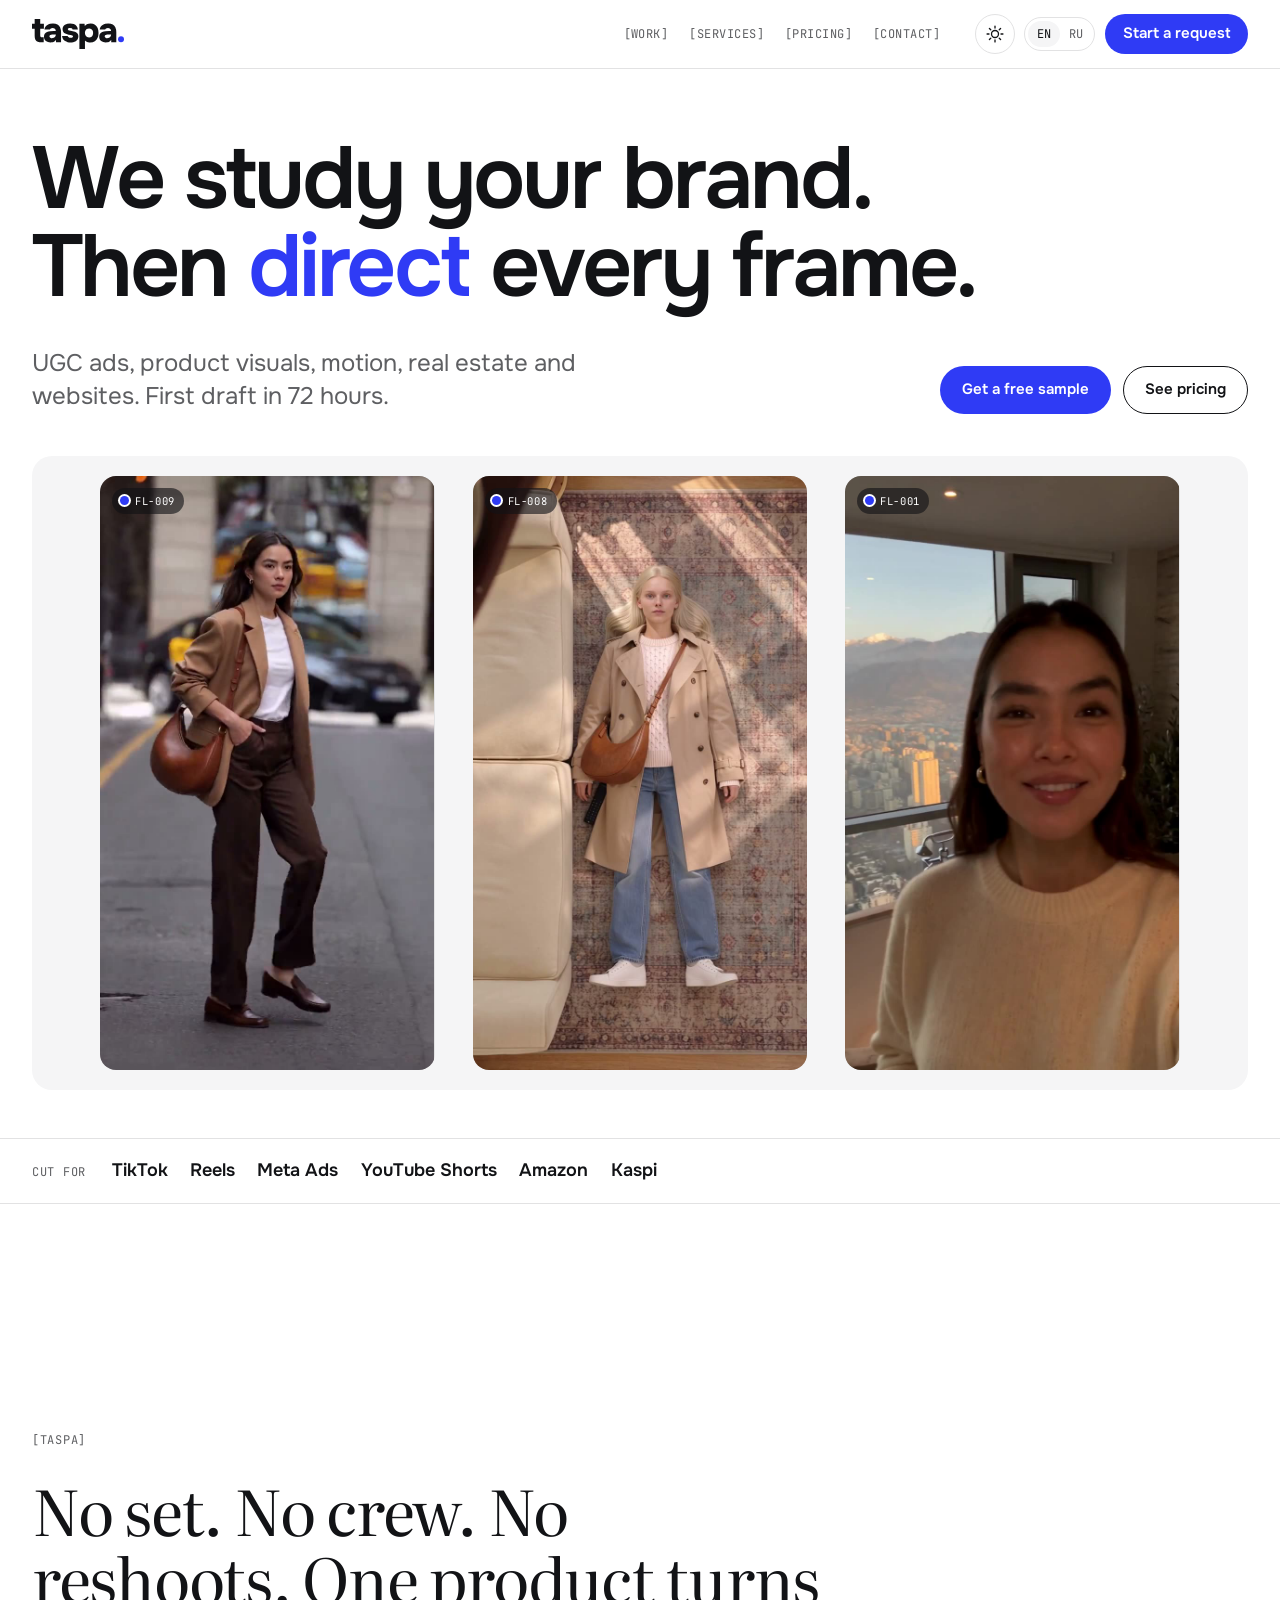
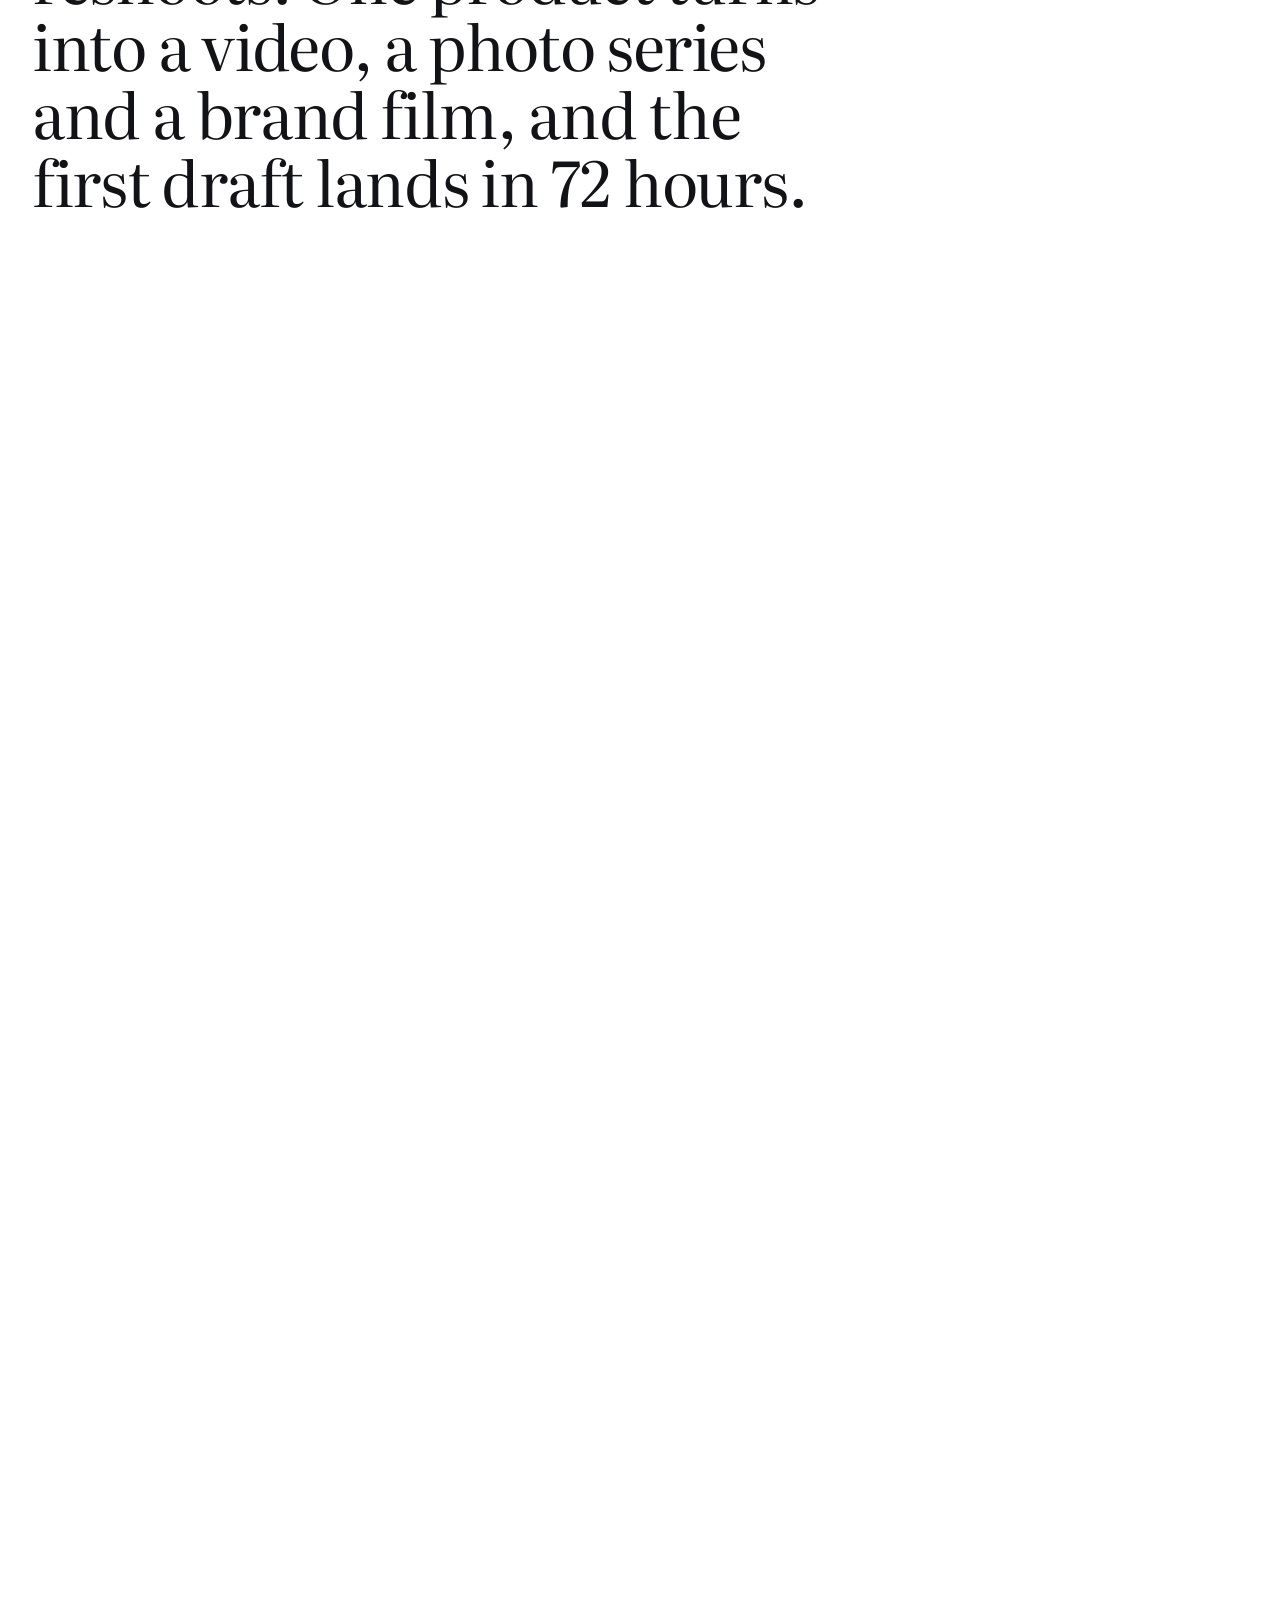
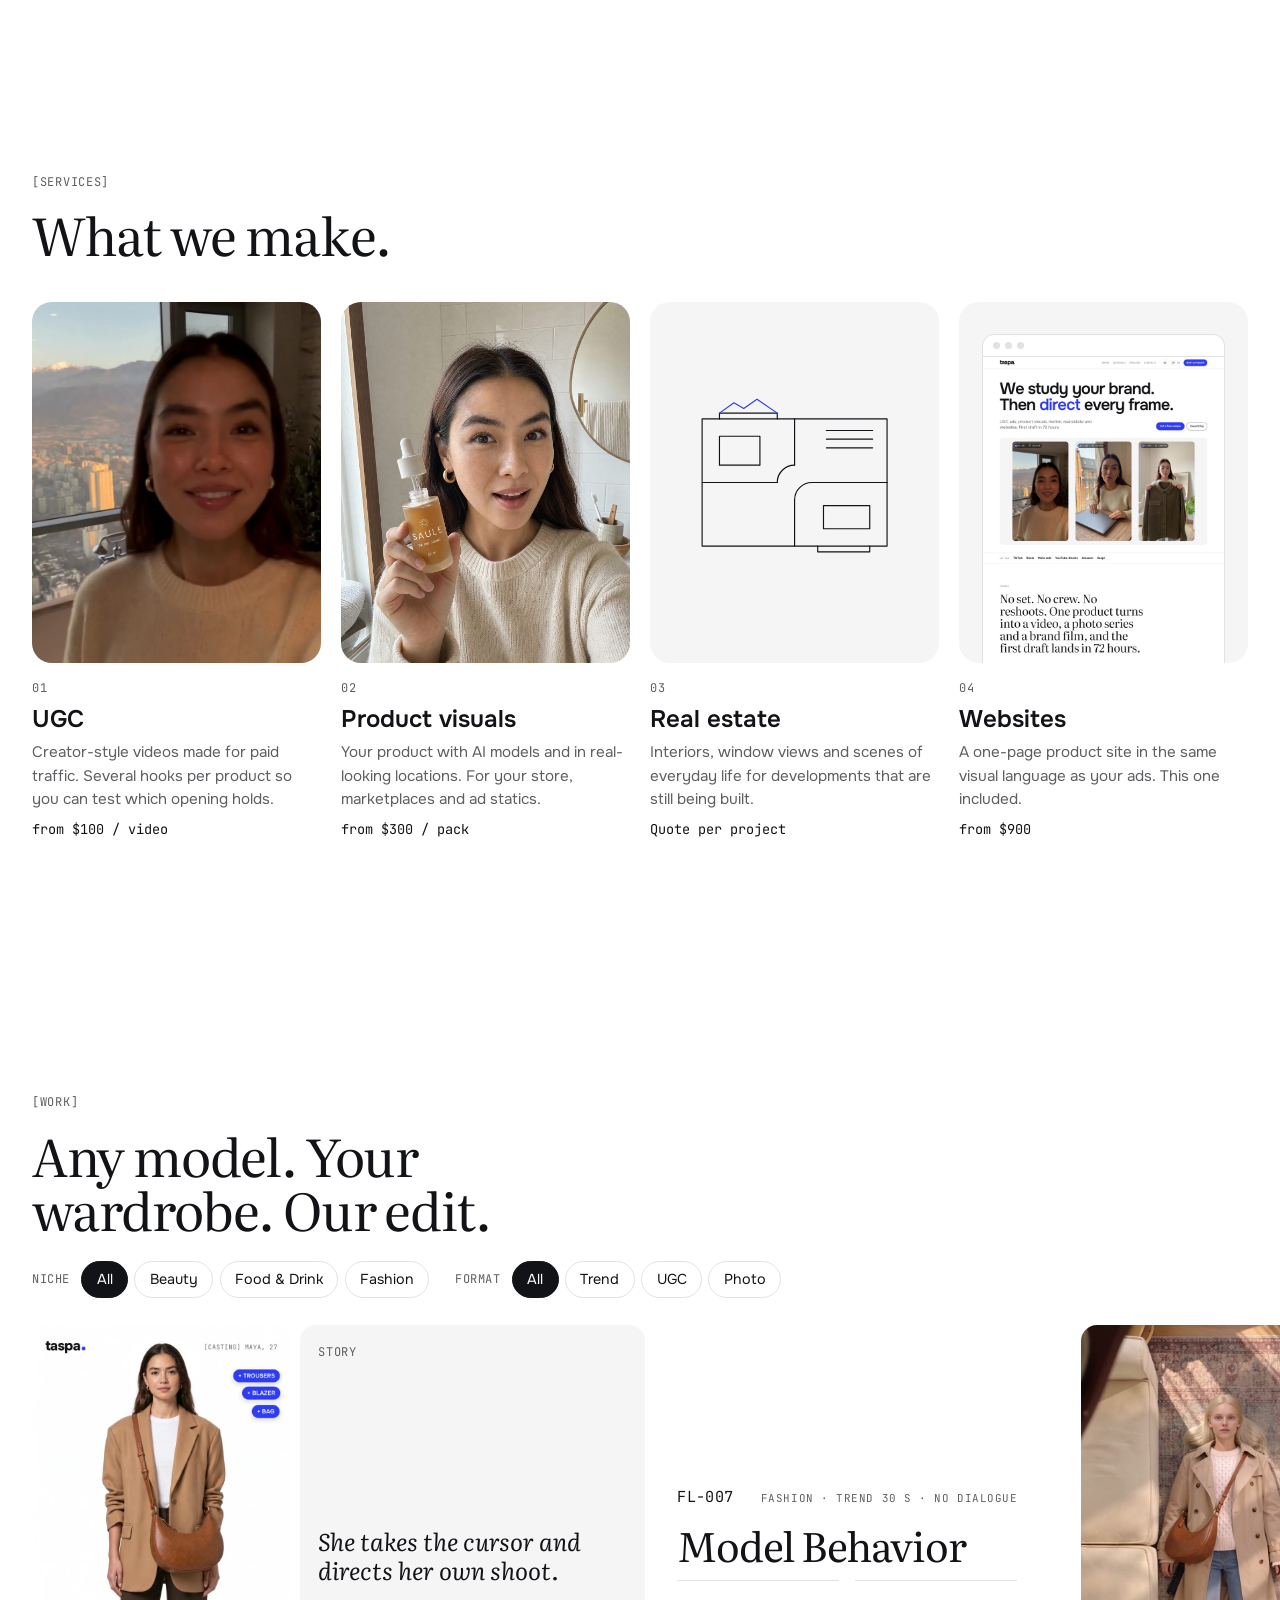
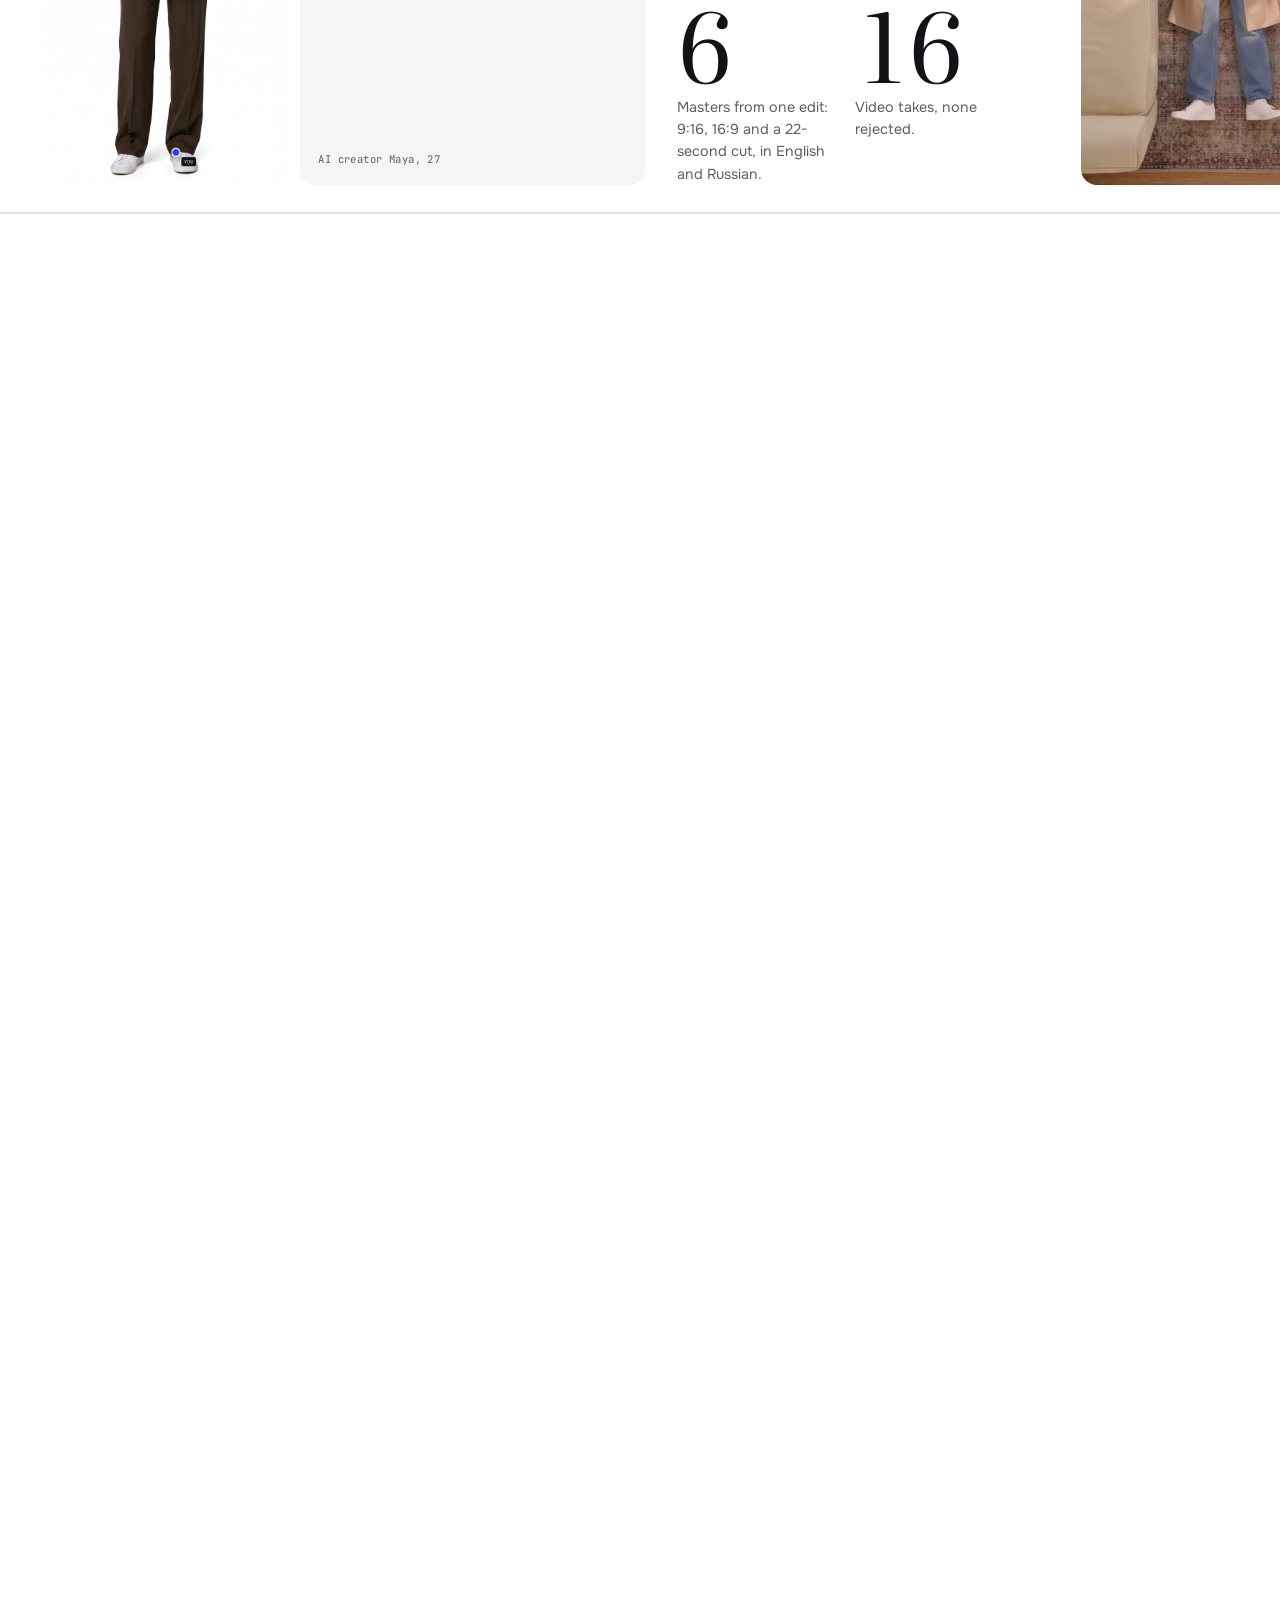
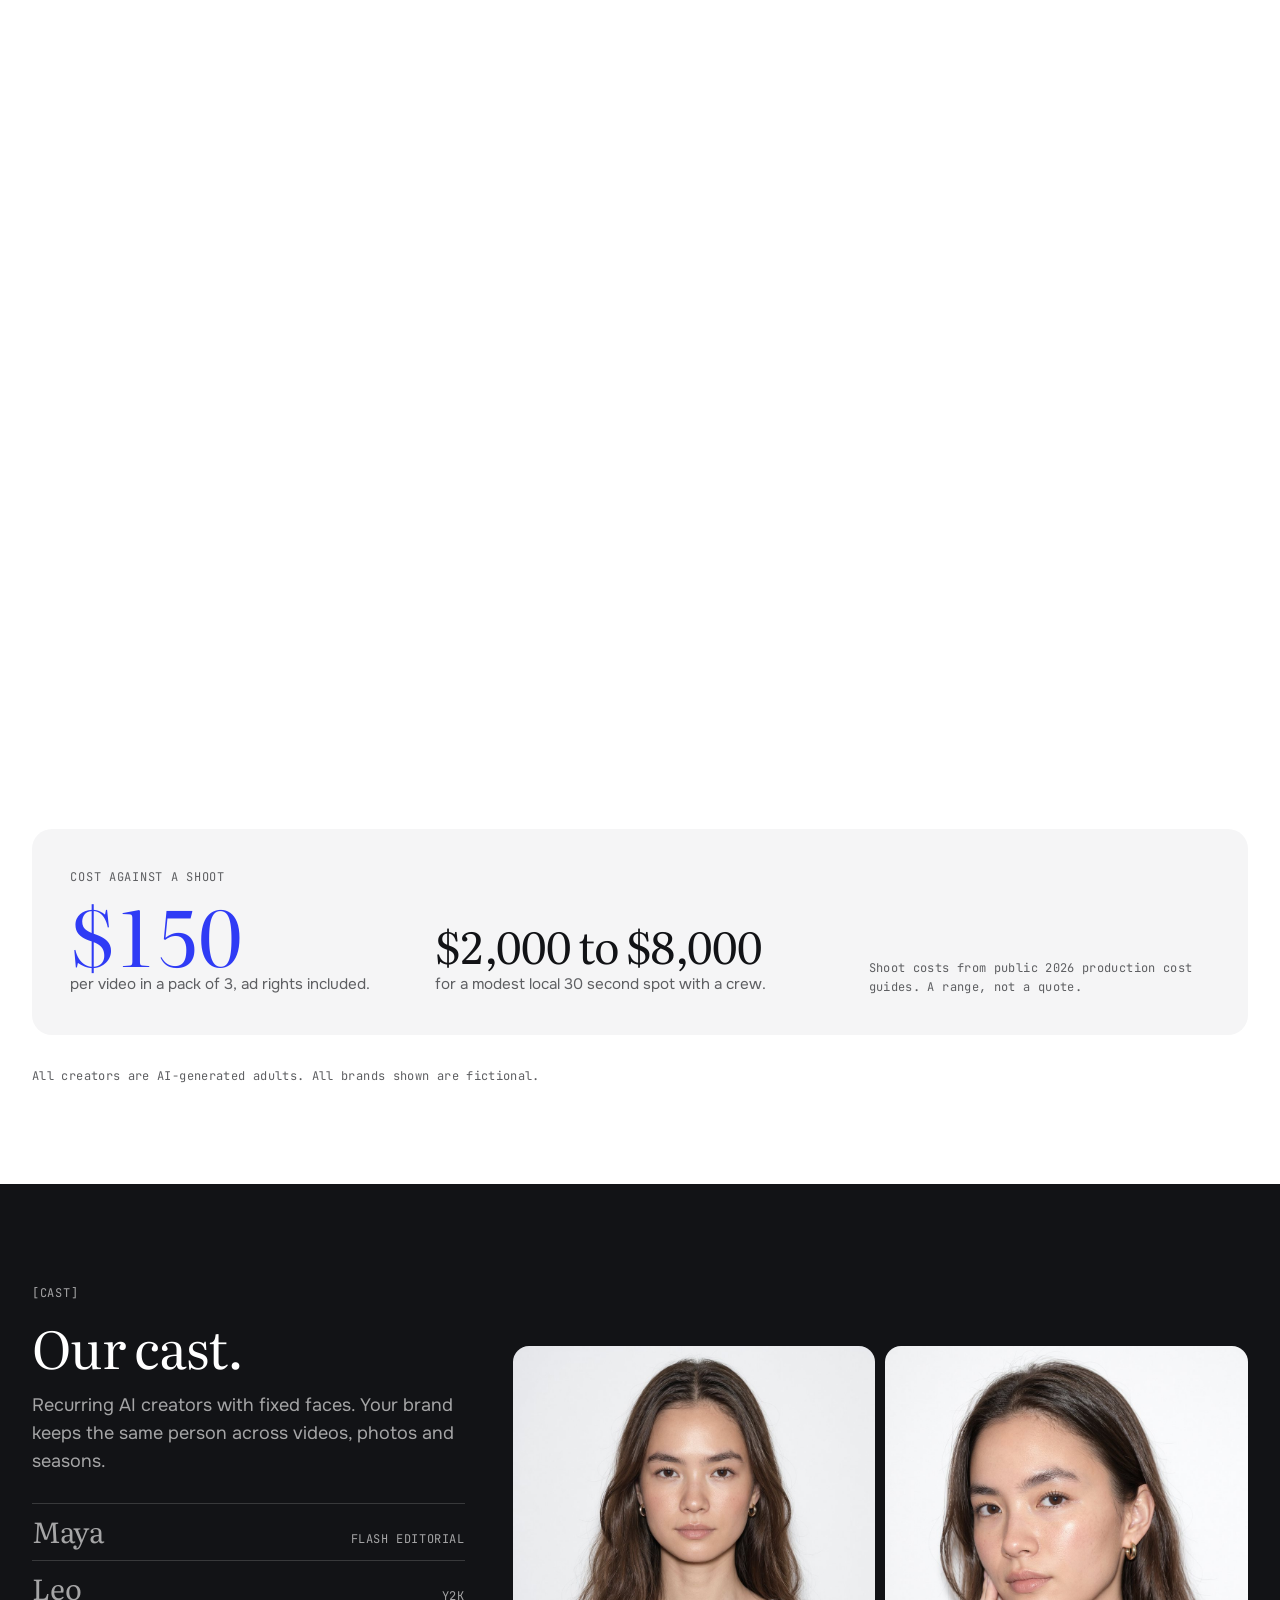
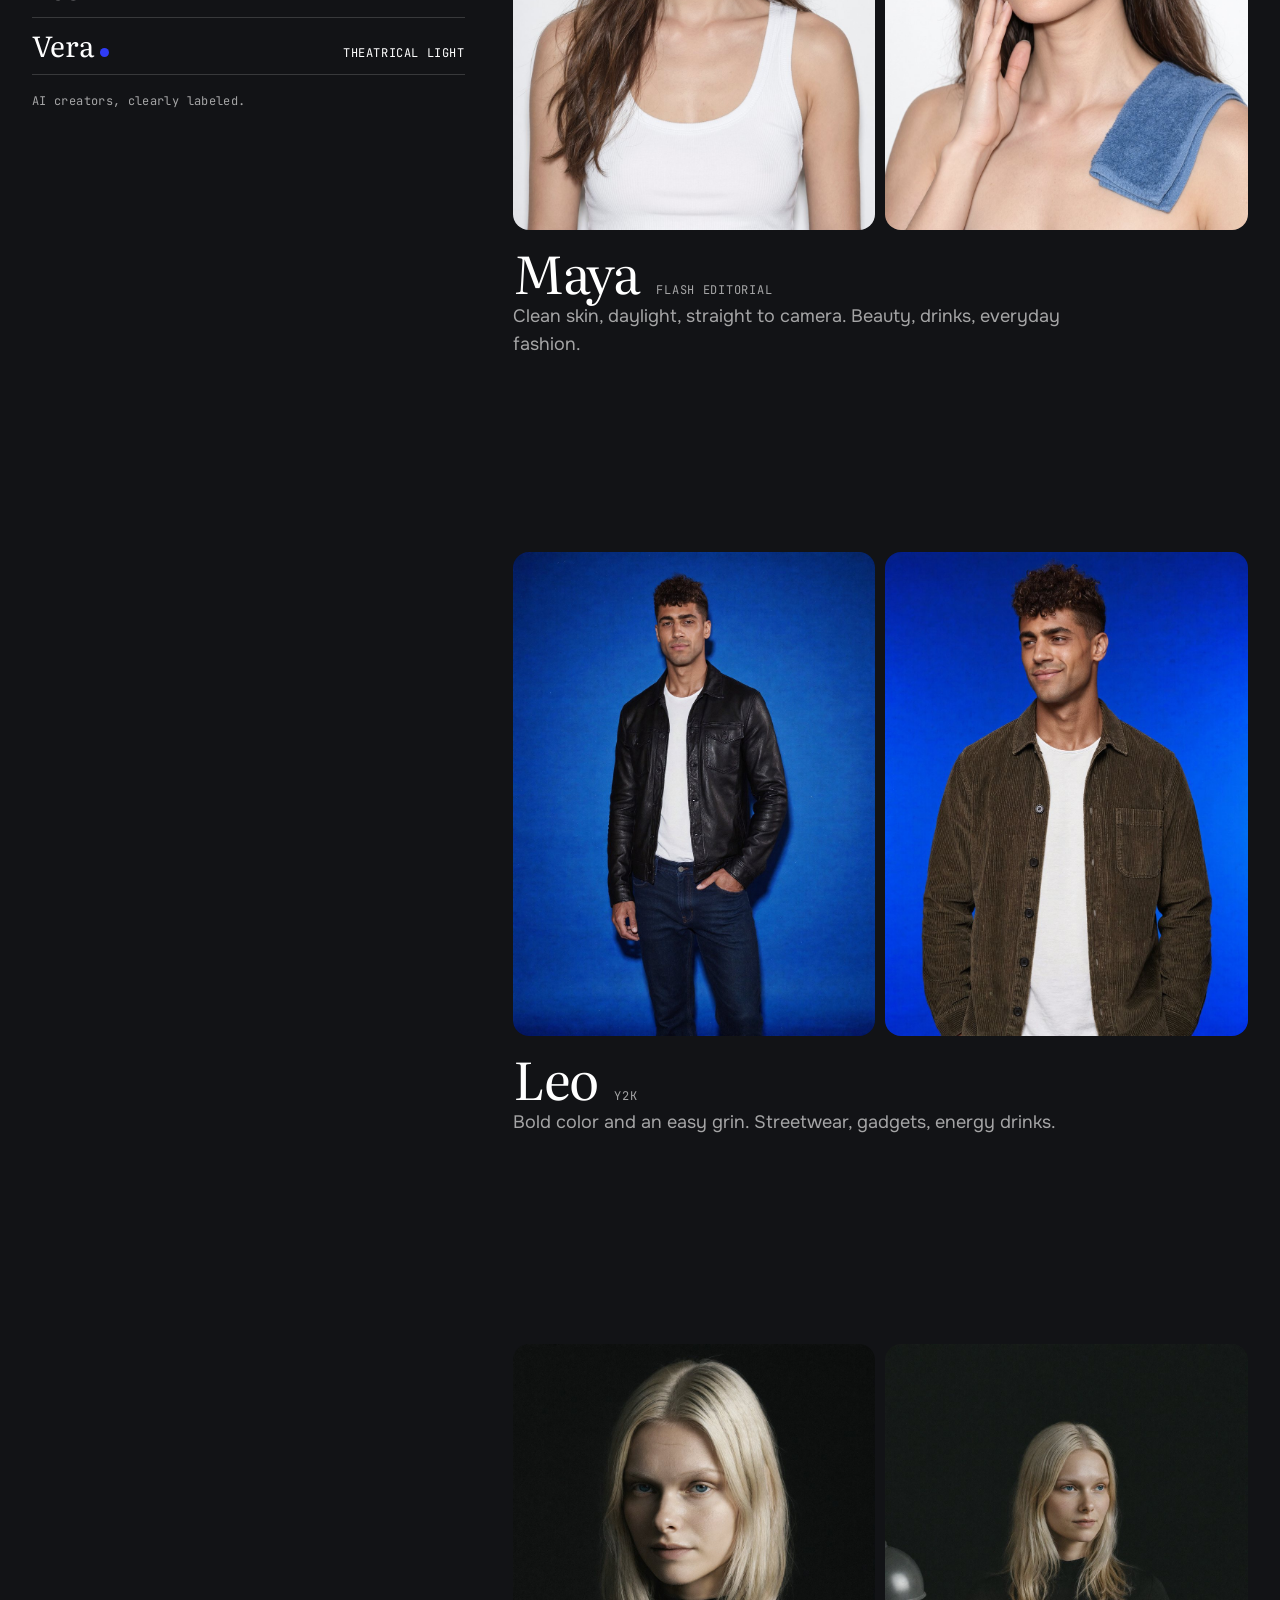
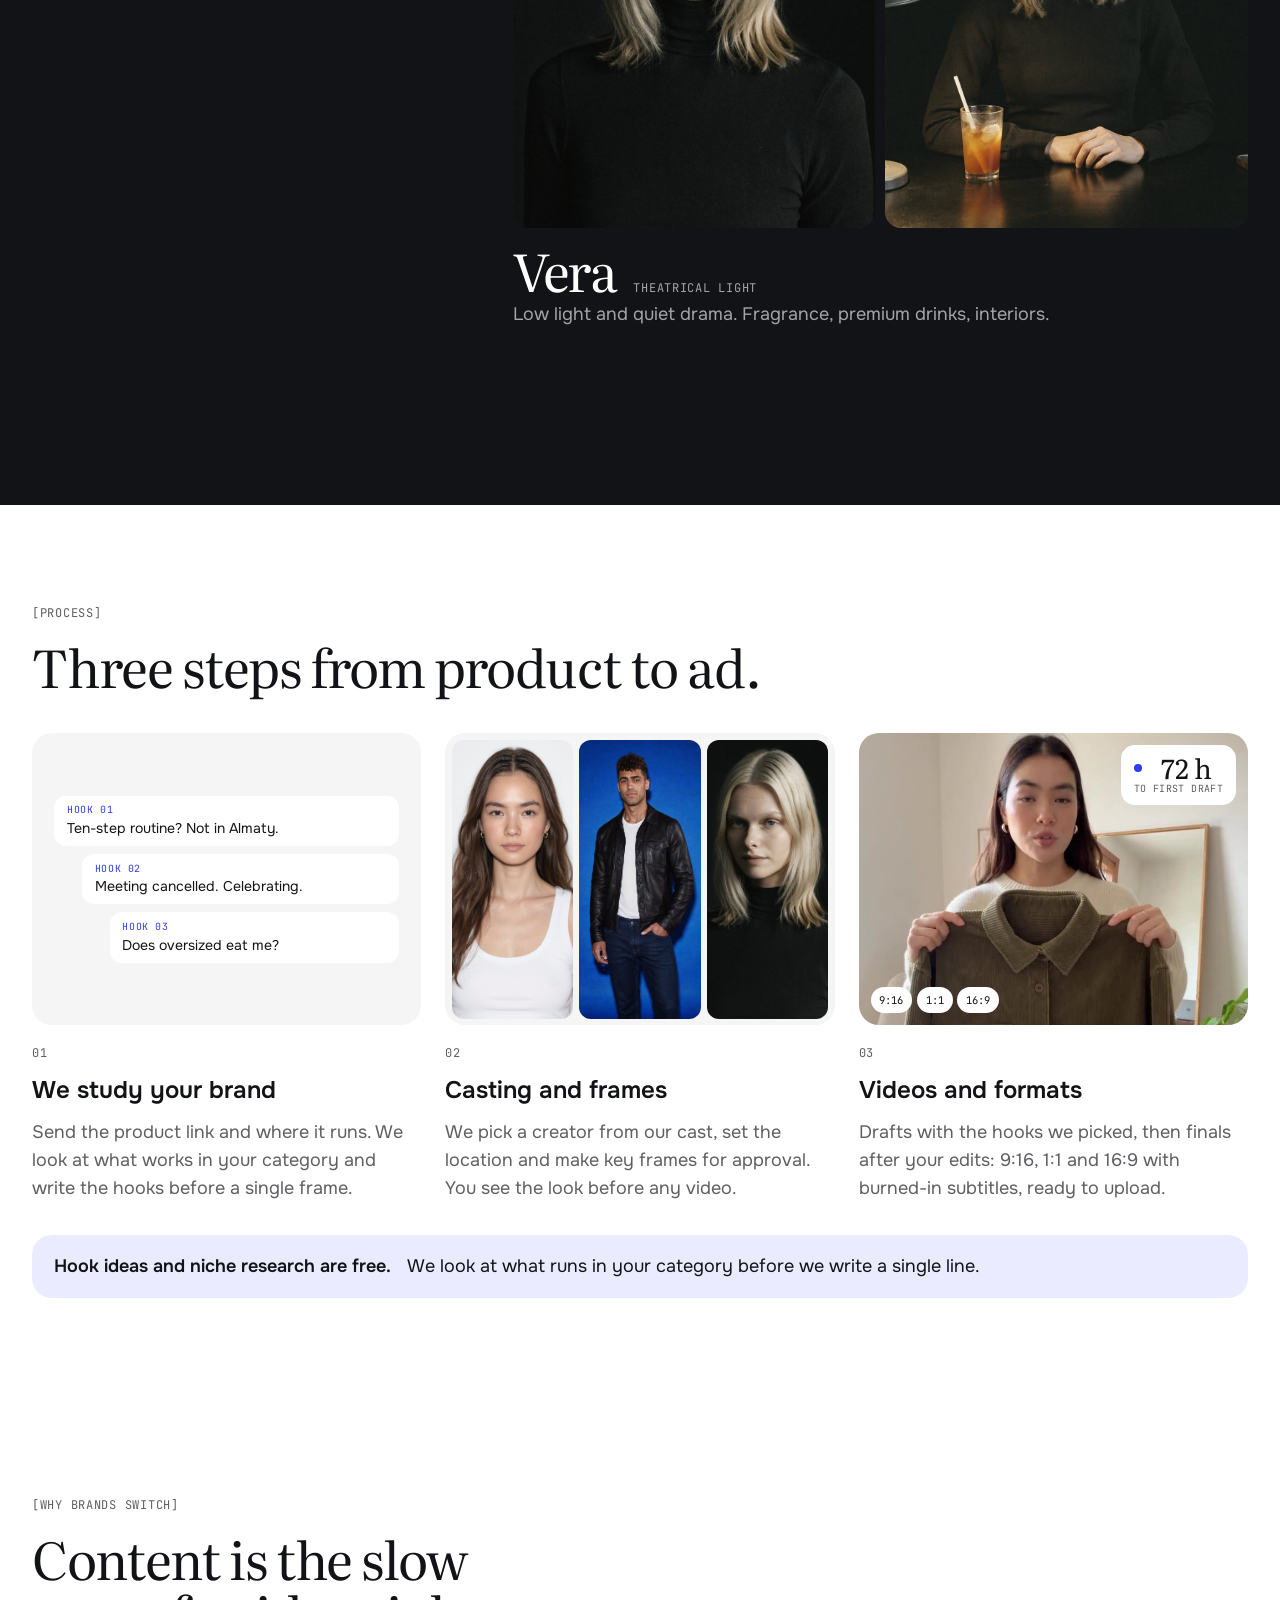
==== index.html @ e0a2d1f4 "Taspa site v4 EN: Cannonball case, live contacts, forms via email and Telegram Co-Authored-By: Claud" ====
<!doctype html>
<html lang="en">
<head>
<meta charset="utf-8">
<meta name="viewport" content="width=device-width, initial-scale=1, viewport-fit=cover">
<title>Taspa Studio</title>
<meta name="claude:viewport-fit-sides" content="cover">
<meta name="description" content="We study your brand, then direct every frame. UGC ads, product visuals, motion, real estate and websites. First draft in 72 hours.">
<meta property="og:title" content="Taspa Studio">
<meta property="og:description" content="We study your brand, then direct every frame. UGC ads, product visuals and motion. First draft in 72 hours.">
<meta property="og:image" content="https://softorture.github.io/taspa-site/assets/video/FL_MB_maya_modelbehavior.jpg">
<meta property="og:type" content="website">
<meta name="twitter:card" content="summary_large_image">
<link rel="preconnect" href="https://fonts.googleapis.com">
<link rel="preconnect" href="https://fonts.gstatic.com" crossorigin>
<link rel="preload" as="style" href="https://fonts.googleapis.com/css2?family=Onest:wght@400;600;800&family=Literata:ital,opsz,wght@0,7..72,400;1,7..72,400&family=JetBrains+Mono&display=swap" onload="this.onload=null;this.rel='stylesheet'">
<noscript><link rel="stylesheet" href="https://fonts.googleapis.com/css2?family=Onest:wght@400;600;800&family=Literata:ital,opsz,wght@0,7..72,400;1,7..72,400&family=JetBrains+Mono&display=swap"></noscript>
<link rel="icon" href="data:image/svg+xml,%3Csvg xmlns=%27http://www.w3.org/2000/svg%27 viewBox=%270 0 32 32%27%3E%3Ccircle cx=%2716%27 cy=%2716%27 r=%2712%27 fill=%27%232f3bf5%27/%3E%3C/svg%3E">
<link rel="preload" as="image" href="assets/video/hero_loop_v02.jpg" media="(max-width: 719px)">
<link rel="stylesheet" href="css/tokens.css">
<link rel="stylesheet" href="css/style.css">
<script>(function(){var r=document.documentElement,m=null,s=null;try{m=localStorage.getItem("taspa-mode")}catch(e){}if(m==="black"||m==="blue")r.setAttribute("data-mode",m);try{s=sessionStorage.getItem("taspa-seen")}catch(e){}if(!s&&!(window.matchMedia&&matchMedia("(prefers-reduced-motion: reduce)").matches))r.classList.add("is-loading")})();</script>
<link rel="alternate" hreflang="ru" href="ru/index.html">
</head>
<body>
<svg class="defs" aria-hidden="true" focusable="false"><defs><path id="mark-letters" transform="translate(-2.2,132.6)" d="M57.4 0Q43.8 0 34.9 -3.1Q26 -6.2 21.7 -13.9Q17.4 -21.6 17.4 -35.6V-77.2H2.2V-105.4H17.4V-132.6H49.2V-105.4H70.2V-77.2H49.2V-40.2Q49.2 -35 51 -31.7Q52.8 -28.4 60.2 -28.4H69.2V0ZM107.6 1.6Q100.2 1.6 93.6 -0.4Q87 -2.4 81.8 -6.4Q76.6 -10.4 73.6 -16.4Q70.6 -22.4 70.6 -30.4Q70.6 -41.8 75.3 -48.5Q80 -55.2 88.1 -58.5Q96.2 -61.8 106.6 -62.8Q117 -63.8 128.2 -63.8H138.2Q138.2 -68.8 136.3 -72.5Q134.4 -76.2 130.6 -78.4Q126.8 -80.6 121.2 -80.6Q117.2 -80.6 113.8 -79.5Q110.4 -78.4 108.1 -76.5Q105.8 -74.6 105.2 -71.8H73.4Q74.6 -81.2 79 -87.9Q83.4 -94.6 90.2 -98.8Q97 -103 105.3 -105.1Q113.6 -107.2 122.4 -107.2Q138 -107.2 148.1 -101.4Q158.2 -95.6 163.3 -84.4Q168.4 -73.2 168.4 -56.6V0H139.4L139.2 -13.8Q134.2 -6.2 127.8 -3Q121.4 0.2 115.8 0.9Q110.2 1.6 107.6 1.6ZM115.6 -23Q121.6 -23 126.8 -25.7Q132 -28.4 135.3 -32.7Q138.6 -37 138.6 -42V-43.6H117Q114.4 -43.6 111.6 -43.1Q108.8 -42.6 106.7 -41.5Q104.6 -40.4 103.3 -38.5Q102 -36.6 102 -33.4Q102 -30 103.8 -27.7Q105.6 -25.4 108.7 -24.2Q111.8 -23 115.6 -23ZM221.8 1.6Q214.2 1.6 206.3 -0.2Q198.4 -2 191.6 -6Q184.8 -10 180.2 -17Q175.6 -24 174 -34.6H206Q207.2 -31.4 209.7 -29.1Q212.2 -26.8 215.9 -25.7Q219.6 -24.6 223.4 -24.6Q226 -24.6 228.4 -25Q230.8 -25.4 232.7 -26.4Q234.6 -27.4 235.6 -28.9Q236.6 -30.4 236.6 -32.6Q236.6 -35.4 234.9 -36.9Q233.2 -38.4 230.2 -39.3Q227.2 -40.2 223.4 -41Q219.6 -42 215.5 -42.7Q211.4 -43.4 207.6 -44.4Q199.8 -46.2 192.8 -49.5Q185.8 -52.8 181.4 -58.9Q177 -65 177 -75.2Q177 -84 180.8 -90.2Q184.6 -96.4 191 -100.2Q197.4 -104 205.2 -105.7Q213 -107.4 220.8 -107.4Q231.8 -107.4 241.2 -103.9Q250.6 -100.4 256.9 -92.7Q263.2 -85 264.8 -72.6H234.2Q233.6 -76.6 229.6 -79Q225.6 -81.4 219.6 -81.4Q217.4 -81.4 215.2 -81Q213 -80.6 211.3 -79.8Q209.6 -79 208.5 -77.6Q207.4 -76.2 207.4 -74.2Q207.4 -72.8 208.4 -71.3Q209.4 -69.8 211.4 -68.7Q213.4 -67.6 216.4 -66.8Q222.6 -65.4 229.1 -64.2Q235.6 -63 241.4 -61.6Q247.8 -60 253.8 -57Q259.8 -54 263.7 -48.4Q267.6 -42.8 267.6 -33.2Q267.6 -23.2 263.5 -16.4Q259.4 -9.6 252.6 -5.8Q245.8 -2 237.8 -0.2Q229.8 1.6 221.8 1.6ZM273.4 39.8V-105.4H302.8L304.4 -93Q311.4 -100.8 319.3 -104.1Q327.2 -107.4 337 -107.4Q352.4 -107.4 362.6 -100.1Q372.8 -92.8 377.9 -80.6Q383 -68.4 383 -53Q383 -37.6 377.6 -25.2Q372.2 -12.8 361.6 -5.6Q351 1.6 335.4 1.6Q328.8 1.6 323 0Q317.2 -1.6 312.6 -4.2Q308 -6.8 305.2 -9.8V39.8ZM329.4 -27.2Q338.2 -27.2 343 -31Q347.8 -34.8 349.8 -40.6Q351.8 -46.4 351.8 -52.2Q351.8 -58.6 349.6 -64.7Q347.4 -70.8 342.4 -74.6Q337.4 -78.4 328.8 -78.4Q321 -78.4 315.7 -74.7Q310.4 -71 307.7 -65.2Q305 -59.4 305 -52.8Q305 -46.2 307.6 -40.4Q310.2 -34.6 315.6 -30.9Q321 -27.2 329.4 -27.2ZM423.8 1.6Q416.4 1.6 409.8 -0.4Q403.2 -2.4 398 -6.4Q392.8 -10.4 389.8 -16.4Q386.8 -22.4 386.8 -30.4Q386.8 -41.8 391.5 -48.5Q396.2 -55.2 404.3 -58.5Q412.4 -61.8 422.8 -62.8Q433.2 -63.8 444.4 -63.8H454.4Q454.4 -68.8 452.5 -72.5Q450.6 -76.2 446.8 -78.4Q443 -80.6 437.4 -80.6Q433.4 -80.6 430 -79.5Q426.6 -78.4 424.3 -76.5Q422 -74.6 421.4 -71.8H389.6Q390.8 -81.2 395.2 -87.9Q399.6 -94.6 406.4 -98.8Q413.2 -103 421.5 -105.1Q429.8 -107.2 438.6 -107.2Q454.2 -107.2 464.3 -101.4Q474.4 -95.6 479.5 -84.4Q484.6 -73.2 484.6 -56.6V0H455.6L455.4 -13.8Q450.4 -6.2 444 -3Q437.6 0.2 432 0.9Q426.4 1.6 423.8 1.6ZM431.8 -23Q437.8 -23 443 -25.7Q448.2 -28.4 451.5 -32.7Q454.8 -37 454.8 -42V-43.6H433.2Q430.6 -43.6 427.8 -43.1Q425 -42.6 422.9 -41.5Q420.8 -40.4 419.5 -38.5Q418.2 -36.6 418.2 -33.4Q418.2 -30 420 -27.7Q421.8 -25.4 424.9 -24.2Q428 -23 431.8 -23Z"/></defs></svg>

<div class="loader" aria-hidden="true"><svg class="mark" viewBox="0 0 526.4 172.4"><use class="mark-fg" href="#mark-letters"/><circle class="mark-dot rec-live" cx="509.4" cy="115.6" r="17"/></svg></div>

<a class="skip" href="#main">Skip to content</a>

<header class="site-header">
  <div class="wrap bar">
    <a class="logo" href="#top" aria-label="Taspa, back to top"><svg class="mark" viewBox="0 0 526.4 172.4" aria-hidden="true"><use class="mark-fg" href="#mark-letters"/><circle class="mark-dot" cx="509.4" cy="115.6" r="17"/></svg></a>
    <nav class="nav" aria-label="Sections">
      <ul class="nav-list">
        <li class="nav-item">
          <a class="nav-link" href="#work">[WORK]</a>
          <div class="mega">
            <div class="wrap mega-in">
              <ul class="mega-links">
                <li><a href="#work">Cases</a></li>
                <li><a href="#cast">Our cast</a></li>
                <li><a href="#process">How we work</a></li>
              </ul>
              <p class="mega-note">Fictional brands, three AI creators, trend formats and UGC.</p>
              <img class="mega-thumb" src="assets/video/FL_MB_maya_modelbehavior.jpg" alt="" loading="lazy" width="720" height="1280">
            </div>
          </div>
        </li>
        <li class="nav-item">
          <a class="nav-link" href="#services">[SERVICES]</a>
          <div class="mega">
            <div class="wrap mega-in">
              <ul class="mega-links">
                <li><a href="#dir-ugc">UGC</a></li>
                <li><a href="#dir-product">Product visuals</a></li>
                <li><a href="#dir-estate">Real estate</a></li>
                <li><a href="#dir-web">Websites</a></li>
              </ul>
              <p class="mega-note">Four directions, one way of working: research first, then frames.</p>
              <img class="mega-thumb" src="assets/photo/FL_32_maya_tamshy.jpg" alt="" loading="lazy" width="1075" height="1440">
            </div>
          </div>
        </li>
        <li class="nav-item">
          <a class="nav-link" href="#pricing">[PRICING]</a>
          <div class="mega">
            <div class="wrap mega-in">
              <ul class="mega-links">
                <li><a href="#pricing">Price calculator</a></li>
                <li><a href="#packs">Packs</a></li>
                <li><a href="#compare">Compare</a></li>
              </ul>
              <p class="mega-note">Prices on the page. The more videos, the less each costs.</p>
              <span class="mega-num" aria-hidden="true">$150</span>
            </div>
          </div>
        </li>
        <li class="nav-item">
          <a class="nav-link" href="#contact">[CONTACT]</a>
          <div class="mega">
            <div class="wrap mega-in">
              <ul class="mega-links">
                <li><a href="#contact">Start a request</a></li>
                <li><a href="#sample">Free sample</a></li>
                <li><a href="#faq">FAQ</a></li>
              </ul>
              <p class="mega-note">Taspa studio, Almaty. Four short questions and we take it from there.</p>
              <span class="mega-num" aria-hidden="true">GMT+5</span>
            </div>
          </div>
        </li>
      </ul>
    </nav>
    <div class="header-tools">
      <button class="theme-btn" type="button" data-theme-cycle aria-label="Theme: Light. Switch to Dark" title="Theme: Light">
        <svg class="ic ic-sun" viewBox="0 0 24 24" aria-hidden="true"><circle cx="12" cy="12" r="4.2"/><path d="M12 2.5v2.3M12 19.2v2.3M2.5 12h2.3M19.2 12h2.3M5.3 5.3l1.6 1.6M17.1 17.1l1.6 1.6M5.3 18.7l1.6-1.6M17.1 6.9l1.6-1.6"/></svg>
        <svg class="ic ic-moon" viewBox="0 0 24 24" aria-hidden="true"><path d="M19.5 14.6A7.8 7.8 0 1 1 9.4 4.5a6.2 6.2 0 0 0 10.1 10.1z"/><path class="star" d="M17.2 3.2l.6 1.5 1.5.6-1.5.6-.6 1.5-.6-1.5-1.5-.6 1.5-.6z"/></svg>
        <svg class="ic ic-rec" viewBox="0 0 24 24" aria-hidden="true"><circle class="ring" cx="12" cy="12" r="8.6"/><circle class="core" cx="12" cy="12" r="4.4"/></svg>
      </button>
      <div class="lang" aria-label="Language"><span aria-current="true">EN</span><a href="ru/index.html" hreflang="ru" lang="ru">RU</a></div>
      <button class="btn btn-primary btn-sm" type="button" data-open-wizard>Start a request</button>
      <button class="menu-btn" type="button" aria-expanded="false" aria-controls="menu" aria-label="Open menu"><i></i><i></i></button>
    </div>
  </div>
</header>

<div class="menu" id="menu" hidden>
  <nav class="wrap menu-in" aria-label="Menu">
    <ul class="menu-main">
      <li><a href="#work">Work</a><span><a href="#cast">Our cast</a><a href="#process">How we work</a></span></li>
      <li><a href="#services">Services</a><span><a href="#dir-ugc">UGC</a><a href="#dir-product">Product visuals</a><a href="#dir-estate">Real estate</a><a href="#dir-web">Websites</a></span></li>
      <li><a href="#pricing">Pricing</a><span><a href="#packs">Packs</a><a href="#compare">Compare</a></span></li>
      <li><a href="#contact">Contact</a><span><a href="#sample">Free sample</a><a href="#faq">FAQ</a></span></li>
    </ul>
    <div class="menu-tools">
      <button class="btn btn-primary" type="button" data-open-wizard>Start a request</button>
      <a class="btn btn-ghost" href="ru/index.html" hreflang="ru" lang="ru">Русская версия</a>
    </div>
  </nav>
</div>

<main id="main">

  <section class="hero" id="top" aria-labelledby="hero-title">
    <div class="wrap">
      <h1 class="hero-title" id="hero-title" data-split>We study your brand. <br class="br-wide">Then <em>direct</em> every frame.</h1>
      <div class="hero-row">
        <p class="hero-sub" data-reveal>UGC ads, product visuals, motion, real estate and websites. First draft in 72 hours.</p>
        <div class="hero-actions" data-reveal style="--i:1">
          <a class="btn btn-primary" href="#sample">Get a free sample</a>
          <a class="btn btn-ghost" href="#pricing">See pricing</a>
        </div>
      </div>
      <!-- Showreel slot: when assets/video/showreel_loop.mp4 is in place, set data-showreel="assets/video/showreel_loop.mp4" on the stage below. Empty = three clips by Maya. -->
      <div class="stage" data-showreel="" data-reveal style="--i:2">
        <div class="stage-reels">
          <figure class="reel"><video muted loop playsinline preload="none" disablepictureinpicture controlslist="nodownload" data-poster="assets/video/FL_ST_maya_ay_streetstyle.jpg" data-src="assets/video/FL_ST_maya_ay_streetstyle.mp4" aria-label="Maya, clip FL-009, no sound"></video><span class="rec"><b class="rec-live"></b>FL-009</span></figure>
          <figure class="reel"><video muted loop playsinline preload="none" disablepictureinpicture controlslist="nodownload" data-poster="assets/video/FL_RUG_vera_ay_rugside.jpg" data-src="assets/video/FL_RUG_vera_ay_rugside.mp4" aria-label="Vera, clip FL-008, no sound"></video><span class="rec"><b class="rec-live"></b>FL-008</span></figure>
          <figure class="reel"><video muted loop playsinline preload="none" disablepictureinpicture controlslist="nodownload" data-poster="assets/video/FL_V1_maya_saule.jpg" data-src="assets/video/FL_V1_maya_saule.mp4" aria-label="Maya, clip FL-001, no sound"></video><span class="rec"><b class="rec-live"></b>FL-001</span></figure>
        </div>
        <div class="stage-mobile">
          <figure class="reel"><video muted loop playsinline preload="none" disablepictureinpicture controlslist="nodownload" poster="assets/video/hero_loop_v02.jpg" data-src="assets/video/hero_loop_v02.mp4" aria-label="Maya and Vera, clips FL-001 to FL-010, no sound"></video><span class="rec"><b class="rec-live"></b>FL-001 / 010</span></figure>
        </div>
      </div>
    </div>
    <div class="platforms">
      <div class="wrap">
        <p class="label">Cut for</p>
        <ul>
          <li>TikTok</li><li>Reels</li><li>Meta Ads</li><li>YouTube Shorts</li><li>Amazon</li><li>Kaspi</li>
        </ul>
      </div>
    </div>
  </section>

  <section class="manifesto" aria-label="Manifesto">
    <div class="manifesto-pin">
      <div class="wrap">
        <span class="label">[TASPA]</span>
        <p data-manifesto>No set. No crew. No reshoots. One product turns into a video, a photo series and a brand film, and the first draft lands in 72 hours.</p>
      </div>
    </div>
  </section>

  <section class="section" id="services" aria-labelledby="services-title">
    <div class="wrap">
      <div class="section-head" data-reveal>
        <span class="label">[SERVICES]</span>
        <h2 class="h2" id="services-title">What we make.</h2>
      </div>
      <div class="dirs" data-reveal-group>
        <article class="dir" id="dir-ugc" data-reveal data-preview="video" data-src="assets/video/FL_V1_maya_saule.mp4">
          <div class="dir-media"><img src="assets/video/FL_V1_maya_saule.jpg" alt="Frame from a UGC video: Maya with a serum bottle" loading="lazy" width="720" height="1280"></div>
          <div class="dir-body">
            <span class="dir-num">01</span>
            <h3>UGC</h3>
            <p>Creator-style videos made for paid traffic. Several hooks per product so you can test which opening holds.</p>
            <span class="from">from $100 / video</span>
          </div>
        </article>
        <article class="dir" id="dir-product" data-reveal data-preview="photos">
          <div class="dir-media">
            <img src="assets/photo/FL_31_maya_saule.jpg" alt="Product photo: Maya with a SAULE serum bottle" loading="lazy" width="1075" height="1440">
            <img class="alt" data-src="assets/photo/FL_32_maya_tamshy.jpg" alt="" width="1075" height="1440">
            <img class="alt" data-src="assets/photo/FL_33_maya_overshirt.jpg" alt="" width="1075" height="1440">
          </div>
          <div class="dir-body">
            <span class="dir-num">02</span>
            <h3>Product visuals</h3>
            <p>Your product with AI models and in real-looking locations. For your store, marketplaces and ad statics.</p>
            <span class="from">from $300 / pack</span>
          </div>
        </article>
        <article class="dir" id="dir-estate" data-reveal data-preview="draw">
          <div class="dir-media dir-plan">
            <svg viewBox="0 0 400 300" role="img" aria-label="Line drawing of an apartment plan with a mountain view from the window">
              <g class="plan">
                <path pathLength="1" d="M40 40H360V260H40Z"/>
                <path pathLength="1" d="M40 150H170M230 150H360M200 40V120M200 180V260"/>
                <path pathLength="1" d="M170 150a30 30 0 0 1 30 -30M230 150a30 30 0 0 0 -30 30"/>
                <path pathLength="1" d="M70 40V30H170V40M240 260V270H330V260"/>
                <path pathLength="1" d="M70 70h70v50h-70zM250 190h80v40h-80zM255 60h80M255 75h80M255 90h80"/>
                <path class="view" pathLength="1" d="M70 30L95 12L112 22L135 6L170 30"/>
              </g>
            </svg>
          </div>
          <div class="dir-body">
            <span class="dir-num">03</span>
            <h3>Real estate</h3>
            <p>Interiors, window views and scenes of everyday life for developments that are still being built.</p>
            <span class="from">Quote per project</span>
          </div>
        </article>
        <article class="dir" id="dir-web" data-reveal data-preview="scroll">
          <div class="dir-media dir-browser">
            <div class="browser"><span class="browser-bar" aria-hidden="true"><i></i><i></i><i></i></span><div class="browser-view"><img src="assets/photo/site_v3_screen.jpg" alt="Screen of this website, made by Taspa" loading="lazy" width="720" height="1600"></div></div>
          </div>
          <div class="dir-body">
            <span class="dir-num">04</span>
            <h3>Websites</h3>
            <p>A one-page product site in the same visual language as your ads. This one included.</p>
            <span class="from">from $900</span>
          </div>
        </article>
      </div>
    </div>
  </section>

  <section class="work" id="work" aria-labelledby="work-title">
    <div class="work-scroll">
    <div class="work-pin">
      <div class="wrap work-head">
        <div class="work-title" data-reveal>
          <span class="label">[WORK]</span>
          <h2 class="h2" id="work-title">Any model. Your wardrobe. Our edit.</h2>
        </div>
        <div class="filters" role="group" aria-label="Filter work">
          <div class="filter-group">
            <span>Niche</span>
            <button class="chip" type="button" data-group="niche" data-value="all" aria-pressed="true">All</button>
            <button class="chip" type="button" data-group="niche" data-value="beauty" aria-pressed="false">Beauty</button>
            <button class="chip" type="button" data-group="niche" data-value="drink" aria-pressed="false">Food &amp; Drink</button>
            <button class="chip" type="button" data-group="niche" data-value="fashion" aria-pressed="false">Fashion</button>
          </div>
          <div class="filter-group">
            <span>Format</span>
            <button class="chip" type="button" data-group="format" data-value="all" aria-pressed="true">All</button>
            <button class="chip" type="button" data-group="format" data-value="trend" aria-pressed="false">Trend</button>
            <button class="chip" type="button" data-group="format" data-value="ugc" aria-pressed="false">UGC</button>
            <button class="chip" type="button" data-group="format" data-value="photo" aria-pressed="false">Photo</button>
          </div>
        </div>
      </div>
      <div class="work-viewport">
        <ol class="work-track">
          <li class="case" data-niche="fashion">
            <div class="case-frames">
              <button class="frame frame-video" type="button" data-format="trend" data-type="video" data-src="assets/video/FL_MB_maya_modelbehavior.mp4" data-poster="assets/video/FL_MB_maya_modelbehavior.jpg" data-caption="<span>FL-007 · Model Behavior · Trend 9:16, 30 s</span><span>AI creator Maya, 27</span>" aria-label="Play with sound: FL-007, Model Behavior">
                <img src="assets/video/FL_MB_maya_modelbehavior.jpg" alt="Maya in a camel blazer and brown trousers with a cognac crescent bag, outfit tags on screen" loading="lazy" width="720" height="1280">
                <span class="play">Play with sound</span>
              </button>
              <div class="frame frame-hook"><span class="label">Story</span><p>She takes the cursor and directs her own shoot.</p><span class="creator">AI creator Maya, 27</span></div>
            </div>
            <div class="case-info">
              <div class="case-top"><span class="code">FL-007</span><span class="tags">Fashion · Trend 30 s · No dialogue</span></div>
              <h3 class="case-title">Model Behavior</h3>
              <div class="case-stats">
                <div class="stat"><span class="num" data-count="6"><span class="n">6</span></span><p>Masters from one edit: 9:16, 16:9 and a 22-second cut, in English and Russian.</p></div>
                <div class="stat"><span class="num" data-count="16"><span class="n">16</span></span><p>Video takes, none rejected.</p></div>
              </div>
            </div>
          </li>
          <li class="case" data-niche="fashion">
            <div class="case-frames">
              <button class="frame frame-video" type="button" data-format="trend" data-type="video" data-src="assets/video/FL_RUG_vera_ay_rugside.mp4" data-poster="assets/video/FL_RUG_vera_ay_rugside.jpg" data-caption="<span>FL-008 · AY crescent bag · Outfit swap 9:16, 15 s</span><span>AI creator Vera, 25</span>" aria-label="Play with sound: FL-008, AY crescent bag, outfit swap">
                <img src="assets/video/FL_RUG_vera_ay_rugside.jpg" alt="Vera lies on a rug, shot from above, in a beige trench with a cognac crescent bag" loading="lazy" width="720" height="1280">
                <span class="play">Play with sound</span>
              </button>
              <button class="frame frame-video" type="button" data-format="trend" data-type="video" data-src="assets/video/FL_ST_maya_ay_streetstyle.mp4" data-poster="assets/video/FL_ST_maya_ay_streetstyle.jpg" data-caption="<span>FL-009 · AY crescent bag · Street style 9:16, 6 s</span><span>AI creator Maya, 27</span>" aria-label="Play with sound: FL-009, AY crescent bag, street style">
                <img src="assets/video/FL_ST_maya_ay_streetstyle.jpg" alt="Maya crosses a city street in a camel blazer with the crescent bag" loading="lazy" width="720" height="1280">
                <span class="play">Play with sound</span>
              </button>
              <button class="frame frame-video" type="button" data-format="trend" data-type="video" data-src="assets/video/FL_FF_vera_ay_fashionfilm.mp4" data-poster="assets/video/FL_FF_vera_ay_fashionfilm.jpg" data-caption="<span>FL-010 · AY crescent bag · Fashion film 9:16, 6 s</span><span>AI creator Vera, 25</span>" aria-label="Play with sound: FL-010, AY crescent bag, fashion film">
                <img src="assets/video/FL_FF_vera_ay_fashionfilm.jpg" alt="Vera in a trench raises her arm on a sunlit street, the crescent bag on her shoulder" loading="lazy" width="720" height="1280">
                <span class="play">Play with sound</span>
              </button>
            </div>
            <div class="case-info">
              <div class="case-top"><span class="code">FL-008 / 009 / 010</span><span class="tags">Fashion · Trend · 3 clips</span></div>
              <h3 class="case-title">AY crescent bag</h3>
              <div class="case-stats">
                <div class="stat"><span class="num" data-count="4"><span class="n">4</span></span><p>Looks in one 15-second take, changed behind a ceiling fan.</p></div>
                <div class="stat"><span class="num" data-count="3"><span class="n">3</span></span><p>Trend formats with one bag and two creators.</p></div>
              </div>
            </div>
          </li>
          <li class="case" data-niche="drink">
            <div class="case-frames">
              <button class="frame frame-video" type="button" data-format="trend" data-type="video" data-src="assets/video/FL_CB_leo_tamshy_b.mp4" data-poster="assets/video/FL_CB_leo_tamshy_b.jpg" data-caption="<span>FL-011 · TAMSHY · Scale-shift gag 9:16, 19 s</span><span>AI creator Leo</span>" aria-label="Play with sound: FL-011, TAMSHY, Cannonball, hook B">
                <img src="assets/video/FL_CB_leo_tamshy_b.jpg" alt="Leo in a kitchen next to a glass of TAMSHY sparkling tea, caption Too hot for tea" loading="lazy" width="720" height="1280">
                <span class="play">Play with sound</span>
              </button>
              <button class="frame frame-video" type="button" data-format="trend" data-type="video" data-src="assets/video/FL_CB_leo_tamshy_a.mp4" data-poster="assets/video/FL_CB_leo_tamshy_a.jpg" data-caption="<span>FL-012 · TAMSHY · Hook A, the look 9:16, 19 s</span><span>AI creator Leo</span>" aria-label="Play with sound: FL-012, TAMSHY, Cannonball, hook A">
                <img src="assets/video/FL_CB_leo_tamshy_a.jpg" alt="Leo holds a glass of TAMSHY to the lens and looks into the camera" loading="lazy" width="720" height="1280">
                <span class="play">Play with sound</span>
              </button>
              <button class="frame frame-video" type="button" data-format="trend" data-type="video" data-src="assets/video/FL_CB_leo_tamshy_c.mp4" data-poster="assets/video/FL_CB_leo_tamshy_c.jpg" data-caption="<span>FL-013 · TAMSHY · Hook C, can first 9:16, 19 s</span><span>AI creator Leo</span>" aria-label="Play with sound: FL-013, TAMSHY, Cannonball, hook C">
                <img src="assets/video/FL_CB_leo_tamshy_c.jpg" alt="TAMSHY pours from the can into a tall glass" loading="lazy" width="720" height="1280">
                <span class="play">Play with sound</span>
              </button>
            </div>
            <div class="case-info">
              <div class="case-top"><span class="code">FL-011 / 012 / 013</span><span class="tags">Drink · Trend · No dialogue</span></div>
              <h3 class="case-title">Cannonball</h3>
              <div class="case-stats">
                <div class="stat"><span class="num" data-count="3"><span class="n">3</span></span><p>Hooks on one body, so you test the opening, not the whole ad.</p></div>
                <div class="stat"><span class="num" data-count="0"><span class="n">0</span></span><p>Words. A silent gag on a scale shift reads in any language.</p></div>
              </div>
            </div>
          </li>
          <li class="case" data-niche="beauty">
            <div class="case-frames">
              <button class="frame frame-video" type="button" data-format="ugc" data-type="video" data-src="assets/video/FL_V1_maya_saule.mp4" data-poster="assets/video/FL_V1_maya_saule.jpg" data-caption="<span>FL-001 · SAULE serum · UGC 9:16, 12 s</span><span>AI creator Maya, 27</span>" aria-label="Play with sound: FL-001, SAULE serum">
                <img src="assets/video/FL_V1_maya_saule.jpg" alt="Maya holds a serum bottle in a bathroom with a mountain view" loading="lazy" width="720" height="1280">
                <span class="play">Play with sound</span>
              </button>
              <button class="frame frame-photo" type="button" data-format="photo" data-type="photo" data-src="assets/photo/FL_31_maya_saule.jpg" data-caption="<span>FL-004 · SAULE serum · Photo 3:4</span><span>AI creator Maya, 27</span>" aria-label="Open FL-004, SAULE serum photo">
                <img src="assets/photo/FL_31_maya_saule.jpg" alt="Maya takes a selfie with a SAULE serum bottle" loading="lazy" width="1075" height="1440">
              </button>
              <div class="frame frame-hook"><span class="label">Hook 01</span><p>"Ten-step routine? Not in Almaty. One drop."</p><span class="creator">AI creator Maya, 27</span></div>
            </div>
            <div class="case-info">
              <div class="case-top"><span class="code">FL-001 / 004</span><span class="tags">Beauty · UGC 12 s · Photo</span></div>
              <h3 class="case-title">SAULE serum</h3>
              <div class="case-stats">
                <div class="stat"><span class="num" data-count="72"><span class="n">72</span><small>h</small></span><p>From brief to first draft.</p></div>
                <div class="stat"><span class="num" data-count="3"><span class="n">3</span></span><p>Hooks per product, so you can test which opening holds.</p></div>
              </div>
            </div>
          </li>
          <li class="case" data-niche="drink">
            <div class="case-frames">
              <button class="frame frame-video" type="button" data-format="ugc" data-type="video" data-src="assets/video/FL_V2_maya_tamshy.mp4" data-poster="assets/video/FL_V2_maya_tamshy.jpg" data-caption="<span>FL-002 · TAMSHY sparkling apricot tea · UGC 9:16, 12 s</span><span>AI creator Maya, 27</span>" aria-label="Play with sound: FL-002, TAMSHY sparkling apricot tea">
                <img src="assets/video/FL_V2_maya_tamshy.jpg" alt="Maya at a desk with a closed laptop and a can of TAMSHY" loading="lazy" width="720" height="1280">
                <span class="play">Play with sound</span>
              </button>
              <button class="frame frame-photo" type="button" data-format="photo" data-type="photo" data-src="assets/photo/FL_32_maya_tamshy.jpg" data-caption="<span>FL-005 · TAMSHY · Photo 3:4</span><span>AI creator Maya, 27</span>" aria-label="Open FL-005, TAMSHY photo">
                <img src="assets/photo/FL_32_maya_tamshy.jpg" alt="Maya at a desk by the window with a can of TAMSHY" loading="lazy" width="1075" height="1440">
              </button>
              <div class="frame frame-hook"><span class="label">Hook 01</span><p>"Three p.m. meeting got cancelled. Celebrating responsibly."</p><span class="creator">AI creator Maya, 27</span></div>
            </div>
            <div class="case-info">
              <div class="case-top"><span class="code">FL-002 / 005</span><span class="tags">Drink · UGC 12 s · Photo</span></div>
              <h3 class="case-title">TAMSHY sparkling apricot tea</h3>
              <div class="case-stats">
                <div class="stat"><span class="num" data-count="3"><span class="n">3</span></span><p>Formats from one video: 9:16, 1:1 and 16:9.</p></div>
                <div class="stat"><span class="num" data-count="2"><span class="n">2</span></span><p>Rounds of revisions included in every video.</p></div>
              </div>
            </div>
          </li>
          <li class="case" data-niche="fashion">
            <div class="case-frames">
              <button class="frame frame-video" type="button" data-format="ugc" data-type="video" data-src="assets/video/FL_V3_maya_overshirt.mp4" data-poster="assets/video/FL_V3_maya_overshirt.jpg" data-caption="<span>FL-003 · Corduroy overshirt · UGC 9:16, 13 s</span><span>AI creator Maya, 27</span>" aria-label="Play with sound: FL-003, corduroy overshirt">
                <img src="assets/video/FL_V3_maya_overshirt.jpg" alt="Maya holds up an olive corduroy overshirt" loading="lazy" width="720" height="1280">
                <span class="play">Play with sound</span>
              </button>
              <button class="frame frame-photo" type="button" data-format="photo" data-type="photo" data-src="assets/photo/FL_33_maya_overshirt.jpg" data-caption="<span>FL-006 · Corduroy overshirt · Photo 3:4</span><span>AI creator Maya, 27</span>" aria-label="Open FL-006, corduroy overshirt photo">
                <img src="assets/photo/FL_33_maya_overshirt.jpg" alt="Maya takes a mirror selfie in the overshirt" loading="lazy" width="1075" height="1440">
              </button>
              <div class="frame frame-hook"><span class="label">Hook 01</span><p>"Five-two. Does an oversized overshirt eat me? Let's see."</p><span class="creator">AI creator Maya, 27</span></div>
            </div>
            <div class="case-info">
              <div class="case-top"><span class="code">FL-003 / 006</span><span class="tags">Fashion · UGC 13 s · Photo</span></div>
              <h3 class="case-title">Corduroy overshirt</h3>
              <div class="case-stats">
                <div class="stat"><span class="num" data-count="3"><span class="n">3</span></span><p>Products with one AI creator. Same face, same light, every brand.</p></div>
              </div>
              <a class="case-link" href="#cast">Meet the cast</a>
            </div>
          </li>
          <li class="case case-end">
            <p class="case-end-title">Your product next.</p>
            <p>Send us your product. Get one 15-second hook for free.</p>
            <a class="btn btn-primary" href="#sample">Get a free sample</a>
          </li>
        </ol>
      </div>
    </div>
    </div>
    <div class="wrap work-after">
      <p class="work-empty" hidden>Nothing in this combination yet. Try another filter.</p>
      <div class="cost" data-reveal>
        <div class="ours"><span class="label">Cost against a shoot</span><div class="num">$150</div><p>per video in a pack of 3, ad rights included.</p></div>
        <div class="theirs"><div class="num">$2,000 to $8,000</div><p>for a modest local 30 second spot with a crew.</p></div>
        <p class="note">Shoot costs from public 2026 production cost guides. A range, not a quote.</p>
      </div>
      <p class="work-note">All creators are AI-generated adults. All brands shown are fictional.</p>
    </div>
  </section>

  <section class="cast" id="cast" data-tone="white" aria-labelledby="cast-title">
    <div class="wrap cast-grid">
      <div class="cast-side">
        <div class="cast-sticky">
          <span class="label">[CAST]</span>
          <h2 class="h2" id="cast-title">Our cast.</h2>
          <p>Recurring AI creators with fixed faces. Your brand keeps the same person across videos, photos and seasons.</p>
          <ol class="cast-index">
            <li data-for="maya" class="on"><b>Maya</b><span>Flash editorial</span></li>
            <li data-for="leo"><b>Leo</b><span>Y2K</span></li>
            <li data-for="vera"><b>Vera</b><span>Theatrical light</span></li>
          </ol>
          <p class="cast-note">AI creators, clearly labeled.</p>
        </div>
      </div>
      <div class="cast-panels">
        <article class="cast-panel" id="cast-maya" data-panel-tone="white" data-name="maya">
          <div class="cast-photos">
            <img src="assets/photo/FL_90_maya_editorial.jpg" alt="AI creator Maya, editorial portrait on white, flash light" loading="lazy" width="1000" height="1333">
            <img src="assets/photo/FL_91_maya_editorial.jpg" alt="AI creator Maya, close portrait with a blue towel" loading="lazy" width="1000" height="1333">
          </div>
          <div class="cast-cap"><h3>Maya</h3><span class="label">Flash editorial</span><p>Clean skin, daylight, straight to camera. Beauty, drinks, everyday fashion.</p></div>
        </article>
        <article class="cast-panel" id="cast-leo" data-panel-tone="blue" data-name="leo">
          <div class="cast-photos">
            <img src="assets/photo/FL_92_leo_editorial.jpg" alt="AI creator Leo, full length in a leather jacket on blue" loading="lazy" width="1000" height="1333">
            <img src="assets/photo/FL_93_leo_editorial.jpg" alt="AI creator Leo in a corduroy overshirt on blue" loading="lazy" width="1000" height="1333">
          </div>
          <div class="cast-cap"><h3>Leo</h3><span class="label">Y2K</span><p>Bold color and an easy grin. Streetwear, gadgets, energy drinks.</p></div>
        </article>
        <article class="cast-panel" id="cast-vera" data-panel-tone="black" data-name="vera">
          <div class="cast-photos">
            <img src="assets/photo/FL_94_vera_editorial.jpg" alt="AI creator Vera in a black turtleneck, low light" loading="lazy" width="1000" height="1333">
            <img src="assets/photo/FL_95_vera_editorial.jpg" alt="AI creator Vera at a dark table with an iced drink" loading="lazy" width="1000" height="1333">
          </div>
          <div class="cast-cap"><h3>Vera</h3><span class="label">Theatrical light</span><p>Low light and quiet drama. Fragrance, premium drinks, interiors.</p></div>
        </article>
      </div>
    </div>
  </section>

  <section class="section" id="process" aria-labelledby="process-title">
    <div class="wrap">
      <div class="section-head" data-reveal>
        <span class="label">[PROCESS]</span>
        <h2 class="h2" id="process-title">Three steps from product to ad.</h2>
      </div>
      <ol class="steps" data-reveal-group>
        <li class="step-card" data-reveal>
          <div class="step-thumb thumb-hooks" aria-hidden="true">
            <span><b>Hook 01</b>Ten-step routine? Not in Almaty.</span>
            <span><b>Hook 02</b>Meeting cancelled. Celebrating.</span>
            <span><b>Hook 03</b>Does oversized eat me?</span>
          </div>
          <span class="step-n">01</span>
          <h3>We study your brand</h3>
          <p>Send the product link and where it runs. We look at what works in your category and write the hooks before a single frame.</p>
        </li>
        <li class="step-card" data-reveal>
          <div class="step-thumb thumb-cast">
            <img src="assets/photo/FL_90_maya_editorial.jpg" alt="" loading="lazy" width="1000" height="1333">
            <img src="assets/photo/FL_92_leo_editorial.jpg" alt="" loading="lazy" width="1000" height="1333">
            <img src="assets/photo/FL_94_vera_editorial.jpg" alt="" loading="lazy" width="1000" height="1333">
          </div>
          <span class="step-n">02</span>
          <h3>Casting and frames</h3>
          <p>We pick a creator from our cast, set the location and make key frames for approval. You see the look before any video.</p>
        </li>
        <li class="step-card" data-reveal>
          <div class="step-thumb thumb-formats">
            <img src="assets/video/FL_V3_maya_overshirt.jpg" alt="" loading="lazy" width="720" height="1280">
            <span class="formats" aria-hidden="true"><i>9:16</i><i>1:1</i><i>16:9</i></span>
            <span class="metric"><b class="rec-live" aria-hidden="true"></b><strong>72 h</strong><span>to first draft</span></span>
          </div>
          <span class="step-n">03</span>
          <h3>Videos and formats</h3>
          <p>Drafts with the hooks we picked, then finals after your edits: 9:16, 1:1 and 16:9 with burned-in subtitles, ready to upload.</p>
        </li>
      </ol>
      <div class="plaque"><strong>Hook ideas and niche research are free.</strong><span>We look at what runs in your category before we write a single line.</span></div>
    </div>
  </section>

  <section class="section" aria-labelledby="problems-title">
    <div class="wrap">
      <div class="section-head" data-reveal>
        <span class="label">[WHY BRANDS SWITCH]</span>
        <h2 class="h2" id="problems-title">Content is the slow part of paid social.</h2>
      </div>
      <div class="cards-3" data-reveal-group>
        <article class="problem" data-reveal>
          <svg viewBox="0 0 56 56" fill="none" stroke="currentColor" stroke-width="2" aria-hidden="true"><rect x="8" y="12" width="40" height="36" rx="3" fill="none"/><path d="M8 22h40M18 8v8M38 8v8"/><path d="M17 31h6M30 31h6M17 39h6" stroke-linecap="round"/><circle cx="37" cy="39" r="3" fill="currentColor" stroke="none"/></svg>
          <h3>A UGC shoot takes weeks.</h3>
          <p>Casting, shipping the product, waiting for creators to film. By the time it lands, the campaign has moved on.</p>
        </article>
        <article class="problem" data-reveal>
          <svg viewBox="0 0 56 56" fill="none" stroke="currentColor" stroke-width="2" aria-hidden="true"><circle cx="22" cy="28" r="13" fill="none"/><path d="M22 21v14M18 24.5c0-2 1.8-3 4-3s4 1 4 3-1.8 2.8-4 3.5-4 1.5-4 3.5 1.8 3 4 3 4-1 4-3"/><path d="M38 14h10v28H38" fill="none"/><path d="M41 22h4M41 28h4M41 34h4" stroke-linecap="round"/></svg>
          <h3>Creators are expensive. Ad rights cost extra.</h3>
          <p>The video is one invoice, the right to run it as an ad is another, and it often expires.</p>
        </article>
        <article class="problem" data-reveal>
          <svg viewBox="0 0 56 56" fill="none" stroke="currentColor" stroke-width="2" aria-hidden="true"><path d="M28 48c-8 0-13-5-13-12 0-8 7-11 7-19 5 3 8 8 8 12 2-2 3-5 3-7 5 4 8 9 8 14 0 7-5 12-13 12z" fill="none" stroke-linejoin="round"/><path d="M28 48c-3 0-5-2-5-5 0-3 3-5 3-8 3 2 4 4 4 6 1-1 1-2 1-3 2 2 3 3 3 5 0 3-3 5-6 5z" fill="none" stroke-linejoin="round"/></svg>
          <h3>Hooks burn out faster than you can reshoot.</h3>
          <p>A winning ad wears out. You need fresh openings all the time, not a new production every time.</p>
        </article>
      </div>
    </div>
  </section>

  <section class="section" id="pricing" aria-labelledby="pricing-title">
    <div class="wrap">
      <div class="section-head" data-reveal>
        <span class="draft-flag">Draft pricing</span>
        <span class="label">[PRICING]</span>
        <h2 class="h2" id="pricing-title">Prices on the page. The more videos, the less each costs.</h2>
      </div>

      <div data-reveal class="slider-box" data-currency="USD" data-tiers="[[1,180],[3,150],[10,120],[20,100]]">
        <div class="slider-main">
          <h3><label for="videos">How many videos do you need?</label></h3>
          <div class="count-row"><span class="count">3</span><span class="count-unit">UGC videos</span></div>
          <input id="videos" type="range" min="1" max="30" step="1" value="3">
          <div class="ticks" aria-hidden="true"><span style="left:0%">1</span><span style="left:6.9%">3</span><span style="left:31.03%">10</span><span style="left:65.52%">20</span><span style="left:100%">30</span></div>
          <ul class="tiers">
            <li><b>$180</b>1 to 2</li>
            <li><b>$150</b>from 3</li>
            <li><b>$120</b>from 10</li>
            <li><b>$100</b>from 20</li>
          </ul>
          <dl class="totals">
            <div><dt>Per video</dt><dd data-out="per">$150</dd></div>
            <div><dt>Total</dt><dd data-out="total">$450</dd></div>
          </dl>
          <p class="pack-hint" aria-live="polite"></p>
        </div>
        <div class="includes">
          <h4>Every video includes</h4>
          <ul class="ticklist">
            <li>A 15 second ad with an AI creator, 9:16</li>
            <li>Its own hook, picked from niche research</li>
            <li>Burned-in subtitles</li>
            <li>2 rounds of revisions</li>
            <li>Ad usage rights on any platform, no expiry</li>
            <li>First draft in 72 hours for packs up to 3</li>
          </ul>
          <a class="btn btn-primary" href="#contact">Request these videos</a>
        </div>
      </div>

      <div class="packs" id="packs">
        <article class="pack"><div class="pack-top"><h3>Photo Pack</h3><span class="term">48 h</span></div><span class="price">$300</span><p>10 shots with an AI model in 3 locations, plus 2 ad statics.</p></article>
        <article class="pack"><div class="pack-top"><h3>Product Motion</h3><span class="term">3 to 5 days</span></div><span class="price">$400</span><p>10 to 15 seconds of product motion in 16:9 and 9:16, with music.</p></article>
        <article class="pack"><div class="pack-top"><h3>Brand Film 30</h3><span class="term">7 to 10 days</span></div><span class="price">$1,500</span><p>30 seconds: script, storyboard for approval, music, voiceover, 3 formats, 2 rounds of revisions.</p></article>
        <article class="pack"><div class="pack-top"><h3>Brand Film 60</h3><span class="term">10 to 14 days</span></div><span class="price">$2,700</span><p>The same at 60 seconds, plus a 15 second cut for social.</p></article>
        <article class="pack"><div class="pack-top"><h3>Landing Page</h3><span class="term">5 to 7 days</span></div><span class="price">$900</span><p>A one-page site with AI visuals, copy and a mobile layout.</p></article>
        <article class="pack"><div class="pack-top"><h3>Launch Kit</h3><span class="term">7 to 10 days</span></div><span class="price">$1,450</span><p>Landing page, 3 videos and 10 photos for a product launch.</p></article>
        <article class="pack featured"><div class="pack-top"><h3>Creative Retainer</h3><span class="term">on schedule</span></div><span class="price">$2,400 <small>/ month</small></span><p>12 videos and 10 photos a month. We swap tired hooks based on your ad numbers.</p></article>
      </div>

      <h3 class="addons-title">Add-ons</h3>
      <div class="addons">
        <div class="addon"><b>$40</b><span>Extra hook for a video</span></div>
        <div class="addon"><b>$30</b><span>Extra format</span></div>
        <div class="addon"><b>+30%</b><span>Rush delivery</span></div>
        <div class="addon"><b>$75</b><span>Extra revision round</span></div>
      </div>
      <div class="terms">
        <p>Payment: 50% to start, 50% before the clean final without the watermark. Retainer is paid monthly in advance.</p>
        <p>Cards through a payment link. Bank transfer in USD for orders from $1,500.</p>
      </div>
    </div>
  </section>

  <section class="section" id="compare" aria-labelledby="compare-title">
    <div class="wrap">
      <div class="section-head" data-reveal>
        <span class="label">[COMPARE]</span>
        <h2 class="h2" id="compare-title">How this stacks up.</h2>
      </div>
      <p class="scroll-hint" aria-hidden="true">Swipe the table to see all columns</p>
      <div class="table-scroll" tabindex="0">
        <table class="compare">
          <thead>
            <tr><th scope="col"></th><th scope="col" class="us">Taspa</th><th scope="col">UGC agency, human creators</th><th scope="col">Your own shoot</th><th scope="col">DIY AI generators</th></tr>
          </thead>
          <tbody>
            <tr><th scope="row">Price per video</th><td class="us">$100 to $180</td><td>from £325 to £350</td><td>$2,000 to $8,000 for a modest local 30 s spot</td><td>A subscription plus your own hours</td></tr>
            <tr><th scope="row">Turnaround</th><td class="us">First draft in 72 hours</td><td>Up to 14 days</td><td>Weeks: crew, location, edit</td><td>As fast as you learn the tools</td></tr>
            <tr><th scope="row">Ad usage rights</th><td class="us">Included. Any platform, no expiry</td><td>Often licensed separately</td><td>Depends on talent contracts</td><td>Check each tool's terms</td></tr>
            <tr><th scope="row">Hook ideas</th><td class="us">Free, with niche research</td><td>Sometimes</td><td>Your team writes them</td><td>Your team writes them</td></tr>
            <tr><th scope="row">Revisions</th><td class="us">2 rounds included</td><td>Usually 2 rounds</td><td>Paid reshoot</td><td>You regenerate yourself</td></tr>
          </tbody>
        </table>
      </div>
      <p class="fineprint">Agency prices from public price lists of UGC services with human creators. Shoot costs from public 2026 production cost guides. Ranges, not quotes.</p>
    </div>
  </section>

  <section class="section" id="sample" aria-labelledby="sample-title">
    <div class="wrap">
      <div class="sample-box" data-reveal>
      <div class="sample-copy">
        <span class="label">[FREE SAMPLE]</span>
        <h2 class="h2" id="sample-title">Send us your product. Get one 15-second hook for free.</h2>
        <p>No call, no contract. If you like it, we talk about a pack.</p>
      </div>
      <form class="form" data-draft novalidate>
        <div class="field"><label for="s-link">Product link</label><input id="s-link" name="product" type="url" placeholder="https://yourstore.com/product" autocomplete="url"></div>
        <div class="field"><label for="s-platform">Where the ad will run</label>
          <select id="s-platform" name="platform">
            <option>TikTok</option><option>Instagram Reels</option><option>Meta Ads</option><option>YouTube Shorts</option><option>Amazon</option><option>Not sure yet</option>
          </select>
        </div>
        <div class="field"><label for="s-email">Email</label><input id="s-email" name="email" type="email" placeholder="you@brand.com" autocomplete="email"></div>
        <button class="btn btn-primary" type="submit">Get my free hook</button>
        <p class="form-status" role="status"></p>
      </form>
      </div>
    </div>
  </section>

  <section class="section" id="faq" aria-labelledby="faq-title">
    <div class="wrap">
      <div class="section-head" data-reveal>
        <span class="label">[FAQ]</span>
        <h2 class="h2" id="faq-title">Questions brands ask first.</h2>
      </div>
      <div class="faq">
        <details><summary>Who owns the videos?</summary><p>You get the right to use them in ads on any platform, with no time limit. There is no separate license to renew, and no creator who can pull out.</p></details>
        <details><summary>Do I need to label the ads as AI?</summary><p>Several platforms ask advertisers to disclose realistic AI-generated people. We tell you which setting to turn on in each ad manager and keep a small AI note in the end card if you want one.</p></details>
        <details><summary>How many revisions do I get?</summary><p>Two rounds per video are included. Each extra round is $75.</p></details>
        <details><summary>What do you need from me?</summary><p>A link to the product, a few clear photos from different angles, and where the ad will run. If you have brand rules or past ads, send those too.</p></details>
        <details><summary>How do I pay?</summary><p>Half before we start and half before the clean final. Cards through a payment link, or a USD bank transfer for larger orders.</p></details>
        <details><summary>How fast is it?</summary><p>First draft in 72 hours for up to 3 videos. Bigger packs take 5 to 7 days, brand films 7 to 14 days. Rush delivery is +30%.</p></details>
        <details><summary>What if I don't like the result?</summary><p>Start with the free sample, so you see our work on your product before you pay. On paid work, the two revision rounds cover changes.</p></details>
        <details><summary>Do you work with agencies?</summary><p>Yes. We can deliver unbranded files under your agency and keep to your client's brief and approval steps.</p></details>
      </div>
    </div>
  </section>

  <section class="section contact" id="contact" aria-labelledby="contact-title">
    <div class="wrap contact-grid">
      <div class="contact-copy" data-reveal>
        <span class="label">[CONTACT]</span>
        <h2 class="shall" id="contact-title">Shall we?</h2>
        <p>Four short questions: what you need, budget, timing and how to reach you. It takes a minute.</p>
        <button class="btn btn-primary btn-lg" type="button" data-open-wizard>Start a request</button>
      </div>
      <aside class="studio-card" aria-label="Studio" data-reveal style="--i:1">
        <div class="studio-top">
          <svg class="mark" viewBox="0 0 526.4 172.4" role="img" aria-label="Taspa"><use class="mark-fg" href="#mark-letters"/><circle class="mark-dot rec-live" cx="509.4" cy="115.6" r="17"/></svg>
          <span class="label">AI ad studio</span>
        </div>
        <dl class="studio-list">
          <div><dt>Studio</dt><dd>Taspa, Almaty</dd></div>
          <div><dt>Local time</dt><dd data-clock>GMT+5</dd></div>
          <div><dt>Telegram</dt><dd><a href="https://t.me/rarealmatysnowflake" target="_blank" rel="noopener">@rarealmatysnowflake</a></dd></div>
          <div><dt>Email</dt><dd><a href="mailto:alikhan.tasbulatov@hotmail.com">alikhan.tasbulatov@hotmail.com</a></dd></div>
          <div><dt>Book a call</dt><dd>Ask on Telegram</dd></div>
        </dl>
      </aside>
    </div>
  </section>

</main>

<footer class="site-footer">
  <video class="foot-video" muted loop playsinline preload="none" disablepictureinpicture poster="assets/video/hero_loop_v02.jpg" data-src="assets/video/hero_loop_v02.mp4" aria-hidden="true" tabindex="-1"></video>
  <div class="wrap foot-in">
    <div class="foot-cols">
      <nav class="foot-col" aria-label="Footer">
        <span class="label">Sections</span>
        <a href="#work">Work</a><a href="#services">Services</a><a href="#pricing">Pricing</a><a href="#contact">Contact</a>
      </nav>
      <div class="foot-col">
        <span class="label">Studio</span>
        <span>Taspa, AI ad studio</span><span>Almaty, Kazakhstan</span><span>Company details at launch</span>
      </div>
      <div class="foot-col">
        <span class="label">More</span>
        <a href="ru/index.html" hreflang="ru" lang="ru">Русская версия</a><a href="#top">Privacy policy (at launch)</a>
      </div>
    </div>
    <p class="disclaimer">All creators are AI-generated. Brands in the portfolio are fictional.</p>
    <svg class="mark foot-mark" viewBox="0 0 526.4 172.4" role="img" aria-label="Taspa"><use class="mark-fg" href="#mark-letters"/><circle class="mark-dot rec-live" cx="509.4" cy="115.6" r="17"/></svg>
  </div>
</footer>

<div class="float-cta"><a class="btn btn-primary" href="#sample">Get a free hook</a></div>
<div class="cursor" aria-hidden="true"><span>Play</span></div>

<div class="wizard" id="wizard" role="dialog" aria-modal="true" aria-labelledby="wiz-title" hidden>
  <div class="wizard-card">
    <div class="wizard-top">
      <span class="label" id="wiz-title">Request</span>
      <div class="dots" aria-hidden="true"><i class="on"></i><i></i><i></i><i></i></div>
      <button class="icon-btn" type="button" data-wiz="close" aria-label="Close">&#215;</button>
    </div>
    <form class="wizard-stage" novalidate>
      <fieldset class="step field" data-step="1">
        <legend><h3>What do you need?</h3></legend>
        <div class="checks">
            <label><input id="w-need-0" type="checkbox" name="need" value="0"> UGC Ads</label>
            <label><input id="w-need-1" type="checkbox" name="need" value="1"> Product Photo</label>
            <label><input id="w-need-2" type="checkbox" name="need" value="2"> Brand Film</label>
            <label><input id="w-need-3" type="checkbox" name="need" value="3"> Creative Packs</label>
            <label><input id="w-need-4" type="checkbox" name="need" value="4"> Landing Page</label>
        </div>
      </fieldset>
      <fieldset class="step field" data-step="2" hidden>
        <legend><h3>What's the budget?</h3></legend>
        <div class="checks">
            <label><input id="w-budget-0" type="radio" name="budget" value="0"> Under $500</label>
            <label><input id="w-budget-1" type="radio" name="budget" value="1"> $500 to $1,500</label>
            <label><input id="w-budget-2" type="radio" name="budget" value="2"> $1,500 to $3,000</label>
            <label><input id="w-budget-3" type="radio" name="budget" value="3"> $3,000 and up</label>
            <label><input id="w-budget-4" type="radio" name="budget" value="4" checked> Not sure yet</label>
        </div>
      </fieldset>
      <fieldset class="step field" data-step="3" hidden>
        <legend><h3>When do you need it?</h3></legend>
        <div class="checks">
            <label><input id="w-time-0" type="radio" name="time" value="0"> This week</label>
            <label><input id="w-time-1" type="radio" name="time" value="1" checked> This month</label>
            <label><input id="w-time-2" type="radio" name="time" value="2"> Next month</label>
            <label><input id="w-time-3" type="radio" name="time" value="3"> Just exploring</label>
        </div>
      </fieldset>
      <div class="step" data-step="4" hidden>
        <h3>How do we reach you?</h3>
        <div class="row-2">
          <div class="field"><label for="w-name">Name</label><input id="w-name" name="name" type="text" autocomplete="name"></div>
          <div class="field"><label for="w-brand">Brand</label><input id="w-brand" name="brand" type="text" autocomplete="organization"></div>
          <div class="field"><label for="w-site">Website</label><input id="w-site" name="site" type="url" autocomplete="url" placeholder="https://"></div>
          <div class="field"><label for="w-email">Email</label><input id="w-email" name="email" type="email" autocomplete="email" placeholder="you@brand.com"></div>
        </div>
      </div>
      <div class="step" data-step="5" hidden role="status">
        <h3>Almost there. Send it your way.</h3>
        <p>Your answers are ready as a short message. Pick a channel and it opens with the text filled in.</p>
        <div class="done-list">
            <a class="channel" data-send="email" href="mailto:alikhan.tasbulatov@hotmail.com"><b>Email</b><span>alikhan.tasbulatov@hotmail.com</span></a>
            <a class="channel" data-send="telegram" href="https://t.me/rarealmatysnowflake" target="_blank" rel="noopener"><b>Telegram</b><span>@rarealmatysnowflake, text copied to paste</span></a>
        </div>
        <button class="btn btn-primary" type="button" data-wiz="close">Back to the site</button>
      </div>
    </form>
    <div class="wizard-nav">
      <button class="btn btn-ghost" type="button" data-wiz="back" disabled>Back</button>
      <button class="btn btn-primary" type="button" data-wiz="next">Next</button>
    </div>
  </div>
</div>

<div class="player" id="player" role="dialog" aria-modal="true" aria-label="Player" hidden>
  <div class="player-frame">
    <div class="player-stage"></div>
    <div class="player-bar">
      <button type="button" data-act="play">Pause</button>
      <div class="progress" aria-hidden="true"><i></i></div>
      <button type="button" data-act="sound">Mute</button>
      <button type="button" data-act="close" aria-label="Close player">Close</button>
    </div>
    <div class="player-caption"></div>
  </div>
</div>

<script src="js/main.js"></script>
</body>
</html>
---- css/tokens.css ----
/* Taspa brand tokens v01, approved 21.10.2026. Source of truth: studio/brand/BRAND.md
   Fonts (Google Fonts):
   https://fonts.googleapis.com/css2?family=Onest:wght@400;600;800&family=Literata:ital,opsz,wght@0,7..72,400;1,7..72,400&family=JetBrains+Mono&display=swap
   Three site modes on <html data-mode="white|black|blue">. White = no attribute.
   Use data-mode, not data-theme: the Artifact viewer writes data-theme on the root itself.
   Components use only the semantic tokens (--bg, --fg ...), never the brand constants. */

:root {
  /* brand constants */
  --taspa-ink: #121316;
  --taspa-paper: #ffffff;
  --taspa-blue: #2f3bf5;

  /* semantic tokens, white mode (default) */
  color-scheme: light;
  --bg: #ffffff;
  --fg: #121316;
  --fg-soft: #5e5f62;        /* ink 62% */
  --rule: #e2e2e3;           /* ink 12% */
  --panel: #f5f5f6;          /* ink 4% */
  --tint: #eaebfe;           /* blue 10% */
  --cta-bg: #2f3bf5;         /* primary button */
  --cta-fg: #ffffff;
  --mark: #2f3bf5;           /* logo dot, active dots, focus ring, REC */
  --link: #2f3bf5;
  --logo-fg: #121316;        /* logo letters */
  --logo-dot: #2f3bf5;

  /* type */
  --f-text: "Onest", "Helvetica Neue", Arial, sans-serif;
  --f-display: "Literata", Georgia, "Times New Roman", serif;
  --f-mono: "JetBrains Mono", ui-monospace, Menlo, Consolas, monospace;

  --t-hero: clamp(2.375rem, 1.6rem + 3.3vw, 4rem);      /* 38 to 64 px, Onest 600 */
  --t-h2: clamp(2.125rem, 1.6rem + 2.2vw, 3.25rem);     /* 34 to 52 px, Literata 400 */
  --t-num: clamp(3.5rem, 2.4rem + 4.6vw, 6rem);         /* 56 to 96 px, Literata 400 */
  --t-h3: clamp(1.25rem, 1.1rem + 0.6vw, 1.5rem);       /* 20 to 24 px, Onest 600 */
  --t-body: clamp(1rem, 0.95rem + 0.25vw, 1.125rem);    /* 16 to 18 px */
  --t-btn: 0.9375rem;                                   /* 15 px */
  --t-label: 0.75rem;                                   /* 12 px mono caps */

  --lh-tight: 1.05;
  --lh-body: 1.55;
  --tr-hero: -0.03em;
  --tr-h2: -0.02em;
  --tr-label: 0.06em;
  --measure: 65ch;

  /* shape */
  --r-pill: 999px;
  --r-card: 20px;
  --r-media: 16px;
  --btn-h: 48px;

  /* motion */
  --ease: cubic-bezier(.4, 0, .2, 1);
  --ease-out: cubic-bezier(.17, .84, .44, 1);
  --ease-spring: cubic-bezier(.34, 1.56, .64, 1);
  --d-hover: 150ms;
  --d-ui: 300ms;
  --d-reveal: 500ms;
  --d-long: 900ms;
  --stagger: 60ms;
  --reveal-shift: 24px;
}

/* black mode */
:root[data-mode="black"] {
  color-scheme: dark;
  --bg: #121316;
  --fg: #ffffff;
  --fg-soft: #a5a5a6;        /* white 62%, 7.5:1 */
  --rule: #38393b;
  --panel: #202124;
  --tint: #181c47;
  --cta-bg: #2f3bf5;
  --cta-fg: #ffffff;
  --mark: #2f3bf5;
  --link: #8a91ff;           /* blue as text is too dark on ink (2.7:1), this is 6.7:1 */
  --logo-fg: #ffffff;
  --logo-dot: #2f3bf5;
}

/* blue mode */
:root[data-mode="blue"] {
  color-scheme: dark;
  --bg: #2f3bf5;
  --fg: #ffffff;             /* 6.9:1 */
  --fg-soft: #d5d8fd;        /* white 80%, 4.9:1 */
  --rule: #616af7;
  --panel: #444ff6;
  --tint: #444ff6;
  --cta-bg: #ffffff;
  --cta-fg: #121316;
  --mark: #ffffff;
  --link: #ffffff;           /* underlined inside running text only */
  --logo-fg: #ffffff;
  --logo-dot: #ffffff;       /* logo fully white on blue */
}

body {
  background: var(--bg); color: var(--fg); font-family: var(--f-text);
  transition: background-color var(--d-ui) var(--ease), color var(--d-ui) var(--ease);
}
:root[data-mode="blue"] :is(p, li, dd, td, figcaption) a { text-decoration: underline; }  /* nav and buttons stay clean */

/* reveal: the script adds .js to <html>, so without JS everything is visible */
.js [data-reveal] { opacity: 0; transform: translateY(var(--reveal-shift)); }
.js [data-reveal].is-in {
  opacity: 1; transform: none;
  transition: opacity var(--d-reveal) var(--ease-out), transform var(--d-reveal) var(--ease-out);
  transition-delay: calc(var(--i, 0) * var(--stagger));
}

/* REC dot of the V1 wordmark, only in live places */
@keyframes taspa-rec { 0%, 83% { opacity: 1; } 84%, 100% { opacity: 0; } }
.rec-live { animation: taspa-rec 1.2s steps(1, end) infinite; }

@media (prefers-reduced-motion: reduce) {
  *, *::before, *::after { animation: none !important; transition: none !important; scroll-behavior: auto !important; }
  .js [data-reveal] { opacity: 1; transform: none; }
}
---- css/style.css ----
/* Taspa site v3, after omelettedufromage.nl: big type, pinned manifesto, sideways work ribbon,
   cast block that changes the section color, mega menu, loader with the REC dot, footer over video.
   Light by default, three modes from tokens.css (data-mode on <html>).
   Components use only the semantic tokens from tokens.css. Fixed colors are used only over video
   and for the cast tones, which repeat the white, black and blue values of tokens.css. */

:root {
  --hh: 68px;                                              /* header height, the script keeps it exact */
  --t-hero-xl: clamp(2.5rem, 1rem + 5.6vw, 6rem);          /* 40 to 96 px: larger than the brand scale, OdF-sized H1 */
  --t-manifesto: clamp(2.125rem, 1.2rem + 3.4vw, 4.5rem);  /* 34 to 72 px */
}

*, *::before, *::after { box-sizing: border-box; }
html { scroll-behavior: smooth; scroll-padding-top: calc(var(--hh) + 12px); }
body {
  margin: 0;
  font-size: var(--t-body);
  line-height: var(--lh-body);
  -webkit-font-smoothing: antialiased;
  overflow-x: clip;
}
img, video { max-width: 100%; height: auto; display: block; }
a { color: var(--link); }
h1, h2, h3 { margin: 0; text-wrap: balance; }
p { margin: 0; }
figure { margin: 0; }
button, input, select, textarea { font: inherit; color: inherit; }
:focus-visible { outline: 2px solid var(--mark); outline-offset: 3px; }
[hidden] { display: none !important; }
.nowrap { white-space: nowrap; }
.defs { position: absolute; width: 0; height: 0; overflow: hidden; }

.wrap {
  max-width: calc(1240px + 64px);
  margin-inline: auto;
  padding-left: max(16px, env(safe-area-inset-left, 0px));
  padding-right: max(16px, env(safe-area-inset-right, 0px));
}
@media (min-width: 720px) {
  .wrap { padding-left: max(32px, env(safe-area-inset-left, 0px)); padding-right: max(32px, env(safe-area-inset-right, 0px)); }
}

.skip {
  position: fixed; left: 16px; top: -60px; z-index: 120; background: var(--cta-bg); color: var(--cta-fg);
  padding: .6rem 1rem; border-radius: var(--r-pill); text-decoration: none; font-weight: 600;
}
.skip:focus { top: 12px; }

.label {
  font-family: var(--f-mono); font-size: var(--t-label); letter-spacing: var(--tr-label);
  text-transform: uppercase; color: var(--fg-soft);
}
.h2 { font-family: var(--f-display); font-weight: 400; font-size: var(--t-h2); line-height: var(--lh-tight); letter-spacing: var(--tr-h2); }
.h2 em { font-style: italic; }

/* wordmark: letters from one <path>, the dot is its own circle so it can blink */
.mark { display: block; height: auto; }
.mark .mark-fg { fill: var(--logo-fg); }
.mark .mark-dot { fill: var(--logo-dot); }

/* buttons: pill, one spring */
.btn {
  display: inline-flex; align-items: center; justify-content: center; gap: .5em;
  min-height: var(--btn-h); padding: 0 1.4em;
  border-radius: var(--r-pill); border: 1.5px solid transparent;
  font-family: var(--f-text); font-weight: 600; font-size: var(--t-btn); text-decoration: none; cursor: pointer;
  transition: transform var(--d-ui) var(--ease-spring), background-color var(--d-hover) var(--ease), color var(--d-hover) var(--ease);
}
.btn:hover { transform: scale(1.03); }
.btn:active { transform: scale(.97); }
.btn-primary { background: var(--cta-bg); color: var(--cta-fg); }
.btn-ghost { border-color: var(--fg); color: var(--fg); background: transparent; }
.btn-sm { min-height: 40px; padding: 0 1.1em; }
.btn-lg { min-height: 56px; padding: 0 1.8em; font-size: 1rem; }
:root[data-mode="blue"] .btn { text-decoration: none; }
:root[data-mode="blue"] :is(.mega-links, .menu-main, .nav-list) a { text-decoration: none; }

/* loader: the mark with a live dot, once per session, never longer than 1.8 s even without the script */
.loader { display: none; }
.is-loading .loader {
  display: grid; place-items: center; position: fixed; inset: 0; z-index: 100; background: var(--bg);
  animation: loader-out var(--d-ui) var(--ease) 1.8s forwards;
}
.loader .mark { width: min(44vw, 200px); }
.loader.out { opacity: 0; transition: opacity 400ms var(--ease); }
@keyframes loader-out { to { opacity: 0; visibility: hidden; } }

/* header */
.site-header {
  position: sticky; top: 0; z-index: 50;
  padding-top: env(safe-area-inset-top, 0px);
  background: var(--bg); border-bottom: 1px solid var(--rule);
  transition: background-color var(--d-ui) var(--ease);
}
.bar { display: flex; align-items: center; gap: 1rem; min-height: 68px; }
.logo { display: block; flex: none; line-height: 0; }
.logo .mark { width: 92px; }
.nav { margin-left: auto; align-self: stretch; }
.nav-list { display: flex; height: 100%; margin: 0; padding: 0; list-style: none; gap: .2rem; }
.nav-item { display: flex; align-items: center; }
.nav-link {
  display: block; padding: .6rem .55rem; font-family: var(--f-mono); font-size: var(--t-label); letter-spacing: .04em;
  color: var(--fg-soft); text-decoration: none; transition: color var(--d-hover) var(--ease);
}
.nav-item:hover .nav-link, .nav-item:focus-within .nav-link { color: var(--fg); }
.mega {
  display: none; position: absolute; left: 0; right: 0; top: 100%;
  background: var(--bg); border-bottom: 1px solid var(--rule);
}
.nav-item:hover .mega, .nav-item:focus-within .mega { display: block; animation: mega-in var(--d-ui) var(--ease-out); }
.nav-item.is-closed .mega { display: none; }
@keyframes mega-in { from { opacity: 0; transform: translateY(-8px); } }
.mega-in { display: grid; grid-template-columns: minmax(0, 1.2fr) minmax(0, 1fr) auto; gap: 2rem; padding-block: 2rem 2.4rem; align-items: end; }
.mega-links { list-style: none; margin: 0; padding: 0; display: grid; gap: .1rem; }
.mega-links a {
  font-family: var(--f-display); font-size: clamp(1.8rem, 1rem + 1.4vw, 2.6rem); line-height: 1.12; letter-spacing: var(--tr-h2);
  color: var(--fg); text-decoration: none;
}
.mega-links a:hover, .mega-links a:focus-visible { font-style: italic; }
.mega-note { color: var(--fg-soft); max-width: 32ch; }
.mega-thumb { width: 132px; aspect-ratio: 3 / 4; object-fit: cover; border-radius: var(--r-media); }
.mega-num { font-family: var(--f-display); font-size: 4.5rem; line-height: 1; letter-spacing: -0.03em; color: var(--fg); }

.header-tools { display: flex; align-items: center; gap: .6rem; }
.nav + .header-tools { margin-left: .6rem; }
.theme-btn {
  width: 40px; height: 40px; flex: none; display: grid; place-items: center; padding: 0; cursor: pointer;
  border-radius: 50%; border: 1px solid var(--rule); background: transparent; color: var(--fg);
  transition: transform var(--d-ui) var(--ease), border-color var(--d-hover) var(--ease);
}
.theme-btn:hover { border-color: var(--fg-soft); }
.theme-btn:active { transform: rotate(-30deg); }
.ic { display: none; width: 20px; height: 20px; fill: none; stroke: currentColor; stroke-width: 1.6; stroke-linecap: round; stroke-linejoin: round; }
:root:not([data-mode]) .ic-sun, :root[data-mode="white"] .ic-sun, :root[data-mode="black"] .ic-moon, :root[data-mode="blue"] .ic-rec { display: block; }
.ic-moon .star { fill: currentColor; stroke: none; }
.ic-rec { width: 22px; height: 22px; }
.ic-rec .ring { fill: var(--taspa-paper); stroke: none; }
.ic-rec .core { fill: var(--taspa-blue); stroke: none; }
.lang { display: flex; font-family: var(--f-mono); font-size: var(--t-label); border: 1px solid var(--rule); border-radius: var(--r-pill); padding: 3px; }
.lang a, .lang span { padding: .25rem .55rem; border-radius: var(--r-pill); text-decoration: none; color: var(--fg-soft); }
.lang span { background: var(--panel); color: var(--fg); }
.menu-btn {
  display: none; width: 40px; height: 40px; flex: none; padding: 0; cursor: pointer; position: relative;
  border-radius: 50%; border: 1px solid var(--rule); background: transparent;
}
.menu-btn i { position: absolute; left: 11px; right: 11px; height: 1.5px; background: var(--fg); transition: transform var(--d-ui) var(--ease); }
.menu-btn i:first-child { top: 15px; }
.menu-btn i:last-child { top: 22px; }
.menu-btn[aria-expanded="true"] i:first-child { transform: translateY(3.5px) rotate(45deg); }
.menu-btn[aria-expanded="true"] i:last-child { transform: translateY(-3.5px) rotate(-45deg); }
@media (max-width: 960px) {
  .nav { display: none; }
  .header-tools { margin-left: auto; }
  .menu-btn { display: block; }
}
@media (max-width: 560px) { .header-tools .btn-sm { display: none; } .logo .mark { width: 80px; } }

/* mobile menu */
.menu {
  position: fixed; inset: calc(var(--hh) + env(safe-area-inset-top, 0px)) 0 0; z-index: 49;
  background: var(--bg); overflow: auto; animation: menu-in var(--d-ui) var(--ease-out);
}
@keyframes menu-in { from { opacity: 0; transform: translateY(-12px); } }
.menu-in { display: grid; gap: 2rem; padding-block: 1.5rem calc(2rem + env(safe-area-inset-bottom, 0px)); }
.menu-main { list-style: none; margin: 0; padding: 0; display: grid; }
.menu-main li { display: grid; gap: .3rem; padding-block: .9rem; border-bottom: 1px solid var(--rule); }
.menu-main > li > a { font-family: var(--f-display); font-size: 2.4rem; line-height: 1.05; color: var(--fg); text-decoration: none; }
.menu-main span { display: flex; flex-wrap: wrap; gap: .3rem 1.1rem; }
.menu-main span a { font-family: var(--f-mono); font-size: var(--t-label); letter-spacing: .05em; text-transform: uppercase; color: var(--fg-soft); text-decoration: none; padding-block: .3rem; }
.menu-tools { display: flex; flex-wrap: wrap; gap: .75rem; }

/* hero */
.hero > .wrap { padding-block: clamp(2rem, 1rem + 4vw, 4.5rem) clamp(2rem, 1.5rem + 2vw, 3rem); }
.hero-title { font-size: var(--t-hero-xl); font-weight: 600; line-height: 1; letter-spacing: -0.035em; }
:lang(ru) .hero-title { font-size: clamp(2.25rem, 1rem + 4.6vw, 5.1rem); }
.hero-title em { font-style: normal; color: var(--mark); }
:root[data-mode="blue"] .hero-title em, :root[data-mode="blue"] .hero-title em .w > span { text-decoration: underline; text-decoration-thickness: .06em; text-underline-offset: .12em; }
.br-wide { display: none; }
@media (min-width: 900px) { .br-wide { display: inline; } }
.hero-row { display: grid; gap: 1.4rem; margin-top: clamp(1.4rem, 1rem + 1.5vw, 2.4rem); grid-template-columns: minmax(0, 1fr); align-items: end; }
@media (min-width: 900px) { .hero-row { grid-template-columns: minmax(0, 1fr) auto; } }
.hero-sub { font-size: var(--t-h3); line-height: 1.4; color: var(--fg-soft); max-width: 40ch; }
.hero-actions { display: flex; flex-wrap: wrap; gap: .75rem; }

/* words rise out of the line, 40 ms apart (BRAND.md 5, intro of the mark) */
.split .w { display: inline-block; overflow: hidden; vertical-align: top; padding-bottom: .1em; margin-bottom: -.1em; }
.split .w > span { display: inline-block; }
.js .split:not(.is-in) .w > span { transform: translateY(110%); }
.js .split.is-in .w > span { transform: none; transition: transform 600ms var(--ease-out); transition-delay: calc(var(--wi, 0) * 40ms); }

/* stage: three clips now, one showreel file later */
.stage { margin-top: clamp(1.6rem, 1rem + 2vw, 2.8rem); background: var(--panel); border-radius: var(--r-card); padding: clamp(12px, 1.6vw, 24px); }
.stage-reels { display: flex; justify-content: center; gap: clamp(12px, 3vw, 48px); height: min(66vh, 600px); }
.stage-reels .reel { height: 100%; aspect-ratio: 9 / 16; }
.reel { position: relative; border-radius: var(--r-media); overflow: hidden; background: var(--rule); }
.reel video, .reel img { position: absolute; inset: 0; width: 100%; height: 100%; object-fit: cover; }
.stage-mobile { display: none; }
.stage .showreel { position: relative; aspect-ratio: 16 / 9; border-radius: var(--r-media); overflow: hidden; background: var(--rule); }
.stage .showreel video { position: absolute; inset: 0; width: 100%; height: 100%; object-fit: cover; }
.stage.has-showreel .stage-reels, .stage.has-showreel .stage-mobile { display: none; }
@media (max-width: 719px) {
  .stage-reels { display: none; }
  .stage-mobile { display: block; }
  .stage-mobile .reel { width: min(100%, 300px); aspect-ratio: 9 / 16; margin-inline: auto; }
}
.rec {
  position: absolute; left: 12px; top: 12px; z-index: 2; display: flex; align-items: center; gap: .4rem;
  font-family: var(--f-mono); font-size: .66rem; letter-spacing: var(--tr-label); text-transform: uppercase;
  color: var(--taspa-paper); background: color-mix(in srgb, var(--taspa-ink) 62%, transparent);
  padding: .3rem .6rem .3rem .45rem; border-radius: var(--r-pill);
}
.rec b { flex: none; width: 9px; height: 9px; border-radius: 50%; background: var(--taspa-blue); box-shadow: 0 0 0 2px var(--taspa-paper); }

.platforms { border-block: 1px solid var(--rule); }
.platforms .wrap { display: flex; flex-wrap: wrap; gap: .5rem 1.6rem; padding-block: 1.1rem; align-items: baseline; }
.platforms ul { display: flex; flex-wrap: wrap; gap: .4rem 1.4rem; margin: 0; padding: 0; list-style: none; font-weight: 600; }

/* sections */
.section { padding-block: clamp(4rem, 3rem + 4vw, 7rem); }
.section-head { display: grid; gap: 1rem; margin-bottom: 2.5rem; max-width: 820px; }
.section-head p { color: var(--fg-soft); max-width: var(--measure); }

/* manifesto: pinned while the words go from 20% to 100% */
.manifesto-pin { padding-block: clamp(4rem, 3rem + 5vw, 8rem); }
.manifesto-pin .wrap { width: 100%; }
.manifesto p { margin-top: 1.4rem; font-family: var(--f-display); font-size: var(--t-manifesto); line-height: 1.08; letter-spacing: var(--tr-h2); max-width: 21ch; }
.manifesto .w { opacity: var(--o, 1); transition: opacity var(--d-hover) linear; }
.manifesto.is-pinned { height: 230vh; }
@media (max-width: 719px) { .manifesto.is-pinned { height: 180vh; } }
.manifesto.is-pinned .manifesto-pin { position: sticky; top: var(--hh); height: calc(100vh - var(--hh)); display: flex; align-items: center; padding-block: 0; }

/* directions */
.dirs { display: grid; gap: 1.25rem; grid-template-columns: minmax(0, 1fr); }
@media (min-width: 640px) { .dirs { grid-template-columns: repeat(2, minmax(0, 1fr)); } }
@media (min-width: 1100px) { .dirs { grid-template-columns: repeat(4, minmax(0, 1fr)); } }
.dir { display: grid; gap: 1rem; align-content: start; min-width: 0; }
.dir-media { position: relative; aspect-ratio: 4 / 5; border-radius: var(--r-card); overflow: hidden; background: var(--panel); }
@media (max-width: 639px) { .dir-media { aspect-ratio: 4 / 3; } }
.dir-media > img, .dir-media > video {
  position: absolute; inset: 0; width: 100%; height: 100%; object-fit: cover;
  transition: transform 400ms var(--ease-out), opacity 400ms var(--ease);
}
.dir:hover .dir-media > img, .dir:hover .dir-media > video { transform: scale(1.02); }
.dir-media .alt { opacity: 0; }
.dir-media .alt.on { opacity: 1; }
.dir-body { display: grid; gap: .45rem; }
.dir-num { font-family: var(--f-mono); font-size: var(--t-label); color: var(--fg-soft); letter-spacing: .06em; }
.dir h3 { font-size: var(--t-h3); font-weight: 600; line-height: 1.2; }
.dir p { color: var(--fg-soft); font-size: .95rem; }
.from { font-family: var(--f-mono); font-size: .85rem; font-variant-numeric: tabular-nums; }
.dir-plan svg { position: absolute; inset: 10%; width: 80%; height: 80%; }
.plan path { fill: none; stroke: var(--fg); stroke-width: 2; stroke-linecap: round; stroke-linejoin: round; }
.plan .view { stroke: var(--mark); }
.dir-plan.drawing .plan path { stroke-dasharray: 1; animation: draw 1.4s var(--ease-out) both; }
.dir-plan.drawing .plan path:nth-child(2) { animation-delay: 120ms; }
.dir-plan.drawing .plan path:nth-child(3) { animation-delay: 240ms; }
.dir-plan.drawing .plan path:nth-child(4) { animation-delay: 360ms; }
.dir-plan.drawing .plan path:nth-child(5) { animation-delay: 480ms; }
.dir-plan.drawing .plan path:nth-child(6) { animation-delay: 700ms; }
@keyframes draw { from { stroke-dashoffset: 1; } to { stroke-dashoffset: 0; } }
.browser { position: absolute; inset: 9% 8% 0; border: 1px solid var(--rule); border-bottom: 0; border-radius: 12px 12px 0 0; background: var(--bg); overflow: hidden; }
.browser-bar { display: flex; gap: 5px; align-items: center; height: 22px; padding: 0 10px; border-bottom: 1px solid var(--rule); }
.browser-bar i { width: 7px; height: 7px; border-radius: 50%; background: var(--rule); }
.browser-view { position: absolute; top: 22px; left: 0; right: 0; bottom: 0; overflow: hidden; }
.browser-view img { width: 100%; height: auto; transform: translateY(var(--shift, 0)); transition: transform 2.4s var(--ease); }

/* work: cases as frames plus big numbers; sideways ribbon on wide screens */
.work { padding-top: clamp(4rem, 3rem + 4vw, 7rem); }
.work-head { display: flex; flex-wrap: wrap; justify-content: space-between; align-items: end; gap: 1.5rem 2rem; margin-bottom: 2rem; }
.work-title { display: grid; gap: 1rem; max-width: 720px; }
.work-lead { color: var(--fg-soft); max-width: 60ch; }
.filters { display: flex; flex-wrap: wrap; gap: .8rem 1.6rem; }
.filter-group { display: flex; flex-wrap: wrap; gap: .4rem; align-items: center; }
.filter-group > span { font-family: var(--f-mono); font-size: var(--t-label); color: var(--fg-soft); margin-right: .3rem; letter-spacing: .05em; text-transform: uppercase; }
.chip {
  border: 1px solid var(--rule); background: transparent; color: var(--fg);
  border-radius: var(--r-pill); padding: .4rem .9rem; font-size: .9rem; cursor: pointer;
  transition: background-color var(--d-hover) var(--ease), border-color var(--d-hover) var(--ease);
}
.chip:hover { border-color: var(--fg-soft); }
.chip[aria-pressed="true"] { background: var(--fg); color: var(--bg); border-color: var(--fg); }

.work-track { list-style: none; margin: 0; padding: 0; display: grid; gap: 3rem; }
.work-viewport { padding-inline: max(16px, env(safe-area-inset-left, 0px)) max(16px, env(safe-area-inset-right, 0px)); max-width: calc(1240px + 64px); margin-inline: auto; }
@media (min-width: 720px) { .work-viewport { padding-inline: 32px; } }
.case { display: grid; gap: 1.25rem; min-width: 0; }
.case-frames { display: grid; grid-template-columns: repeat(3, minmax(0, 1fr)); gap: .6rem; }
.frame {
  position: relative; display: block; width: 100%; aspect-ratio: 3 / 4; padding: 0; border: 0; cursor: pointer; text-align: left;
  border-radius: var(--r-media); overflow: hidden; background: var(--panel); color: var(--fg);
}
.frame > img, .frame > video { position: absolute; inset: 0; width: 100%; height: 100%; object-fit: cover; transition: transform 400ms var(--ease-out); }
.frame:hover > img, .frame:hover > video { transform: scale(1.02); }
.frame-hook { cursor: default; display: flex; flex-direction: column; justify-content: space-between; gap: .6rem; padding: clamp(.7rem, 1.4vw, 1.2rem); }
.frame-hook p { font-family: var(--f-display); font-style: italic; font-size: clamp(.95rem, .7rem + 1vw, 1.55rem); line-height: 1.2; }
.play {
  position: absolute; left: 10px; bottom: 10px; z-index: 2;
  font-family: var(--f-mono); font-size: .64rem; letter-spacing: .06em; text-transform: uppercase;
  background: var(--taspa-paper); color: var(--taspa-ink); padding: .4rem .7rem; border-radius: var(--r-pill);
}
@media (max-width: 560px) { .play { font-size: 0; padding: .45rem; } .play::before { content: ""; display: block; border-left: 8px solid var(--taspa-ink); border-block: 5px solid transparent; margin-left: 2px; } }
.case-info { display: grid; gap: .9rem; align-content: start; min-width: 0; }
.case-top { display: flex; align-items: baseline; justify-content: space-between; gap: .75rem; min-width: 0; }
.code { font-family: var(--f-mono); font-size: .95rem; letter-spacing: .02em; font-variant-numeric: tabular-nums; white-space: nowrap; }
.tags { font-family: var(--f-mono); font-size: .68rem; letter-spacing: .05em; text-transform: uppercase; color: var(--fg-soft); white-space: nowrap; overflow: hidden; text-overflow: ellipsis; min-width: 0; }
.creator { font-family: var(--f-mono); font-size: .66rem; color: var(--fg-soft); letter-spacing: .04em; }
.case-title { font-family: var(--f-display); font-weight: 400; font-size: calc(var(--t-h2) * .78); line-height: 1.05; letter-spacing: var(--tr-h2); }
.case-stats { display: grid; grid-template-columns: repeat(2, minmax(0, 1fr)); gap: 1rem; }
.stat { border-top: 1px solid var(--rule); padding-top: .8rem; display: grid; gap: .35rem; align-content: start; min-width: 0; }
.stat p { color: var(--fg-soft); font-size: .9rem; }
.num { font-family: var(--f-display); font-size: var(--t-num); line-height: 1; letter-spacing: -0.03em; font-variant-numeric: tabular-nums; color: var(--fg); white-space: nowrap; }
.num small { font-size: .38em; letter-spacing: 0; margin-left: .1em; }
.case-link { justify-self: start; font-weight: 600; text-underline-offset: .2em; }
.case-end { display: grid; gap: 1rem; align-content: center; justify-items: start; background: var(--panel); border-radius: var(--r-card); padding: clamp(1.4rem, 3vw, 2.4rem); }
.case-end-title { font-family: var(--f-display); font-size: var(--t-h2); line-height: 1.05; letter-spacing: var(--tr-h2); }
.case-end p:not(.case-end-title) { color: var(--fg-soft); max-width: 30ch; }
@media (min-width: 960px) {
  .case { grid-template-columns: auto minmax(260px, 340px); align-items: end; gap: 2rem; }
  .case-end { grid-template-columns: none; }
  .case-frames { display: flex; height: var(--fh, 420px); }
  .frame { width: auto; height: 100%; flex: none; }
  .frame-video { aspect-ratio: 9 / 16; }
}
.work-progress { display: none; }
.work.is-pinned .work-pin { position: sticky; top: var(--hh); height: calc(100vh - var(--hh)); overflow: hidden; display: flex; flex-direction: column; justify-content: center; }
.work.is-pinned .work-head { margin-bottom: clamp(1rem, 3vh, 2rem); width: 100%; }
.work.is-pinned .work-viewport { max-width: none; padding: 0; }
.work.is-pinned .work-track {
  display: flex; align-items: stretch; gap: clamp(2.5rem, 5vw, 5rem); width: max-content;
  padding-inline: max(32px, calc((100vw - 1240px) / 2)); will-change: transform;
}
.work.is-pinned .case { flex: none; }
.work.is-pinned .case-end { width: min(420px, 40vw); height: var(--fh); align-self: end; }
.work.is-pinned .work-progress { display: block; height: 2px; background: var(--rule); margin-top: clamp(1rem, 3vh, 2rem); width: 100%; border-radius: 2px; overflow: hidden; }
.work-progress i { display: block; height: 100%; background: var(--mark); transform-origin: left; transform: scaleX(var(--p, 0)); }
.work-after { padding-block: 2rem clamp(4rem, 3rem + 4vw, 7rem); }
.work-empty { color: var(--fg-soft); margin-bottom: 1.5rem; }
.work-note { margin-top: 2rem; font-family: var(--f-mono); font-size: var(--t-label); color: var(--fg-soft); letter-spacing: .03em; }

/* cost against a shoot: $150 stays the lead number */
.cost { background: var(--panel); border-radius: var(--r-card); padding: clamp(1.4rem, 3vw, 2.4rem); display: grid; gap: 1.5rem; grid-template-columns: minmax(0, 1fr); align-items: end; }
@media (min-width: 900px) { .cost { grid-template-columns: minmax(0, 1fr) minmax(0, 1.2fr) minmax(0, 1fr); } }
.cost .num { font-size: calc(var(--t-num) * .8); }
.cost .ours .num { color: var(--link); }
.cost .theirs .num { font-size: clamp(1.75rem, 1.2rem + 2vw, 2.75rem); white-space: nowrap; margin-bottom: .35rem; }
@media (max-width: 480px) { .cost .theirs .num { white-space: normal; } }
.cost p { color: var(--fg-soft); font-size: .95rem; }
.cost .label { display: block; margin-bottom: .6rem; }
.cost .note { font-size: var(--t-label); font-family: var(--f-mono); letter-spacing: .03em; }

/* cast: the section takes the color of the person on screen (white, blue, black) */
.cast {
  background: var(--bg); color: var(--fg); padding-block: clamp(4rem, 3rem + 4vw, 7rem);
  transition: background-color 600ms var(--ease), color 600ms var(--ease);
}
.cast[data-tone="white"], .cast:not(.is-live) [data-panel-tone="white"] {
  --bg: #ffffff; --fg: #121316; --fg-soft: #5e5f62; --rule: #e2e2e3; --panel: #f5f5f6; --mark: #2f3bf5; --link: #2f3bf5;
}
.cast[data-tone="black"], .cast:not(.is-live) [data-panel-tone="black"] {
  --bg: #121316; --fg: #ffffff; --fg-soft: #a5a5a6; --rule: #38393b; --panel: #202124; --mark: #2f3bf5; --link: #8a91ff;
}
.cast[data-tone="blue"], .cast:not(.is-live) [data-panel-tone="blue"] {
  --bg: #2f3bf5; --fg: #ffffff; --fg-soft: #d5d8fd; --rule: #616af7; --panel: #444ff6; --mark: #ffffff; --link: #ffffff;
}
.cast-grid { display: grid; gap: 2rem; grid-template-columns: minmax(0, 1fr); }
@media (min-width: 960px) { .cast-grid { grid-template-columns: minmax(0, 1fr) minmax(0, 1.7fr); gap: 3rem; } }
.cast-sticky { display: grid; gap: 1.1rem; align-content: start; }
@media (min-width: 960px) { .cast-sticky { position: sticky; top: calc(var(--hh) + 2.5rem); } }
.cast-sticky > p { color: var(--fg-soft); max-width: 40ch; }
.cast-index { list-style: none; margin: .6rem 0 0; padding: 0; display: grid; border-top: 1px solid var(--rule); }
.cast-index li { display: flex; justify-content: space-between; align-items: baseline; gap: 1rem; padding-block: .7rem; border-bottom: 1px solid var(--rule); color: var(--fg-soft); transition: color var(--d-ui) var(--ease); }
.cast-index b { font-family: var(--f-display); font-weight: 400; font-size: 1.8rem; line-height: 1.1; }
.cast-index span { font-family: var(--f-mono); font-size: var(--t-label); letter-spacing: .05em; text-transform: uppercase; }
.cast-index li.on { color: var(--fg); }
.cast-index li.on b::after { content: ""; display: inline-block; width: .32em; height: .32em; margin-left: .2em; border-radius: 50%; background: var(--mark); vertical-align: baseline; }
.cast-note { font-family: var(--f-mono); font-size: var(--t-label); letter-spacing: .03em; }
.cast-panels { display: grid; gap: clamp(2rem, 6vh, 5rem); }
.cast-panel { display: grid; gap: 1rem; align-content: center; color: var(--fg); }
@media (min-width: 960px) { .cast.is-live .cast-panel { min-height: 82vh; } }
.cast:not(.is-live) .cast-panel { background: var(--bg); border-radius: var(--r-card); padding: clamp(.8rem, 2vw, 1.4rem); }
.cast-photos { display: grid; grid-template-columns: repeat(2, minmax(0, 1fr)); gap: .6rem; }
.cast-photos img { width: 100%; height: auto; aspect-ratio: 3 / 4; object-fit: cover; border-radius: var(--r-media); }
.cast-cap { display: grid; grid-template-columns: auto 1fr; gap: .2rem 1rem; align-items: baseline; }
.cast-cap h3 { font-family: var(--f-display); font-weight: 400; font-size: var(--t-h2); line-height: 1; letter-spacing: var(--tr-h2); }
.cast-cap p { grid-column: 1 / -1; color: var(--fg-soft); max-width: 50ch; }

/* process: three steps with thumbnails and a small metric */
.steps { display: grid; gap: 1.5rem; grid-template-columns: minmax(0, 1fr); margin: 0; padding: 0; list-style: none; }
@media (min-width: 900px) { .steps { grid-template-columns: repeat(3, minmax(0, 1fr)); } }
.step-card { display: grid; gap: .6rem; align-content: start; min-width: 0; }
.step-thumb { position: relative; aspect-ratio: 4 / 3; border-radius: var(--r-card); overflow: hidden; background: var(--panel); margin-bottom: .6rem; }
.thumb-hooks { display: grid; align-content: center; gap: .5rem; padding: clamp(.9rem, 2vw, 1.4rem); }
.thumb-hooks span { display: grid; gap: .1rem; background: var(--bg); border-radius: 12px; padding: .55rem .8rem; font-size: .88rem; line-height: 1.3; }
.thumb-hooks span:nth-child(2) { margin-left: 8%; }
.thumb-hooks span:nth-child(3) { margin-left: 16%; }
.thumb-hooks b { font-family: var(--f-mono); font-weight: 400; font-size: .62rem; letter-spacing: .06em; text-transform: uppercase; color: var(--mark); }
.thumb-cast { display: grid; grid-template-columns: repeat(3, minmax(0, 1fr)); gap: .4rem; padding: .4rem; }
.thumb-cast img { width: 100%; height: 100%; object-fit: cover; border-radius: 12px; }
.thumb-formats img { position: absolute; inset: 0; width: 100%; height: 100%; object-fit: cover; object-position: 50% 30%; }
.formats { position: absolute; left: 12px; bottom: 12px; display: flex; gap: .3rem; }
.formats i, .metric { background: var(--taspa-paper); color: var(--taspa-ink); }
.formats i { font-style: normal; font-family: var(--f-mono); font-size: .66rem; padding: .3rem .55rem; border-radius: var(--r-pill); }
.metric { position: absolute; right: 12px; top: 12px; display: grid; grid-template-columns: auto auto; align-items: center; gap: 0 .45rem; border-radius: 14px; padding: .55rem .8rem; }
.metric b { width: 8px; height: 8px; border-radius: 50%; background: var(--taspa-blue); }
.metric strong { font-family: var(--f-display); font-weight: 400; font-size: 1.7rem; line-height: 1; }
.metric span { grid-column: 1 / -1; font-family: var(--f-mono); font-size: .62rem; letter-spacing: .04em; text-transform: uppercase; color: #5e5f62; }
.step-n { font-family: var(--f-mono); font-size: var(--t-label); color: var(--fg-soft); letter-spacing: .06em; }
.step-card h3 { font-size: var(--t-h3); font-weight: 600; }
.step-card p { color: var(--fg-soft); }
.plaque { margin-top: 2rem; display: flex; flex-wrap: wrap; gap: .4rem 1rem; align-items: baseline; background: var(--tint); border-radius: var(--r-card); padding: 1.1rem 1.4rem; }
.plaque strong { font-weight: 600; }

/* problems */
.cards-3 { display: grid; gap: 1.25rem; grid-template-columns: repeat(auto-fit, minmax(min(100%, 260px), 1fr)); }
.problem { background: var(--panel); border-radius: var(--r-card); padding: 1.8rem; display: grid; gap: .9rem; align-content: start; min-width: 0; }
.problem svg { width: 56px; height: 56px; color: var(--mark); }
.problem h3 { font-size: var(--t-h3); font-weight: 600; line-height: 1.2; }
.problem p { color: var(--fg-soft); }

/* comparison: scroll with a visible edge shadow */
.table-scroll {
  overflow-x: auto; -webkit-overflow-scrolling: touch; border-radius: var(--r-card); border: 1px solid var(--rule);
  background:
    linear-gradient(to right, var(--bg) 30%, transparent) left center / 40px 100% no-repeat local,
    linear-gradient(to left, var(--bg) 30%, transparent) right center / 40px 100% no-repeat local,
    radial-gradient(farthest-side at 0 50%, color-mix(in srgb, var(--fg) 22%, transparent), transparent) left center / 14px 100% no-repeat scroll,
    radial-gradient(farthest-side at 100% 50%, color-mix(in srgb, var(--fg) 22%, transparent), transparent) right center / 14px 100% no-repeat scroll,
    var(--bg);
}
.compare { width: 100%; min-width: 760px; border-collapse: collapse; font-size: .92rem; }
.compare th, .compare td { text-align: left; padding: 1rem; border-bottom: 1px solid var(--rule); vertical-align: top; }
.compare thead th { font-family: var(--f-mono); font-size: var(--t-label); font-weight: 400; letter-spacing: .05em; text-transform: uppercase; color: var(--fg-soft); }
.compare tbody th { font-weight: 600; width: 17%; }
.compare .us { background: var(--tint); }
.compare thead .us { color: var(--fg); font-weight: 600; }
.compare tr:last-child th, .compare tr:last-child td { border-bottom: 0; }
.scroll-hint { display: none; margin-bottom: .6rem; font-family: var(--f-mono); font-size: var(--t-label); color: var(--fg-soft); letter-spacing: .04em; }
@media (max-width: 820px) { .scroll-hint { display: block; } }
.fineprint { margin-top: 1rem; font-size: .8rem; color: var(--fg-soft); max-width: 80ch; }

/* pricing */
.draft-flag {
  justify-self: start; background: var(--fg); color: var(--bg); border-radius: var(--r-pill);
  font-family: var(--f-mono); font-size: var(--t-label); letter-spacing: .06em; text-transform: uppercase; padding: .35rem .8rem;
}
.slider-box { display: grid; gap: 2rem; background: var(--panel); border-radius: var(--r-card); padding: clamp(1.3rem, 3vw, 2.6rem); grid-template-columns: minmax(0, 1fr); }
@media (min-width: 900px) { .slider-box { grid-template-columns: minmax(0, 1.3fr) minmax(0, 1fr); } }
.slider-main { display: grid; gap: 1.3rem; align-content: start; min-width: 0; }
.slider-main h3 { font-family: var(--f-display); font-weight: 400; font-size: calc(var(--t-h2) * .75); line-height: 1.1; }
.count-row { display: flex; align-items: baseline; gap: .6rem; }
.count { font-family: var(--f-display); font-size: var(--t-num); line-height: 1; font-variant-numeric: tabular-nums; }
.count-unit { color: var(--fg-soft); }
input[type="range"] { width: 100%; accent-color: var(--mark); height: 28px; margin: 0; }
.ticks { position: relative; height: 1.3em; margin: -.6rem 9px 0; font-family: var(--f-mono); font-size: .72rem; color: var(--fg-soft); }
.ticks span { position: absolute; transform: translateX(-50%); }
.ticks span::before { content: ""; position: absolute; left: 50%; top: -6px; width: 1px; height: 5px; background: var(--fg-soft); }
.tiers { display: grid; grid-template-columns: repeat(4, minmax(0, 1fr)); gap: .5rem; margin: 0; padding: 0; list-style: none; }
.tiers li { border-top: 3px solid var(--rule); padding-top: .5rem; font-size: .8rem; color: var(--fg-soft); font-variant-numeric: tabular-nums; transition: border-color var(--d-ui) var(--ease); }
.tiers li b { display: block; font-size: .95rem; color: var(--fg); }
.tiers li.on { border-top-color: var(--mark); }
.totals { display: grid; grid-template-columns: repeat(2, minmax(0, 1fr)); gap: 1rem; border-top: 1px solid var(--rule); padding-top: 1.2rem; margin: 0; }
.totals dt { font-family: var(--f-mono); font-size: var(--t-label); letter-spacing: .05em; text-transform: uppercase; color: var(--fg-soft); }
.totals dd { margin: .2rem 0 0; font-family: var(--f-display); font-size: calc(var(--t-h2) * .85); font-variant-numeric: tabular-nums; }
.pack-hint { font-size: .9rem; color: var(--link); min-height: 1.5em; }
.includes { display: grid; gap: 1rem; align-content: start; min-width: 0; }
.includes h4 { margin: 0; font-family: var(--f-mono); font-size: var(--t-label); font-weight: 400; letter-spacing: .06em; text-transform: uppercase; color: var(--fg-soft); }
.ticklist { margin: 0; padding: 0; list-style: none; display: grid; gap: .6rem; }
.ticklist li { display: grid; grid-template-columns: 1.2rem minmax(0, 1fr); gap: .5rem; }
.ticklist li::before { content: "+"; font-family: var(--f-mono); color: var(--mark); font-weight: 700; }
.packs { display: grid; gap: 1rem; margin-top: 1.25rem; grid-template-columns: minmax(0, 1fr); }
@media (min-width: 600px) { .packs { grid-template-columns: repeat(2, minmax(0, 1fr)); } .pack.featured { grid-column: span 2; } }
@media (min-width: 1100px) { .packs { grid-template-columns: repeat(4, minmax(0, 1fr)); } }
.pack { border: 1px solid var(--rule); border-radius: var(--r-card); padding: 1.5rem; display: grid; gap: .6rem; align-content: start; min-width: 0; }
.pack-top { display: flex; justify-content: space-between; align-items: baseline; gap: .5rem; flex-wrap: wrap; }
.pack h3 { font-size: var(--t-h3); font-weight: 600; }
.pack .term { font-family: var(--f-mono); font-size: var(--t-label); color: var(--fg-soft); white-space: nowrap; }
.pack .price { font-family: var(--f-display); font-size: 2rem; line-height: 1.1; font-variant-numeric: tabular-nums; }
.pack .price small { font-family: var(--f-text); font-size: .9rem; color: var(--fg-soft); }
.pack p { color: var(--fg-soft); font-size: .92rem; }
.pack.featured { background: var(--panel); border-color: var(--panel); }
.addons-title { margin: 2.5rem 0 1rem; font-family: var(--f-mono); font-size: var(--t-label); font-weight: 400; letter-spacing: .06em; text-transform: uppercase; color: var(--fg-soft); }
.addons { display: grid; gap: .75rem; grid-template-columns: repeat(auto-fill, minmax(min(100%, 200px), 1fr)); }
.addon { background: var(--panel); border-radius: 14px; padding: 1rem 1.2rem; display: grid; gap: .2rem; }
.addon b { font-size: var(--t-h3); font-variant-numeric: tabular-nums; }
.addon span { font-size: .9rem; color: var(--fg-soft); }
.terms { margin-top: 1.5rem; display: grid; gap: .4rem; font-size: .92rem; color: var(--fg-soft); max-width: 80ch; }

/* sample: a panel on paper */
.sample-box { display: grid; gap: 2rem; grid-template-columns: minmax(0, 1fr); background: var(--panel); border-radius: var(--r-card); padding: clamp(1.4rem, 4vw, 3.5rem); }
@media (min-width: 900px) { .sample-box { grid-template-columns: minmax(0, 1fr) minmax(0, 1fr); align-items: center; } }
.sample-copy { display: grid; gap: 1.2rem; }
.sample-copy .h2 { max-width: 14ch; }
.sample-copy p { color: var(--fg-soft); max-width: 44ch; font-size: var(--t-h3); line-height: 1.4; }

/* forms */
.form { display: grid; gap: 1rem; min-width: 0; }
.field { display: grid; gap: .4rem; min-width: 0; }
.field > label, .field legend { font-family: var(--f-mono); font-size: var(--t-label); letter-spacing: .05em; text-transform: uppercase; color: var(--fg-soft); }
.field input, .field select, .field textarea {
  width: 100%; min-height: var(--btn-h); padding: .7rem 1rem;
  border: 1px solid var(--rule); border-radius: 12px; background: var(--bg); color: var(--fg);
}
fieldset.field { border: 0; padding: 0; margin: 0; }
.checks { display: flex; flex-wrap: wrap; gap: .5rem; }
.checks label {
  display: inline-flex; align-items: center; gap: .5rem; font-size: .92rem;
  border: 1px solid var(--rule); border-radius: var(--r-pill); padding: .55rem .95rem; background: var(--bg); cursor: pointer;
  transition: border-color var(--d-hover) var(--ease), background-color var(--d-hover) var(--ease);
}
.checks label:has(input:checked) { border-color: var(--mark); background: var(--tint); }
.checks input { accent-color: var(--mark); width: 16px; height: 16px; margin: 0; }
.row-2 { display: grid; gap: 1rem; grid-template-columns: repeat(auto-fit, minmax(min(100%, 220px), 1fr)); }
.form-status { font-size: .92rem; min-height: 1.5em; }
.form-status.on { color: var(--link); font-weight: 600; }

/* faq */
.faq { display: grid; border-top: 1px solid var(--fg); max-width: 900px; }
.faq details { border-bottom: 1px solid var(--rule); }
.faq summary { cursor: pointer; list-style: none; padding: 1.2rem 0; font-weight: 600; font-size: var(--t-h3); display: flex; justify-content: space-between; gap: 1rem; }
.faq summary::-webkit-details-marker { display: none; }
.faq summary::after { content: "+"; font-family: var(--f-mono); color: var(--mark); flex: none; }
.faq details[open] summary::after { content: "\2212"; }
.faq details p { padding-bottom: 1.3rem; color: var(--fg-soft); max-width: 68ch; }

/* contact: Shall we? plus the studio card */
.contact-grid { display: grid; gap: 2.5rem; grid-template-columns: minmax(0, 1fr); align-items: end; }
@media (min-width: 960px) { .contact-grid { grid-template-columns: minmax(0, 1.4fr) minmax(0, 1fr); } }
.contact-copy { display: grid; gap: 1.4rem; justify-items: start; }
.shall { font-family: var(--f-display); font-weight: 400; font-size: clamp(3.5rem, 1.4rem + 9vw, 10rem); line-height: .95; letter-spacing: -0.035em; }
.contact-copy p { color: var(--fg-soft); max-width: 44ch; font-size: var(--t-h3); line-height: 1.4; }
.studio-card { background: var(--panel); border-radius: var(--r-card); padding: clamp(1.3rem, 3vw, 2rem); display: grid; gap: 1.3rem; }
.studio-top { display: flex; justify-content: space-between; align-items: center; gap: 1rem; }
.studio-top .mark { width: 120px; }
.studio-list { margin: 0; display: grid; }
.studio-list div { display: flex; justify-content: space-between; align-items: baseline; gap: 1rem; padding-block: .75rem; border-top: 1px solid var(--rule); }
.studio-list dt { font-family: var(--f-mono); font-size: var(--t-label); letter-spacing: .05em; text-transform: uppercase; color: var(--fg-soft); }
.studio-list dd { margin: 0; font-weight: 600; text-align: right; font-variant-numeric: tabular-nums; }
.channel { background: var(--panel); border-radius: 14px; padding: 1.1rem 1.3rem; display: grid; gap: .2rem; }
.channel span { font-family: var(--f-mono); font-size: var(--t-label); color: var(--fg-soft); }

/* multi-step request */
.wizard {
  position: fixed; inset: 0; z-index: 90; display: grid; place-items: center;
  background: color-mix(in srgb, var(--fg) 40%, transparent);
  padding: calc(16px + env(safe-area-inset-top, 0px)) max(16px, env(safe-area-inset-right, 0px)) calc(16px + env(safe-area-inset-bottom, 0px)) max(16px, env(safe-area-inset-left, 0px));
}
.wizard-card {
  width: min(100%, 620px); max-height: 100%; overflow: auto; background: var(--bg); color: var(--fg);
  border-radius: var(--r-card); padding: clamp(1.3rem, 4vw, 2.4rem); display: grid; gap: 1.4rem;
}
.wizard-top { display: flex; justify-content: space-between; align-items: center; gap: 1rem; }
.dots { display: flex; gap: .45rem; }
.dots i { width: 8px; height: 8px; border-radius: 50%; background: var(--rule); transition: background-color var(--d-ui) var(--ease), transform var(--d-ui) var(--ease-spring); }
.dots i.on { background: var(--mark); transform: scale(1.25); }
.icon-btn { width: 40px; height: 40px; border-radius: 50%; border: 1px solid var(--rule); background: transparent; cursor: pointer; color: var(--fg); font-size: 1.1rem; line-height: 1; }
.wizard-stage { position: relative; overflow: hidden; }
.step { display: grid; gap: 1.2rem; }
.step h3 { font-family: var(--f-display); font-weight: 400; font-size: calc(var(--t-h2) * .7); line-height: 1.1; }
.step.leave { animation: step-leave var(--d-ui) var(--ease) forwards; }
.step.enter { animation: step-enter var(--d-ui) var(--ease) both; }
.step.enter-back { animation: step-enter-back var(--d-ui) var(--ease) both; }
@keyframes step-leave { to { opacity: 0; transform: translateX(-24px); } }
@keyframes step-enter { from { opacity: 0; transform: translateX(24px); } }
@keyframes step-enter-back { from { opacity: 0; transform: translateX(-24px); } }
.wizard-nav { display: flex; justify-content: space-between; gap: .75rem; flex-wrap: wrap; }
.wizard-nav .btn-ghost[disabled] { visibility: hidden; }
.done-list { display: grid; gap: .6rem; }

/* footer over a quiet loop, the mark full width */
.site-footer {
  position: relative; overflow: hidden; isolation: isolate; background: var(--taspa-ink); color: var(--taspa-paper);
  --fg: var(--taspa-paper); --fg-soft: #c3c4c5; --rule: #4a4b4e; --logo-fg: var(--taspa-paper); --logo-dot: var(--taspa-paper); --link: var(--taspa-paper);
}
.foot-video { position: absolute; inset: 0; z-index: -1; width: 100%; height: 100%; object-fit: cover; opacity: .38; }
.foot-in { display: grid; gap: 2.2rem; padding-block: clamp(3.5rem, 2rem + 5vw, 6rem) calc(5.5rem + env(safe-area-inset-bottom, 0px)); }
.foot-cols { display: grid; gap: 1.6rem; grid-template-columns: repeat(auto-fit, minmax(min(100%, 180px), 1fr)); }
.foot-col { display: grid; gap: .45rem; align-content: start; font-size: .95rem; }
.foot-col .label { color: var(--fg-soft); margin-bottom: .3rem; }
.foot-col a { color: var(--fg); text-decoration: none; justify-self: start; }
.foot-col a:hover { text-decoration: underline; }
.foot-col span:not(.label) { color: var(--fg-soft); }
.disclaimer { font-weight: 600; max-width: 40ch; }
.foot-mark { width: 100%; }

/* floating CTA after the hero */
.float-cta {
  position: fixed; z-index: 55; left: 50%; bottom: calc(16px + env(safe-area-inset-bottom, 0px));
  transform: translate(-50%, 140%); opacity: 0; pointer-events: none;
  transition: transform var(--d-ui) var(--ease-out), opacity var(--d-ui) var(--ease);
}
.float-cta.show { transform: translate(-50%, 0); opacity: 1; pointer-events: auto; }
.float-cta .btn { box-shadow: 0 8px 24px color-mix(in srgb, var(--taspa-ink) 25%, transparent); }

/* cursor label over work frames (mouse only) */
.cursor {
  position: fixed; left: 0; top: 0; z-index: 70; pointer-events: none;
  width: 84px; height: 84px; margin: -42px 0 0 -42px; border-radius: 50%;
  display: grid; place-items: center; background: var(--cta-bg); color: var(--cta-fg);
  font-family: var(--f-mono); font-size: .68rem; letter-spacing: .06em; text-transform: uppercase;
  translate: var(--cx, -200px) var(--cy, -200px); scale: 0; transition: scale var(--d-ui) var(--ease);
}
.cursor.on { scale: 1; }
.has-cursor .frame:not(.frame-hook) { cursor: none; }
.has-cursor .frame .play { opacity: 0; }

/* player */
.player {
  position: fixed; inset: 0; z-index: 80; display: grid; place-items: center;
  background: color-mix(in srgb, var(--taspa-ink) 92%, transparent);
  padding: calc(16px + env(safe-area-inset-top, 0px)) max(16px, env(safe-area-inset-right, 0px)) calc(16px + env(safe-area-inset-bottom, 0px)) max(16px, env(safe-area-inset-left, 0px));
}
.player-frame { display: grid; gap: .7rem; width: min(100%, 420px); }
.player-stage { position: relative; background: var(--taspa-ink); border-radius: var(--r-media); overflow: hidden; aspect-ratio: 9 / 16; max-height: calc(100vh - 140px); justify-self: center; width: 100%; }
.player-stage video, .player-stage img { width: 100%; height: 100%; object-fit: contain; -webkit-user-select: none; user-select: none; }
.player-shield { position: absolute; inset: 0; }
.player-bar { display: flex; align-items: center; gap: .6rem; color: var(--taspa-paper); font-family: var(--f-mono); font-size: var(--t-label); }
.player-bar button {
  min-width: 40px; height: 36px; padding: 0 .8rem; border-radius: var(--r-pill); border: 1px solid color-mix(in srgb, var(--taspa-paper) 35%, transparent);
  background: transparent; color: var(--taspa-paper); cursor: pointer; font-family: var(--f-mono); font-size: var(--t-label);
}
.progress { flex: 1; height: 4px; background: color-mix(in srgb, var(--taspa-paper) 25%, transparent); border-radius: 2px; cursor: pointer; position: relative; }
.progress i { position: absolute; inset: 0 auto 0 0; width: 0; background: var(--taspa-blue); border-radius: 2px; }
.player-caption { color: color-mix(in srgb, var(--taspa-paper) 75%, transparent); font-size: .9rem; display: flex; justify-content: space-between; gap: 1rem; flex-wrap: wrap; }

@media (prefers-reduced-motion: reduce) {
  .js .split .w > span { transform: none; }
  .cursor { display: none; }
}
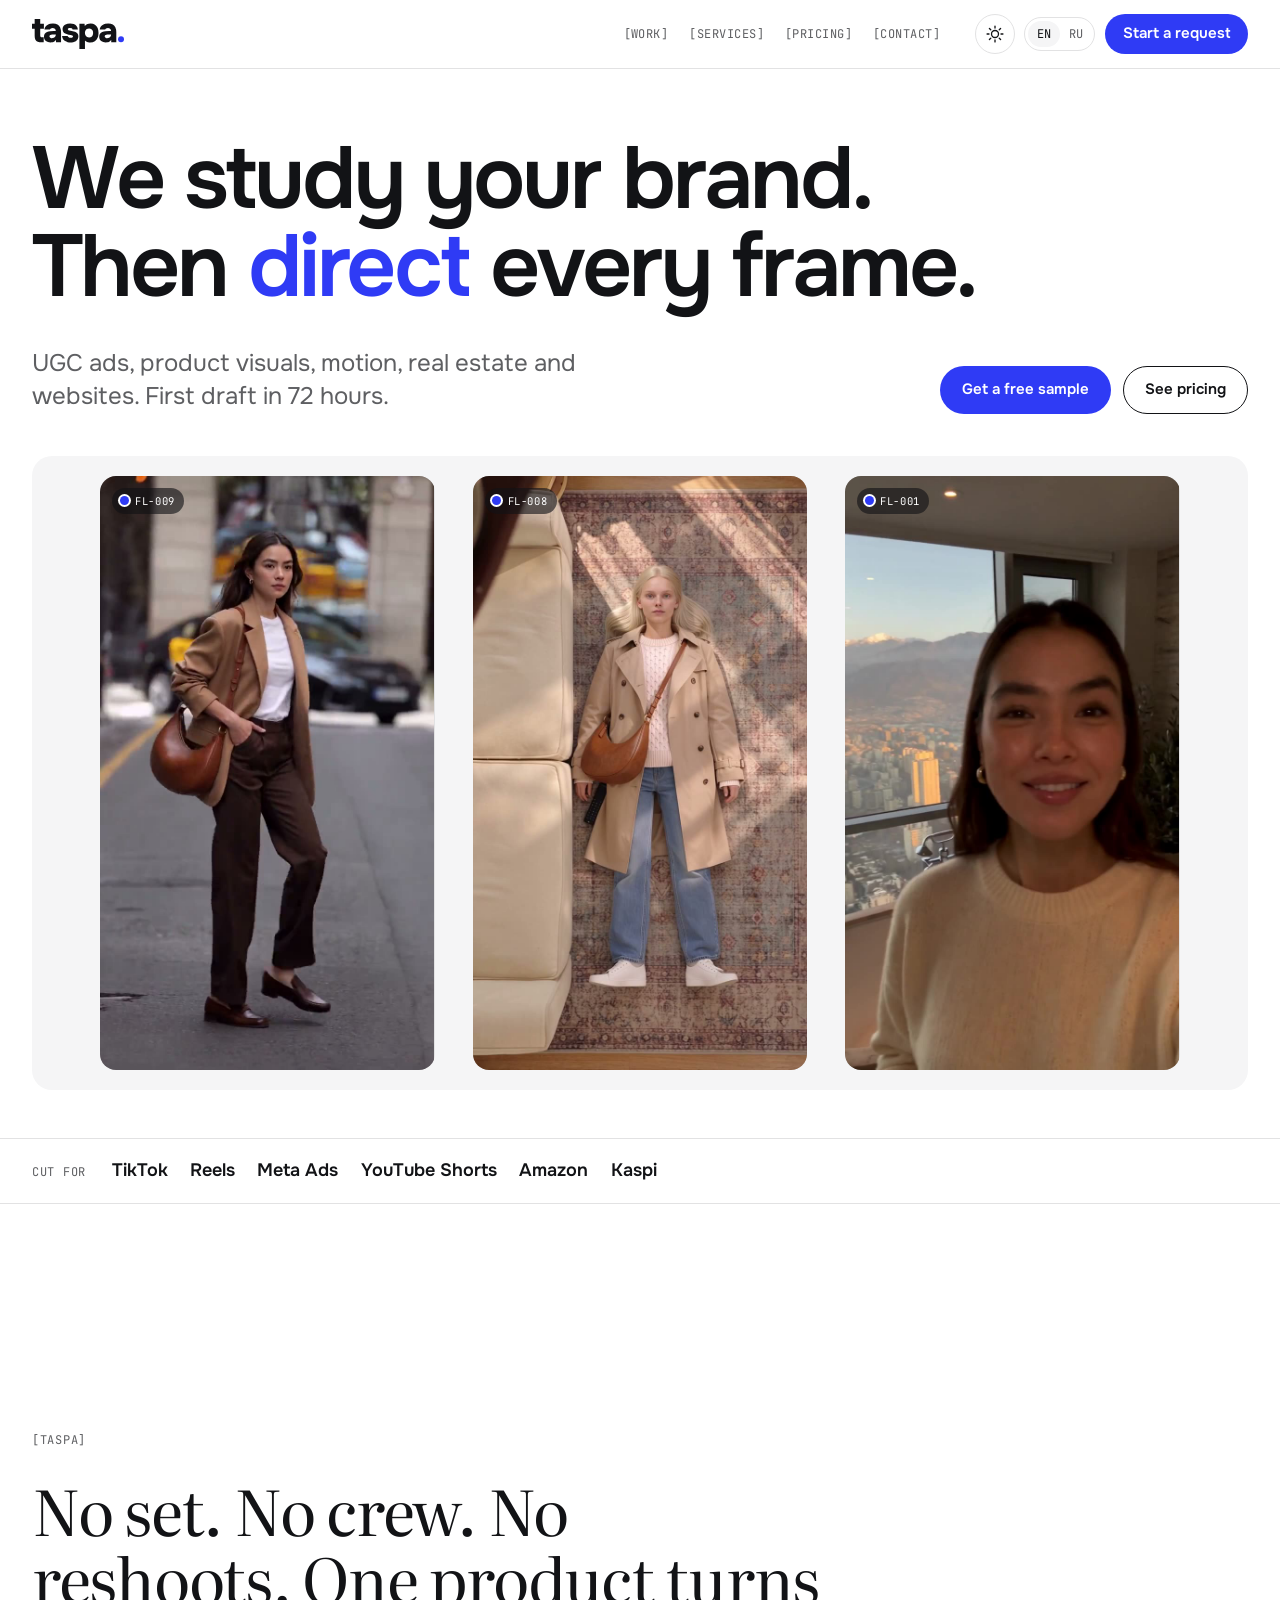
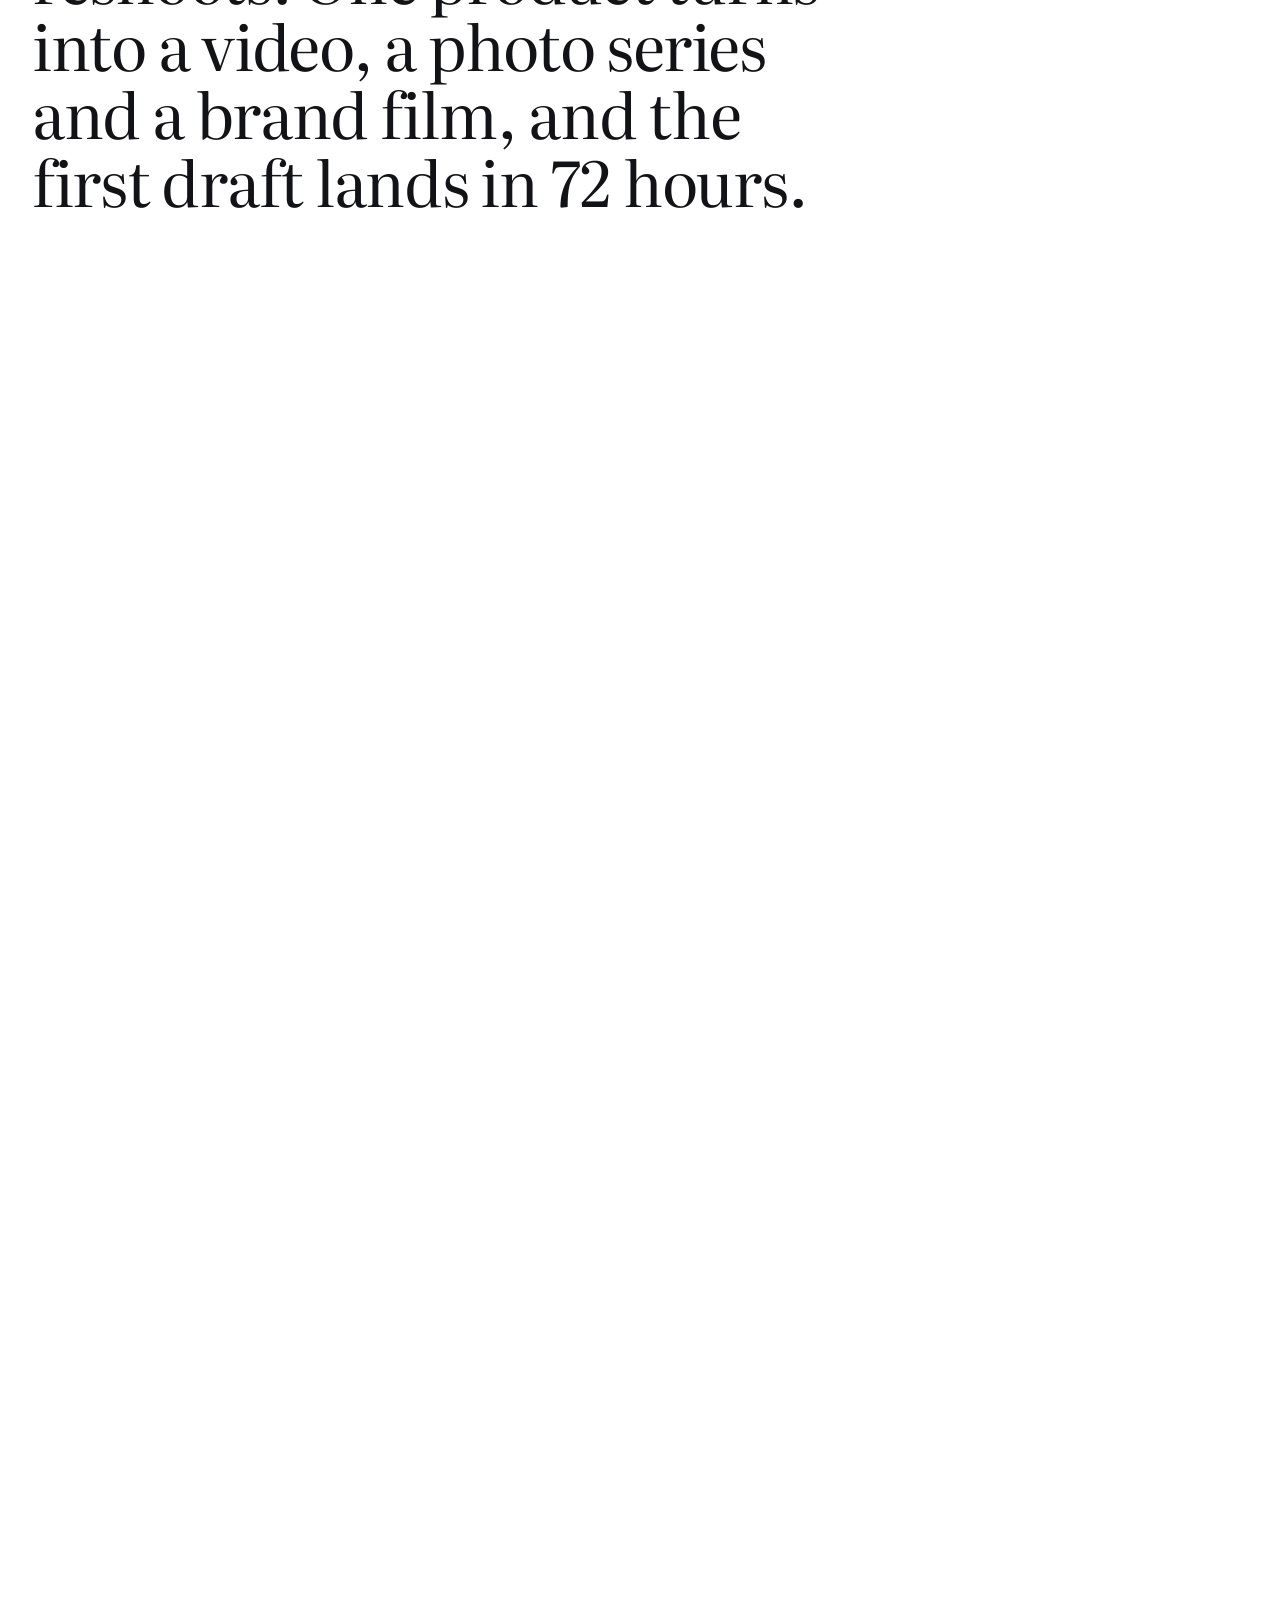
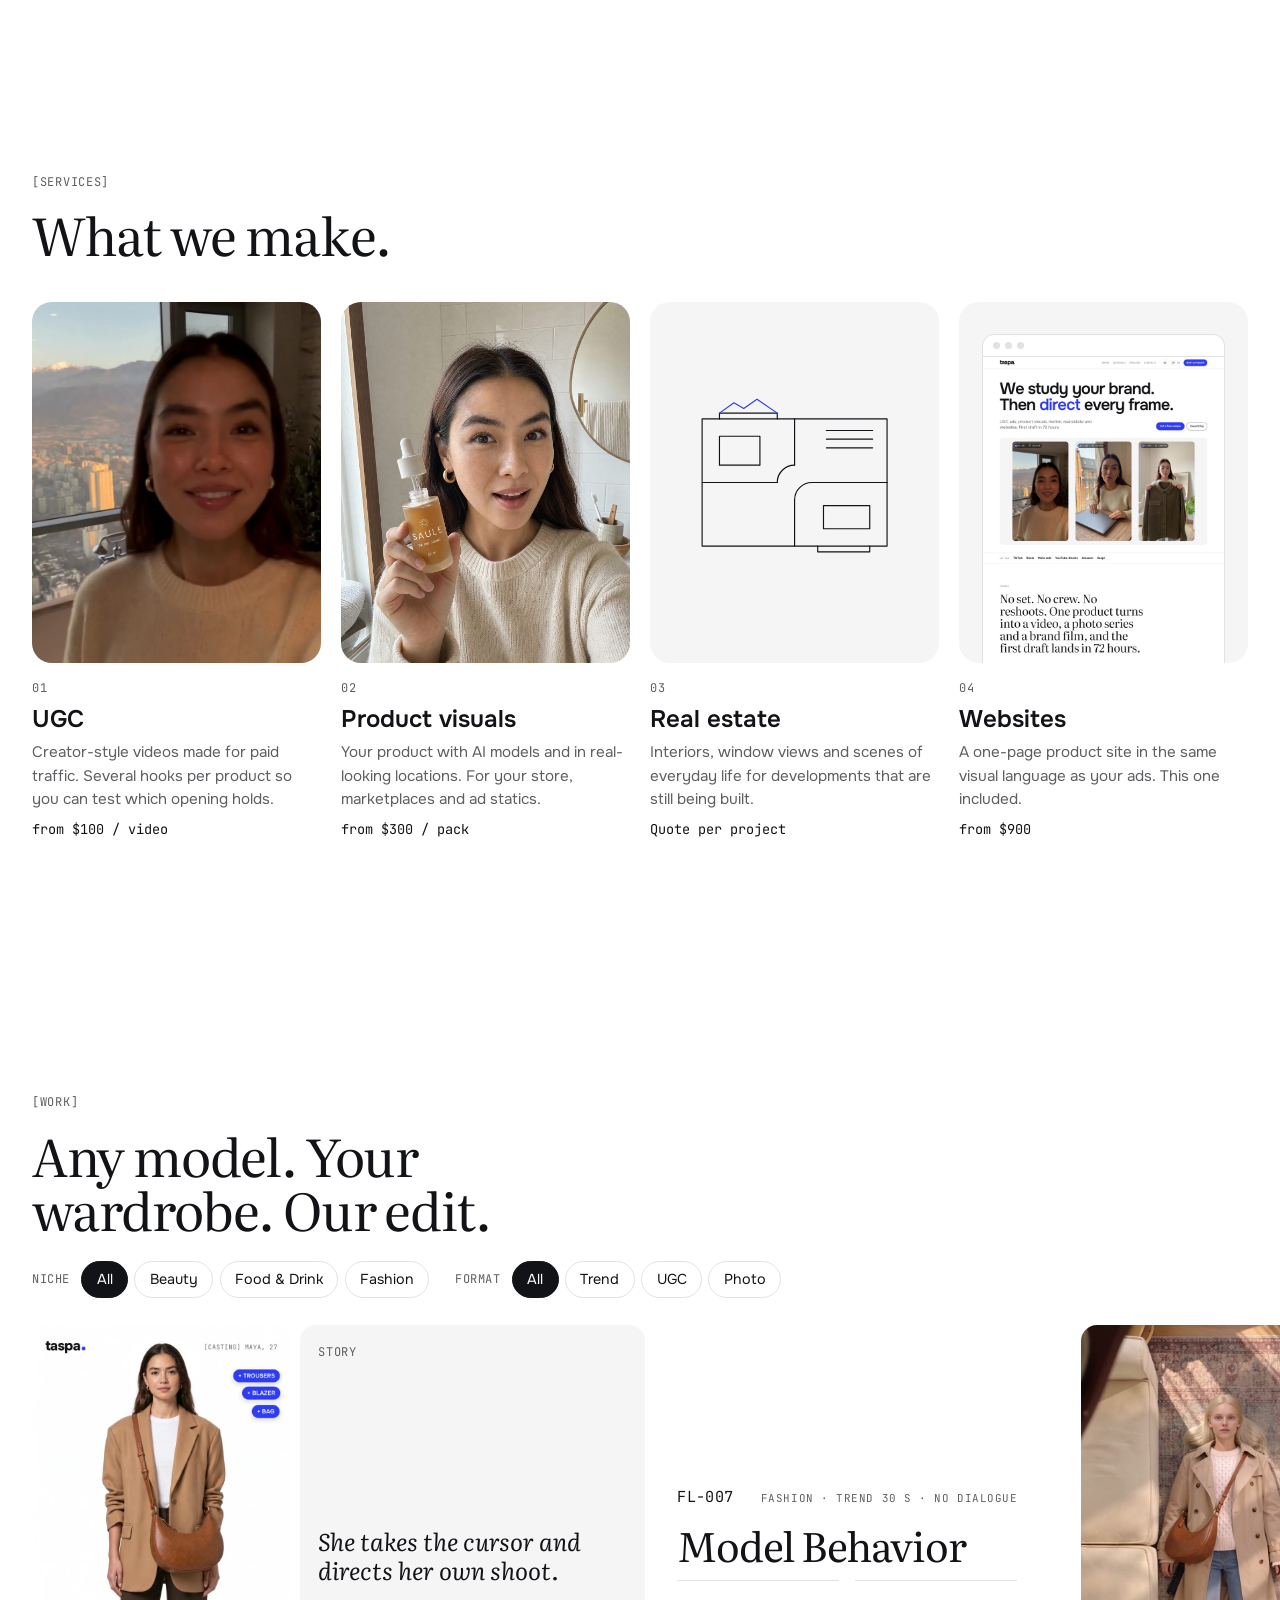
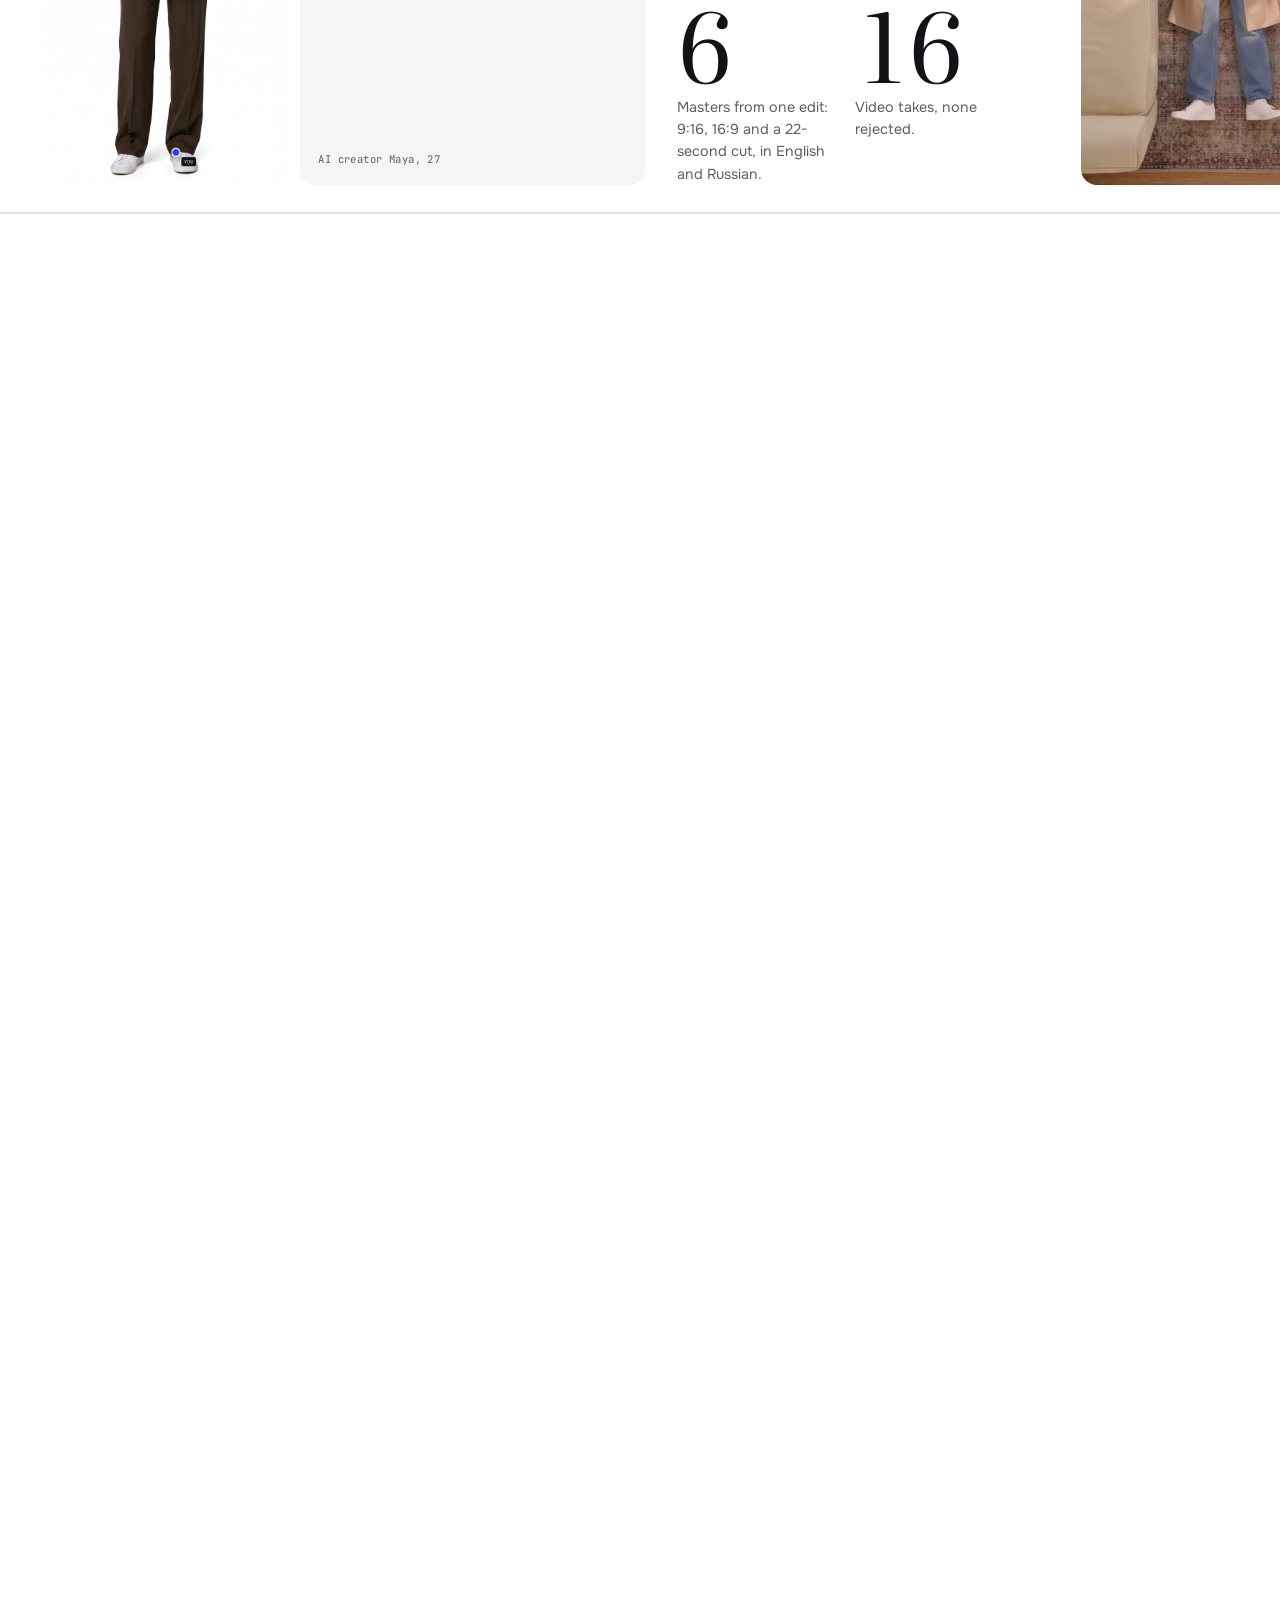
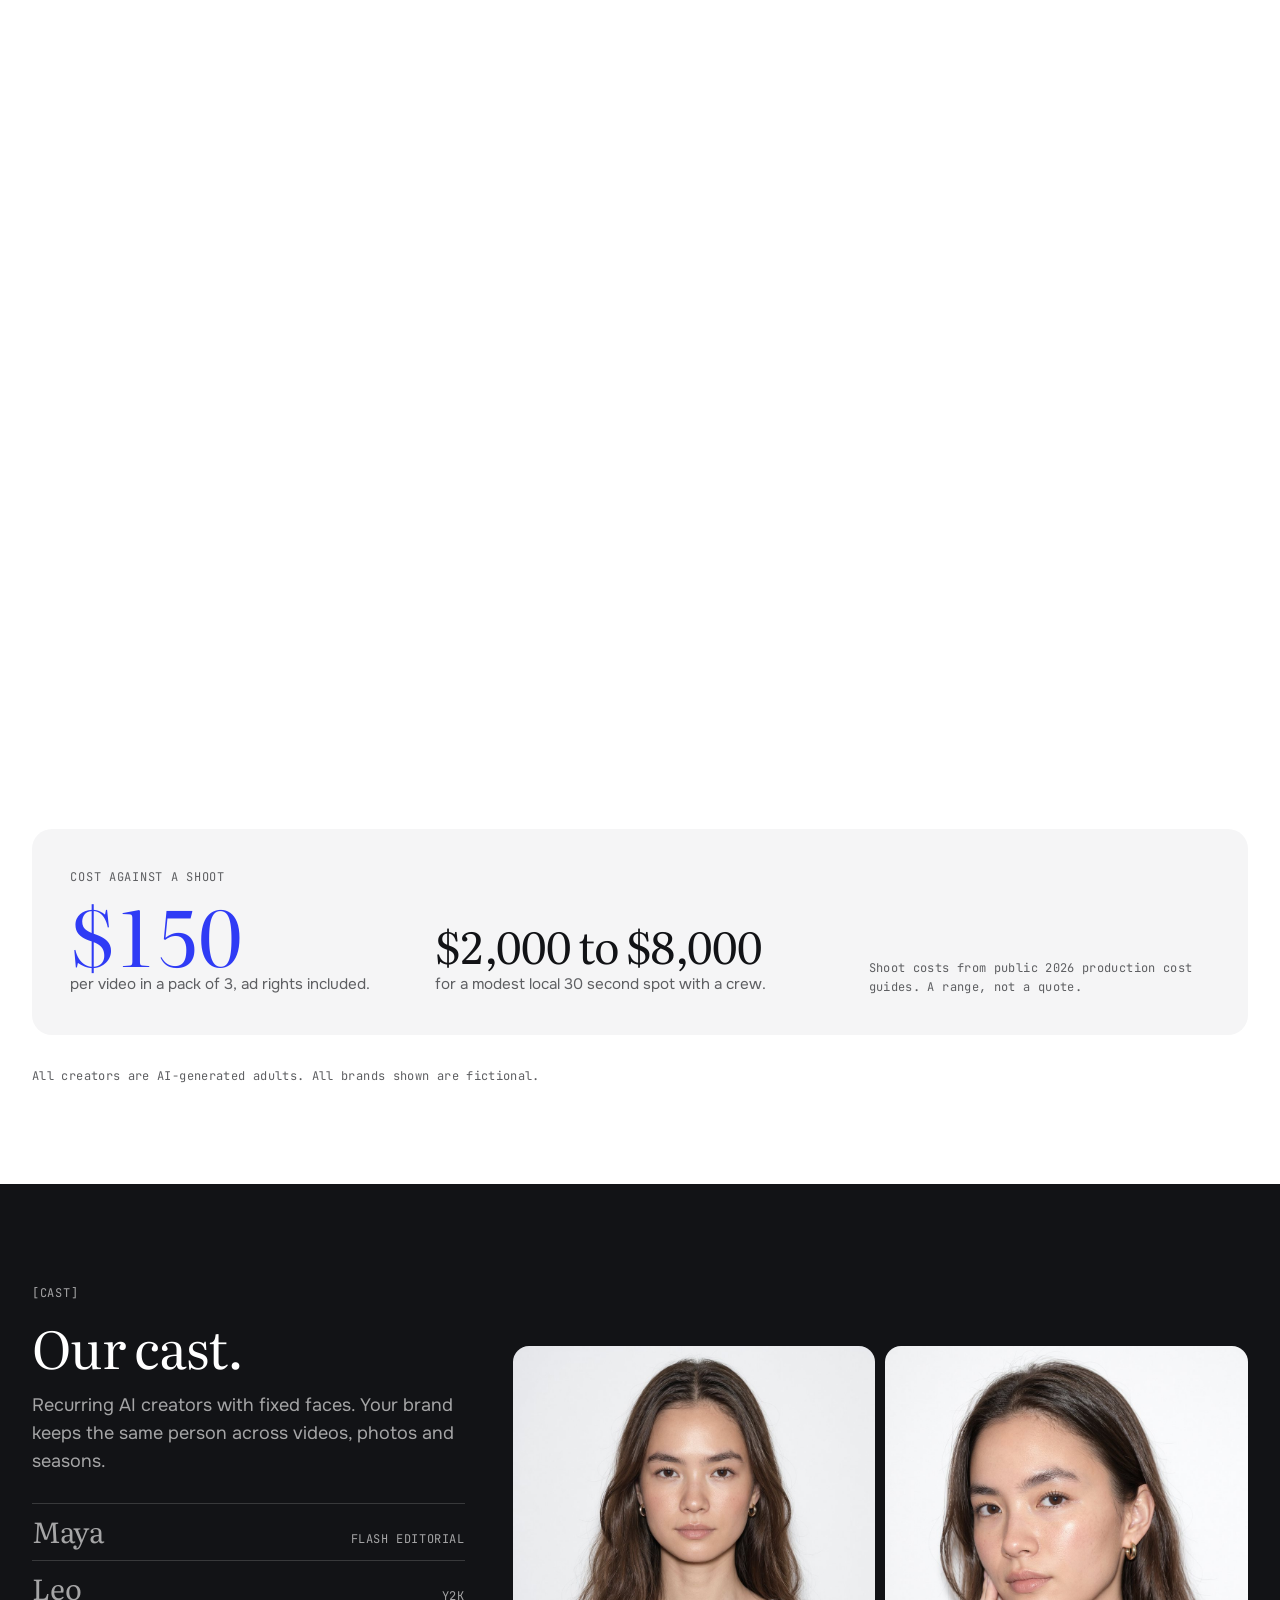
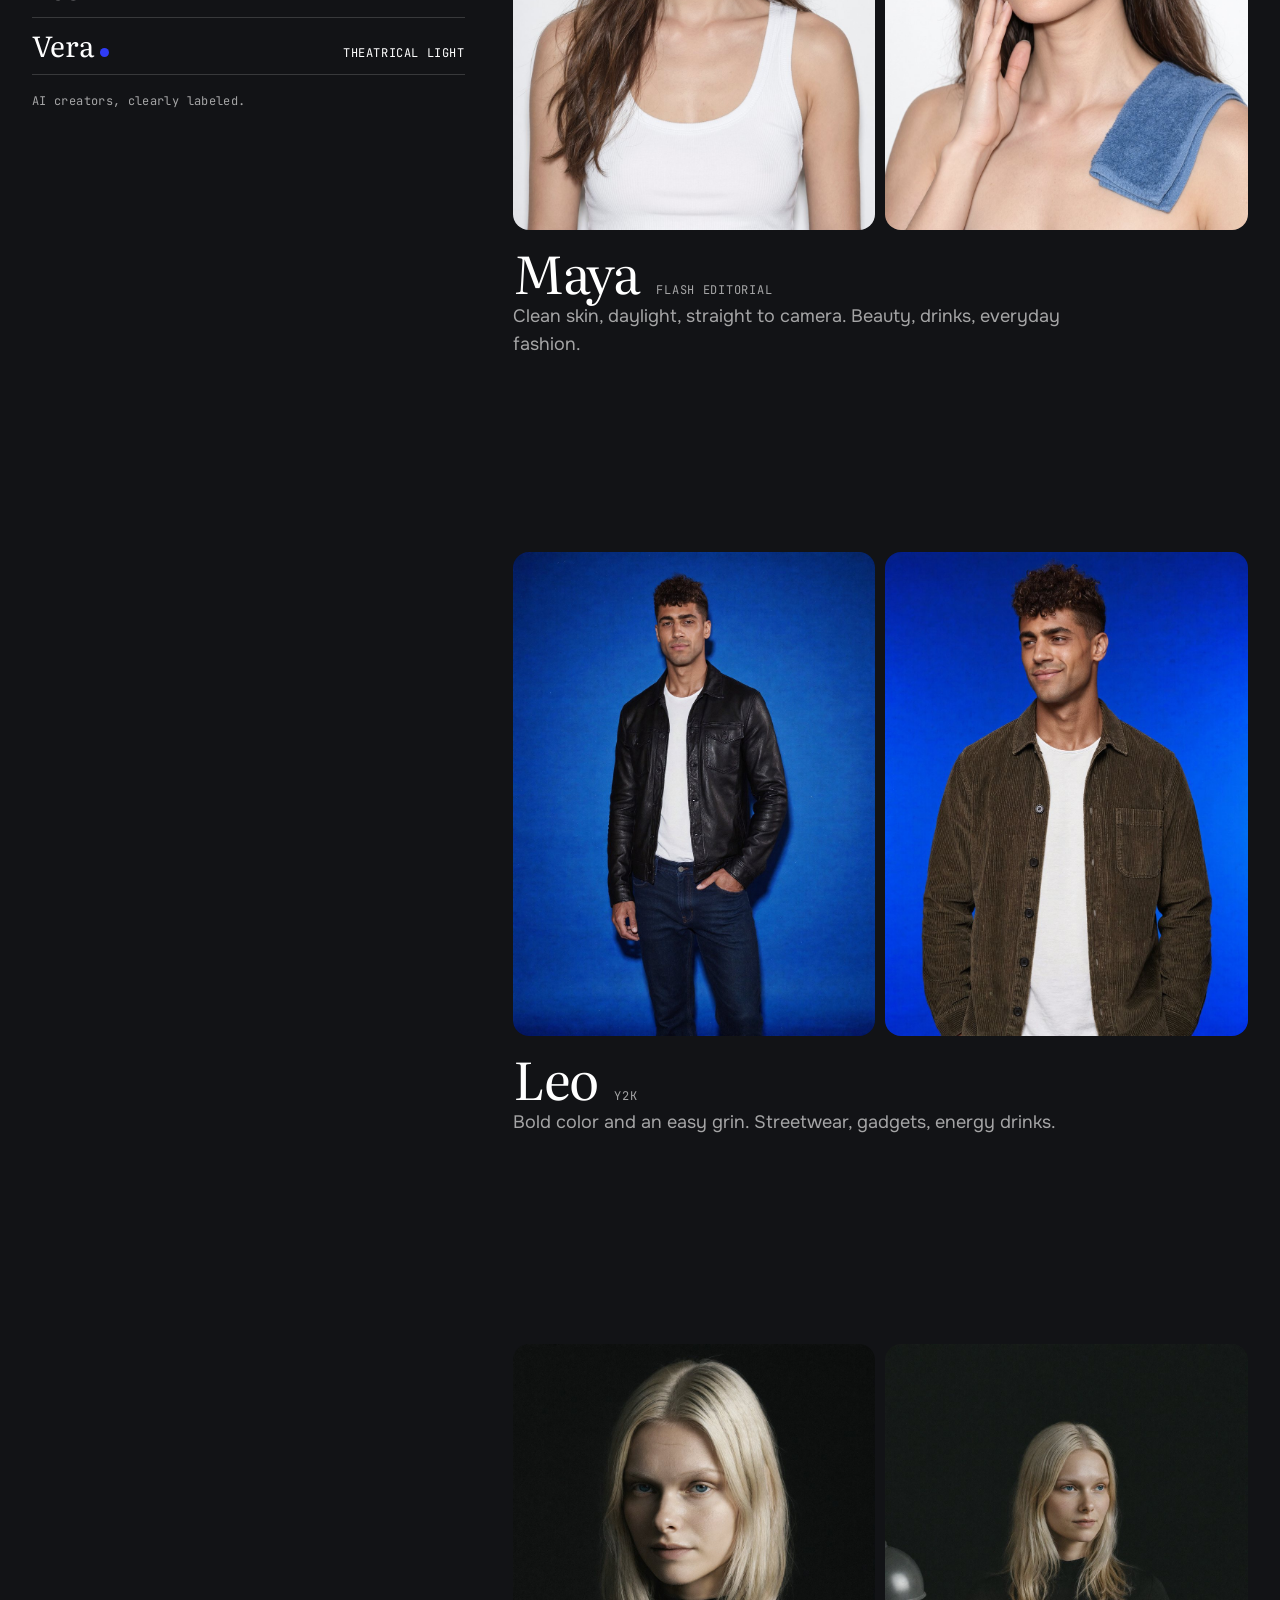
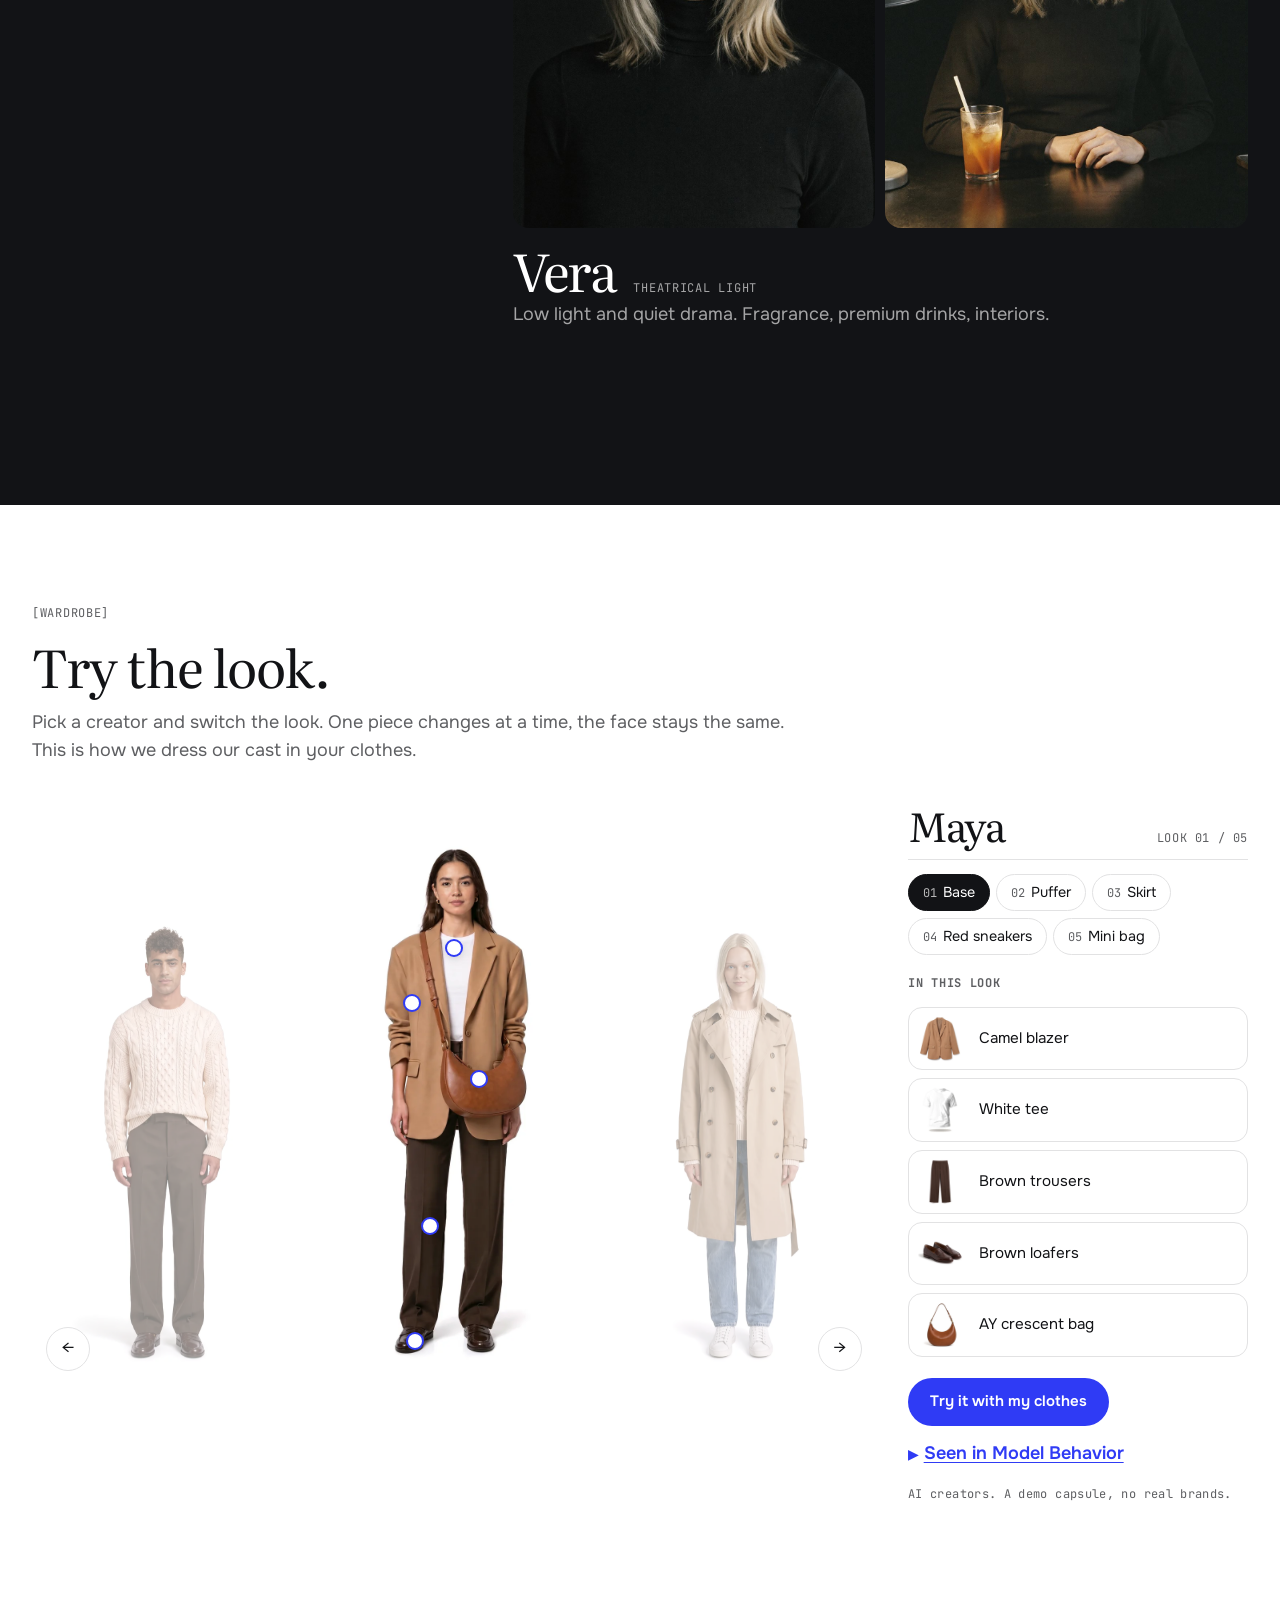
==== commit 756057ec: "Try the look block (v4.1): our cast in the demo capsule, EN and RU New section #look after the cast:" ====
--- a/index.html
+++ b/index.html
@@ -441,6 +441,41 @@
     </div>
   </section>
 
+  <section class="section" id="look" aria-labelledby="look-title">
+    <div class="wrap">
+      <div class="section-head" data-reveal>
+        <span class="label">[WARDROBE]</span>
+        <h2 class="h2" id="look-title">Try the look.</h2>
+        <p>Pick a creator and switch the look. One piece changes at a time, the face stays the same. This is how we dress our cast in your clothes.</p>
+      </div>
+      <div class="ttl-grid" data-ttl>
+        <div class="ttl-stage" role="group" aria-roledescription="carousel" aria-label="Creators in the demo capsule">
+          <div class="ttl-figs">
+            <div class="ttl-fig" data-model="maya" data-name="Maya"><img src="assets/look/maya_0.webp" alt="AI creator Maya in a camel blazer, white tee, brown trousers and loafers, with a cognac crescent bag" width="760" height="1362" decoding="async"></div>
+            <div class="ttl-fig" data-model="vera" data-name="Vera"><img src="assets/look/vera_0.webp" alt="AI creator Vera in a beige trench over a cable-knit sweater, light jeans and white sneakers" width="760" height="1362" decoding="async"></div>
+            <div class="ttl-fig" data-model="leo" data-name="Leo"><img src="assets/look/leo_0.webp" alt="AI creator Leo in a cable-knit sweater, brown trousers and loafers" width="760" height="1362" decoding="async"></div>
+          </div>
+          <div class="ttl-nav">
+            <button class="ttl-arrow" type="button" data-step="-1" aria-label="Previous creator">&larr;</button>
+            <button class="ttl-arrow" type="button" data-step="1" aria-label="Next creator">&rarr;</button>
+          </div>
+        </div>
+        <div class="ttl-panel">
+          <div class="ttl-who"><b>Maya</b><span>Look 01 / 05</span></div>
+          <div class="ttl-looks" role="group" aria-label="Looks of this creator"></div>
+          <h3 class="label ttl-in">In this look</h3>
+          <ul class="ttl-items"></ul>
+          <div class="ttl-cta">
+            <button class="btn btn-primary" type="button" data-open-wizard>Try it with my clothes</button>
+            <button class="ttl-seen" type="button" hidden></button>
+          </div>
+          <p class="ttl-note">AI creators. A demo capsule, no real brands.</p>
+          <p class="ttl-live" aria-live="polite"></p>
+        </div>
+      </div>
+    </div>
+  </section>
+
   <section class="section" id="process" aria-labelledby="process-title">
     <div class="wrap">
       <div class="section-head" data-reveal>
@@ -768,5 +803,6 @@
 </div>
 
 <script src="js/main.js"></script>
+<script src="js/look.js"></script>
 </body>
 </html>
--- a/css/style.css
+++ b/css/style.css
@@ -626,3 +626,122 @@
   .js .split .w > span { transform: none; }
   .cursor { display: none; }
 }
+
+/* v4 RU: short label for the first hero button up to 480 px; dollars next to tenge */
+.lbl-short { display: none; }
+@media (max-width: 480px) { .lbl-long { display: none; } .lbl-short { display: inline; } }
+.usd { font-family: var(--f-mono); font-size: max(.72rem, .5em); font-weight: 400; letter-spacing: 0; color: var(--fg-soft); white-space: nowrap; font-variant-numeric: tabular-nums; }
+.tiers .usd, .totals .usd, .addon .usd { display: block; }
+.totals .usd { margin-top: .25rem; }
+.pack .price .usd { margin-left: .2em; }
+
+/* v4.1 try the look: our cast in the demo capsule, one piece per step (js/look.js).
+   The stage is a white studio in every site mode; without the script the three base looks stand in a row. */
+.ttl-grid { display: grid; gap: 1.25rem; grid-template-columns: minmax(0, 1fr); }
+@media (min-width: 960px) { .ttl-grid { grid-template-columns: minmax(0, 1fr) 340px; gap: 2rem; align-items: start; } }
+.ttl-stage {
+  --bg: #ffffff; --fg: #121316; --fg-soft: #5e5f62; --rule: #e2e2e3; --mark: #2f3bf5;
+  position: relative; background: #ffffff; color: var(--fg); border-radius: var(--r-card); overflow: hidden;
+  aspect-ratio: 4 / 5; -webkit-user-select: none; user-select: none;
+}
+@media (min-width: 640px) { .ttl-stage { aspect-ratio: 16 / 11; } }
+:root[data-mode="black"] .ttl-stage, :root[data-mode="blue"] .ttl-stage { box-shadow: 0 0 0 1px rgba(255, 255, 255, .1); }
+.ttl-figs { position: absolute; inset: 0; display: flex; justify-content: center; align-items: flex-end; gap: 2%; padding: 3% 4% 0; }
+.ttl-fig { position: relative; height: 94%; aspect-ratio: 760 / 1362; flex: none; }
+.ttl-fig img { display: block; width: 100%; height: 100%; object-fit: contain; -webkit-user-drag: none; }
+.ttl-fig img + img { display: none; }
+.ttl-nav, .ttl-panel { display: none; }
+
+.ttl-grid.is-live .ttl-stage { touch-action: pan-y; }
+.ttl-grid.is-live .ttl-figs { display: block; padding: 0; }
+.ttl-grid.is-live .ttl-fig {
+  position: absolute; left: 0; bottom: 2%; transform-origin: 50% 100%; cursor: pointer; will-change: transform;
+  transition: transform 620ms var(--ease-out), opacity 420ms var(--ease);
+}
+.ttl-grid.is-live .ttl-fig.is-active { cursor: default; }
+.ttl-grid.is-live .ttl-fig.is-moving { filter: url(#ttl-mblur); }
+.ttl-grid.is-live .ttl-fig img { display: block; position: absolute; inset: 0; opacity: 0; pointer-events: none; transition: opacity 380ms var(--ease); }
+.ttl-grid.is-live .ttl-fig img.on { opacity: 1; }
+
+.ttl-dots { position: absolute; inset: 0; }
+.ttl-dot {
+  position: absolute; width: 30px; height: 30px; margin: -15px 0 0 -15px; padding: 0; border: 0; background: transparent; cursor: pointer;
+  opacity: 0; transform: scale(.5); transition: opacity 260ms var(--ease), transform 320ms var(--ease-spring);
+}
+.ttl-fig.is-active .ttl-dot { opacity: 1; transform: none; transition-delay: calc(260ms + var(--i, 0) * 60ms); }
+.ttl-dot::before {
+  content: ""; position: absolute; inset: 8px; border-radius: 50%; background: #ffffff;
+  box-shadow: 0 0 0 2px var(--taspa-blue), 0 2px 10px rgba(18, 19, 22, .28);
+}
+.ttl-dot.is-new::after {
+  content: ""; position: absolute; inset: 8px; border-radius: 50%; box-shadow: 0 0 0 2px var(--taspa-blue);
+  animation: ttl-ping 1.6s var(--ease-out) infinite;
+}
+@keyframes ttl-ping { 0% { transform: scale(1); opacity: .9; } 100% { transform: scale(2.6); opacity: 0; } }
+.ttl-dot.is-hot::before { background: var(--taspa-blue); box-shadow: 0 0 0 2px #ffffff, 0 0 0 4px var(--taspa-blue); }
+.ttl-dot span {
+  position: absolute; left: 50%; bottom: calc(100% + 2px); transform: translateX(-50%); white-space: nowrap; pointer-events: none;
+  background: var(--taspa-ink); color: #ffffff; font-size: .8rem; line-height: 1.2; padding: .3rem .6rem; border-radius: var(--r-pill);
+  opacity: 0; transition: opacity var(--d-hover) var(--ease);
+}
+.ttl-dot:hover span, .ttl-dot:focus-visible span, .ttl-dot.is-hot span { opacity: 1; }
+
+.ttl-grid.is-live .ttl-nav { display: flex; position: absolute; inset: auto 0 0 0; justify-content: space-between; padding: .9rem; pointer-events: none; z-index: 5; }
+.ttl-arrow {
+  pointer-events: auto; width: 44px; height: 44px; border-radius: 50%; border: 1px solid var(--rule); background: rgba(255, 255, 255, .92);
+  color: var(--fg); font-size: 1.05rem; line-height: 1; cursor: pointer;
+  transition: transform var(--d-ui) var(--ease-spring), border-color var(--d-hover) var(--ease);
+}
+.ttl-arrow:hover { border-color: var(--fg-soft); transform: scale(1.06); }
+.ttl-arrow:active { transform: scale(.94); }
+
+.ttl-grid.is-live .ttl-panel { display: grid; gap: .9rem; align-content: start; min-width: 0; }
+.ttl-who { display: flex; align-items: baseline; justify-content: space-between; gap: 1rem; padding-bottom: .7rem; border-bottom: 1px solid var(--rule); }
+.ttl-who b { font-family: var(--f-display); font-weight: 400; font-size: clamp(2rem, 1.7rem + 1vw, 2.5rem); line-height: 1; letter-spacing: var(--tr-h2); }
+.ttl-who span { font-family: var(--f-mono); font-size: var(--t-label); letter-spacing: .05em; text-transform: uppercase; color: var(--fg-soft); white-space: nowrap; }
+.ttl-looks { display: flex; flex-wrap: wrap; gap: .4rem; }
+.ttl-look {
+  display: inline-flex; align-items: baseline; gap: .45em; border: 1px solid var(--rule); background: transparent; color: var(--fg);
+  border-radius: var(--r-pill); padding: .4rem .85rem; font-size: .9rem; cursor: pointer;
+  transition: background-color var(--d-hover) var(--ease), border-color var(--d-hover) var(--ease), color var(--d-hover) var(--ease);
+}
+.ttl-look i { font-style: normal; font-family: var(--f-mono); font-size: var(--t-label); color: var(--fg-soft); }
+.ttl-look:hover { border-color: var(--fg-soft); }
+.ttl-look[aria-pressed="true"] { background: var(--fg); color: var(--bg); border-color: var(--fg); }
+.ttl-look[aria-pressed="true"] i { color: inherit; opacity: .7; }
+.ttl-in { margin-top: .3rem; }
+.ttl-items { list-style: none; margin: 0; padding: 0; display: grid; gap: .5rem; }
+.ttl-item {
+  display: grid; grid-template-columns: 52px minmax(0, 1fr) auto; gap: .85rem; align-items: center; padding: .3rem .7rem .3rem .3rem;
+  border: 1px solid var(--rule); border-radius: 14px; transition: border-color var(--d-hover) var(--ease), background-color var(--d-hover) var(--ease);
+}
+.ttl-item img { width: 52px; height: 52px; border-radius: 10px; background: #ffffff; object-fit: contain; }
+.ttl-item span { font-size: .95rem; line-height: 1.3; }
+.ttl-item em {
+  font-style: normal; font-family: var(--f-mono); font-size: var(--t-label); letter-spacing: .05em; text-transform: uppercase;
+  background: var(--cta-bg); color: var(--cta-fg); border-radius: var(--r-pill); padding: .2rem .55rem;
+}
+.ttl-item.is-new { animation: ttl-in 420ms var(--ease-out); }
+.ttl-item.is-hot { border-color: var(--mark); background: var(--tint); }
+@keyframes ttl-in { from { opacity: 0; transform: translateY(6px); } to { opacity: 1; transform: none; } }
+.ttl-cta { display: flex; flex-wrap: wrap; align-items: center; gap: .7rem 1.2rem; margin-top: .4rem; }
+.ttl-seen {
+  border: 0; background: none; padding: .2rem 0; color: var(--link); font: inherit; font-weight: 600; cursor: pointer;
+  text-decoration: underline; text-underline-offset: 3px;
+}
+.ttl-seen::before { content: "\25B6\FE0E"; font-size: .7em; margin-right: .45em; text-decoration: none; display: inline-block; }
+.ttl-note { font-family: var(--f-mono); font-size: var(--t-label); color: var(--fg-soft); letter-spacing: .03em; }
+.ttl-live { position: absolute; width: 1px; height: 1px; overflow: hidden; clip: rect(0 0 0 0); clip-path: inset(50%); white-space: nowrap; }
+
+/* phones and tablets: looks and pieces scroll sideways under the stage */
+@media (max-width: 959px) {
+  .ttl-looks { flex-wrap: nowrap; overflow-x: auto; scrollbar-width: none; margin-inline: -2px; padding: 2px; }
+  .ttl-looks::-webkit-scrollbar { display: none; }
+  .ttl-look { flex: none; }
+  .ttl-items { grid-auto-flow: column; grid-auto-columns: minmax(132px, 150px); overflow-x: auto; scroll-snap-type: x mandatory; padding-bottom: .3rem; scrollbar-width: thin; }
+  .ttl-item { grid-template-columns: 1fr; grid-template-rows: auto auto; gap: .45rem; padding: .45rem; align-content: start; scroll-snap-align: start; position: relative; }
+  .ttl-item img { width: 100%; height: auto; aspect-ratio: 1; }
+  .ttl-item span { font-size: .85rem; }
+  .ttl-item em { position: absolute; top: .7rem; left: .7rem; }
+}
+@media (max-width: 639px) { .ttl-arrow { width: 40px; height: 40px; } .ttl-nav { padding: .6rem; } }
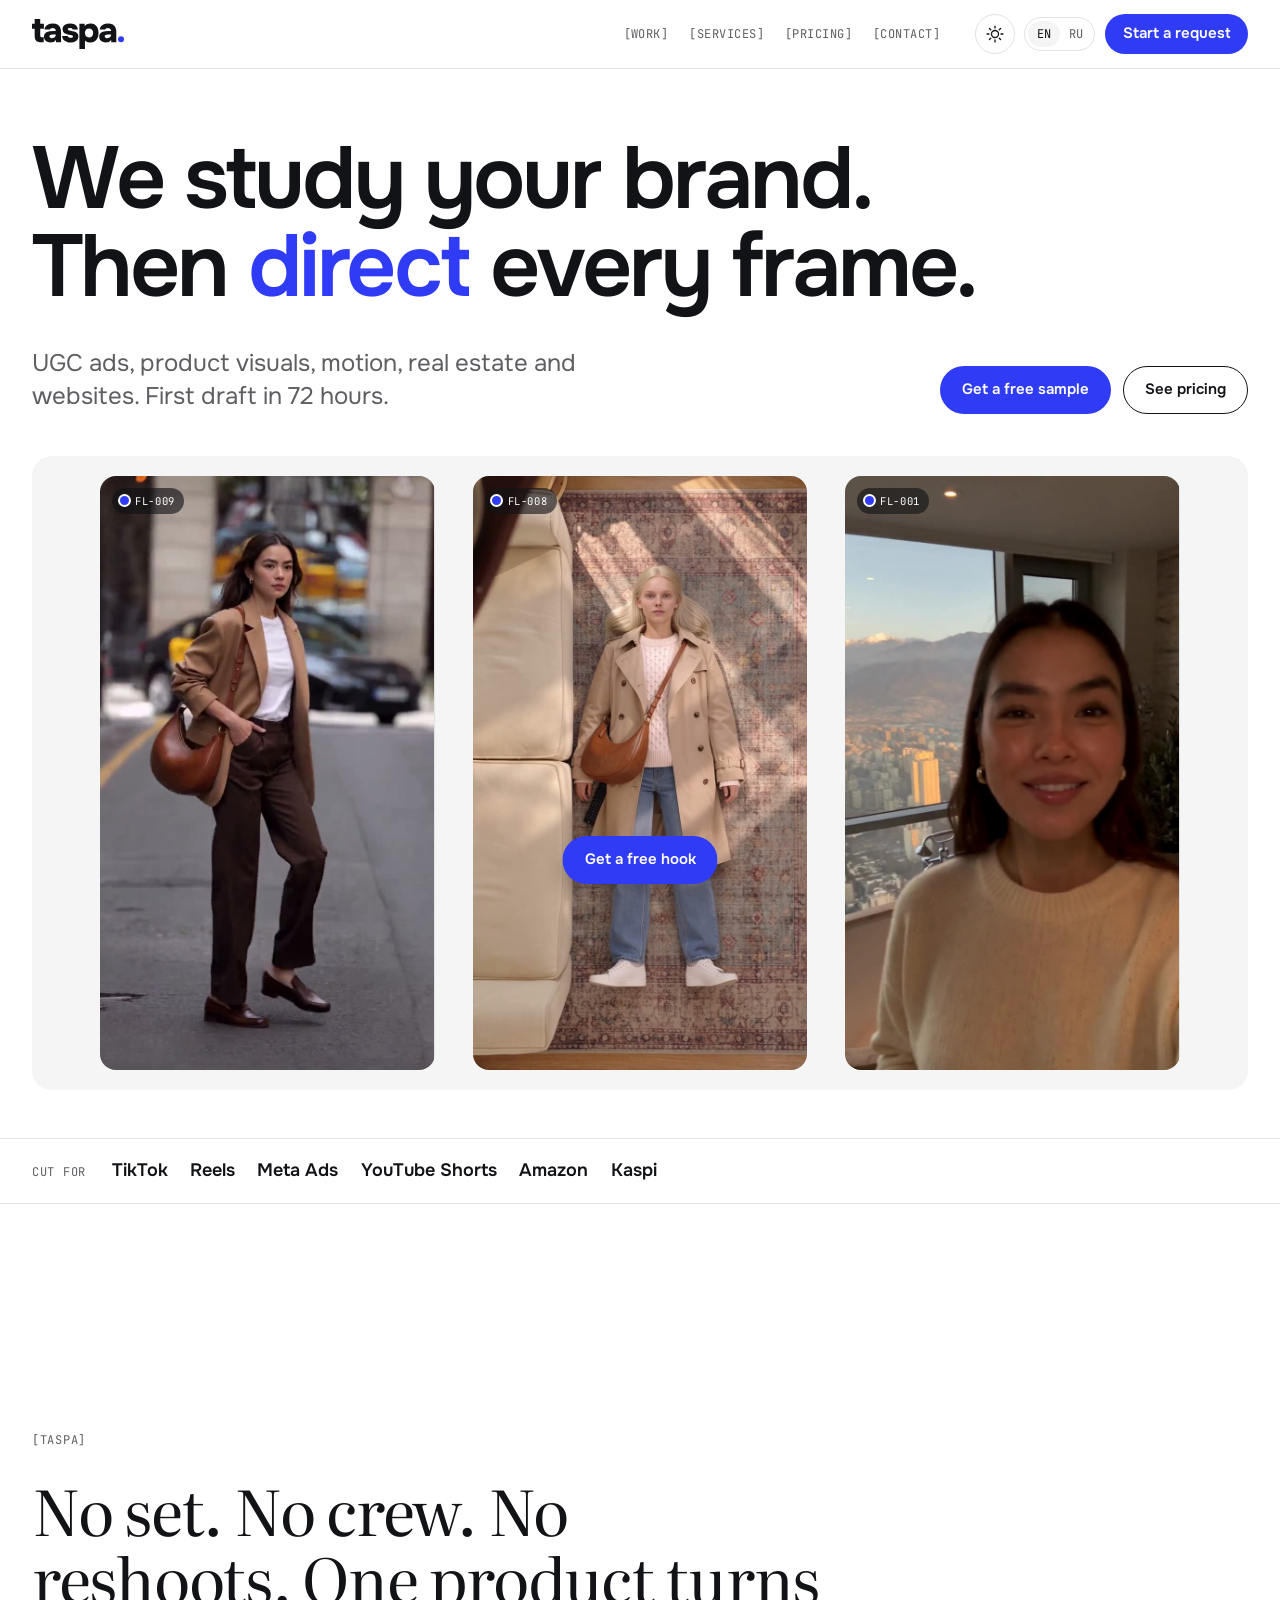
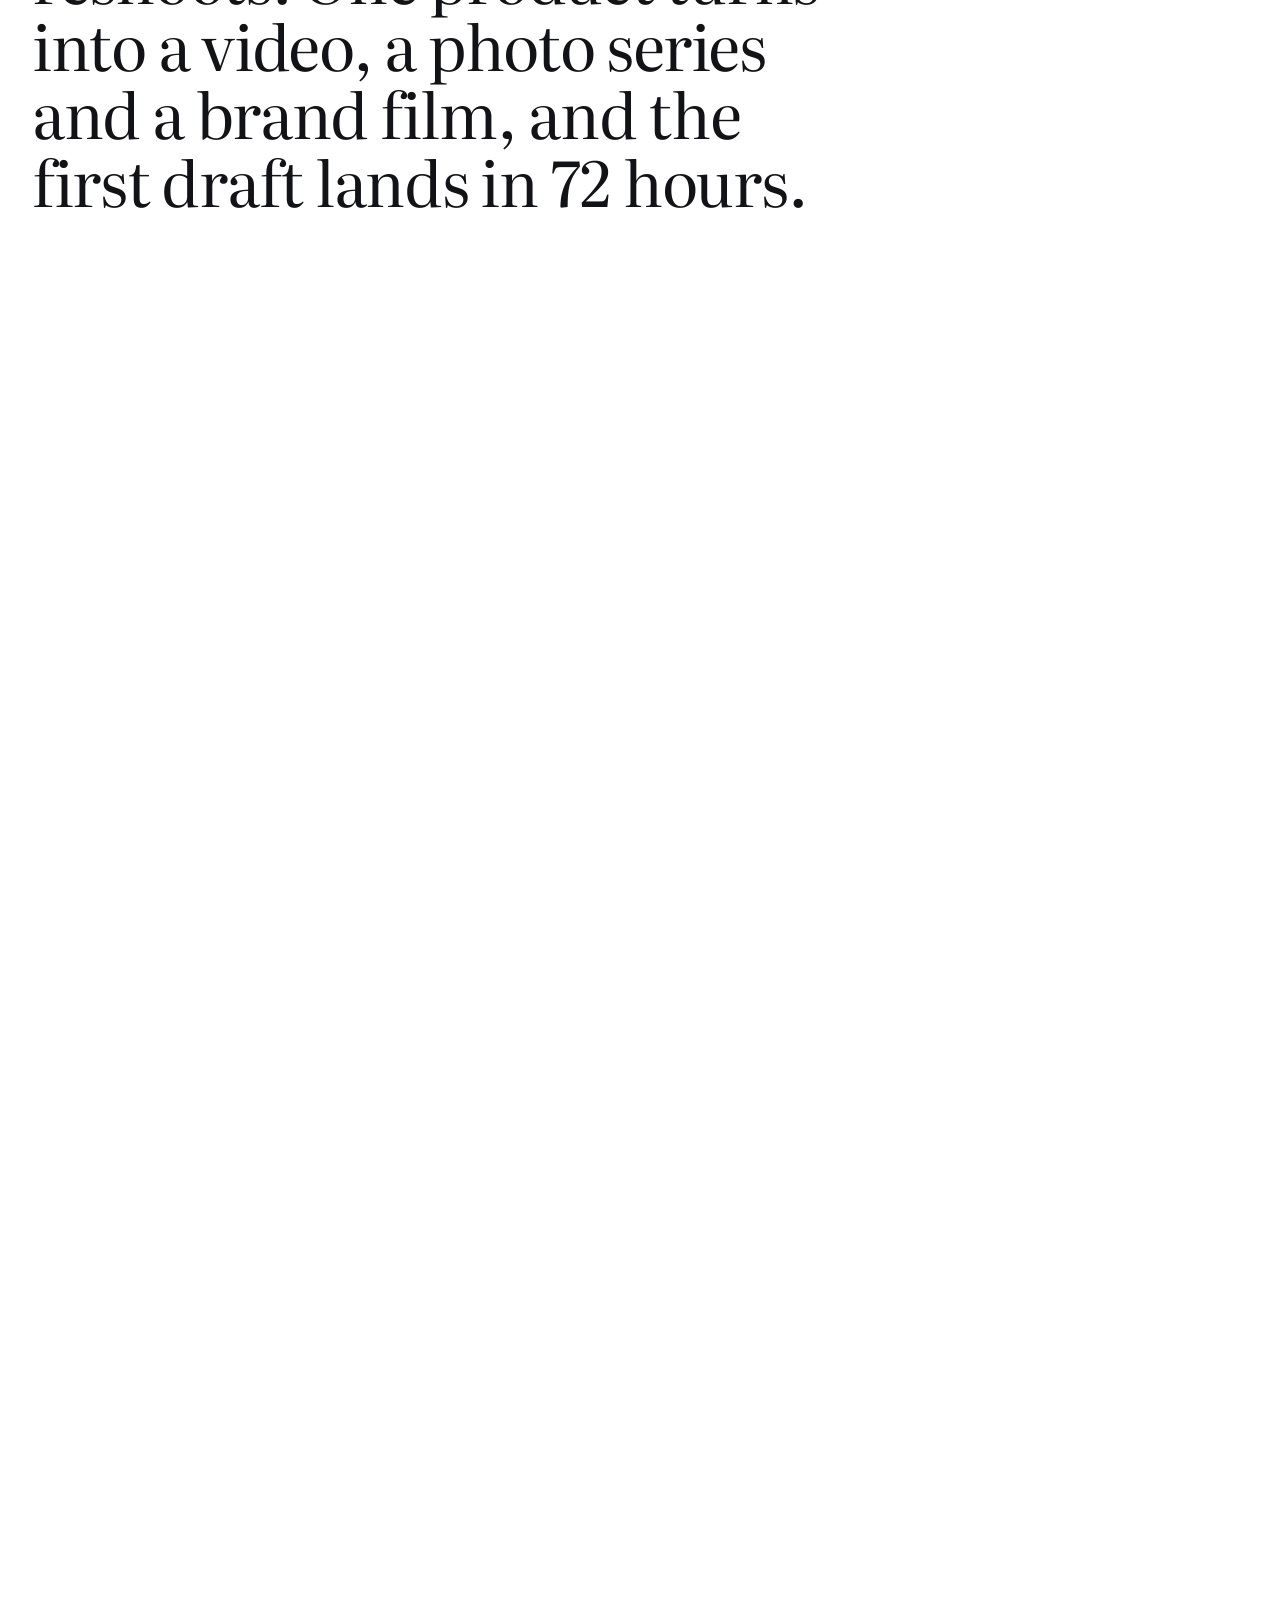
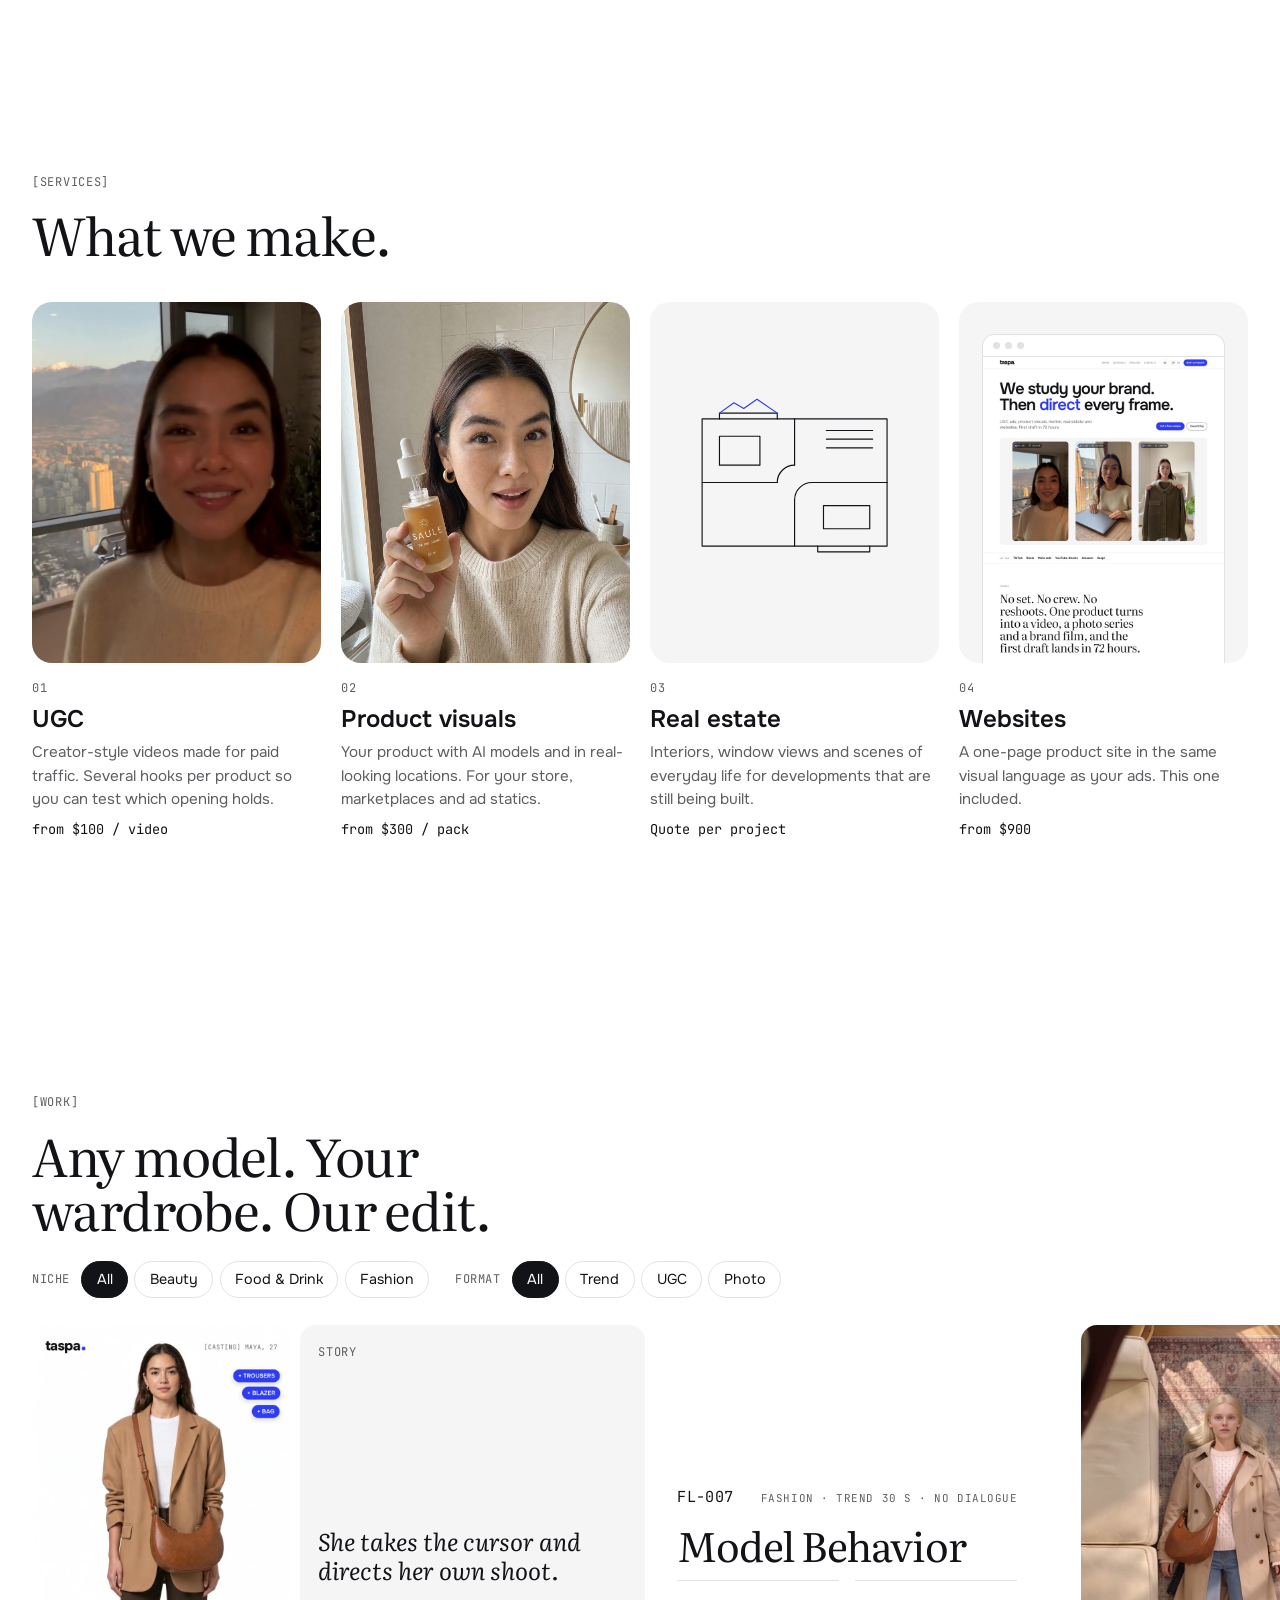
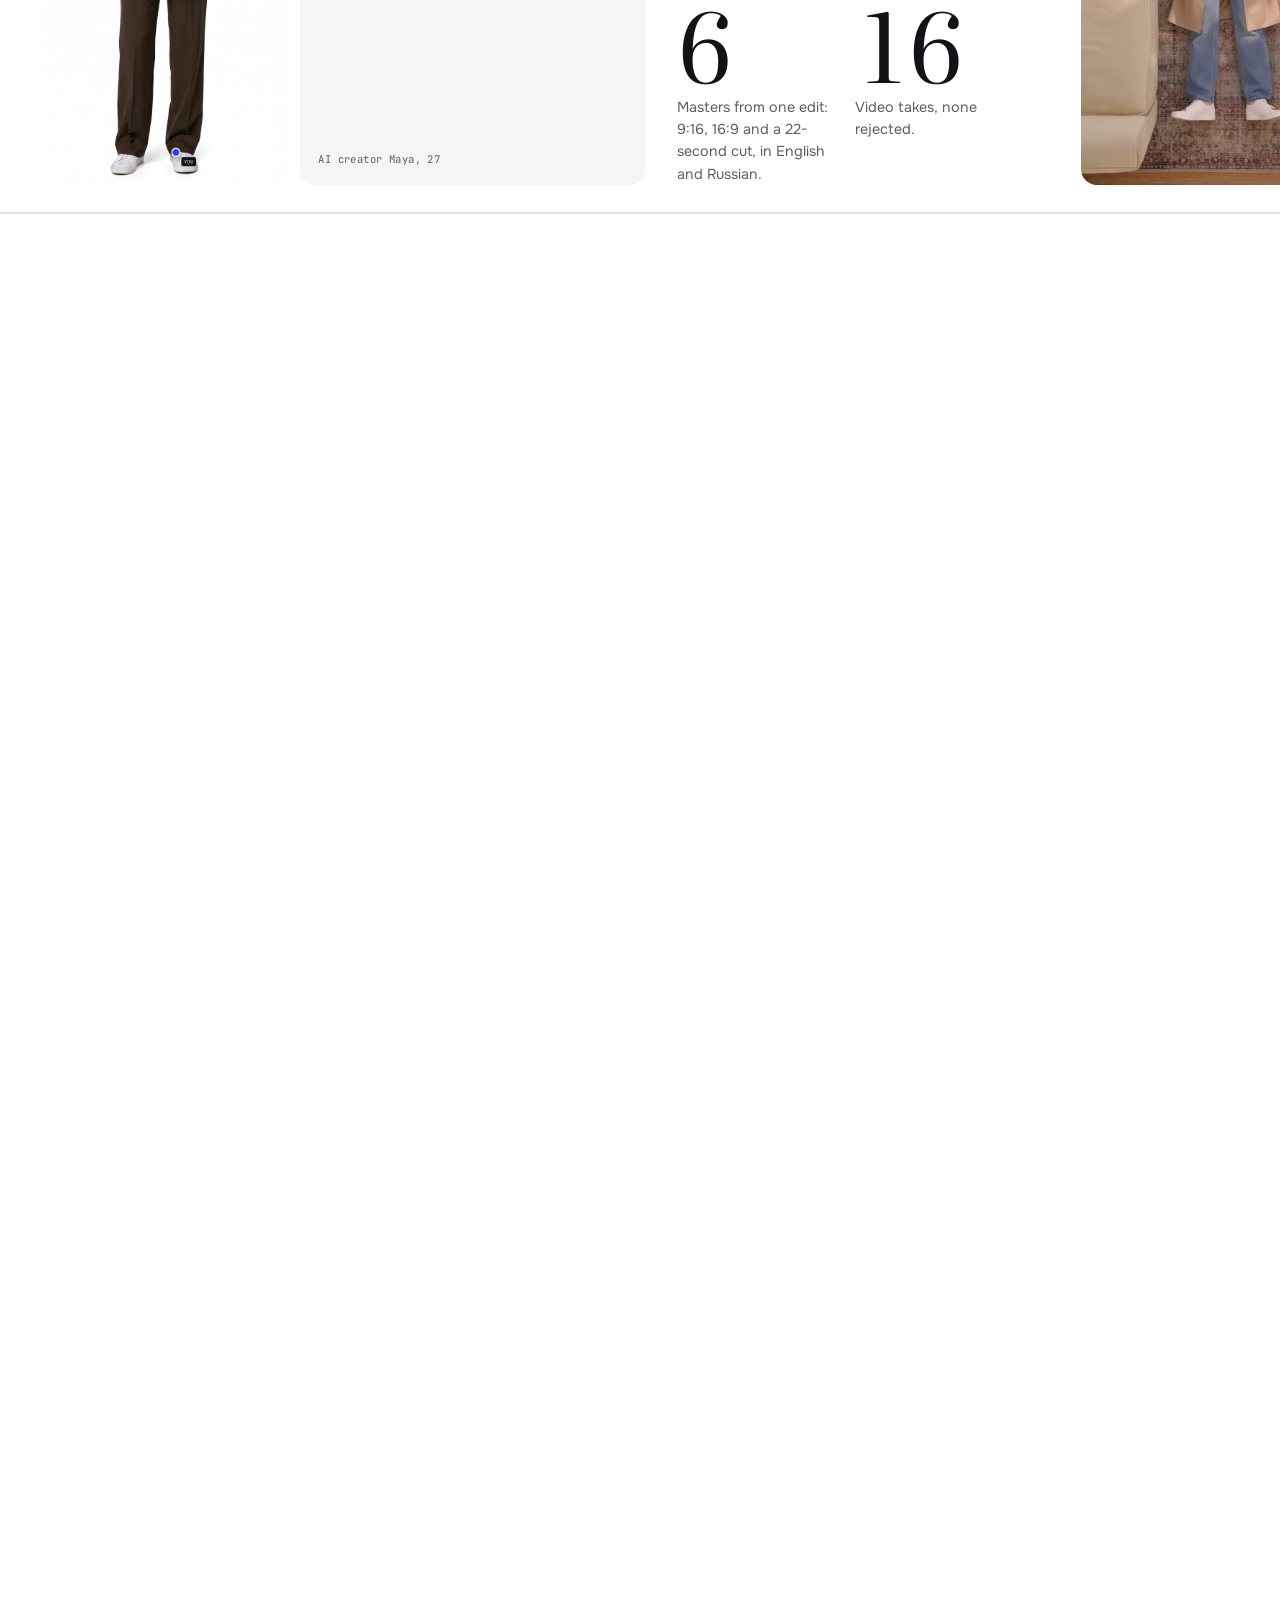
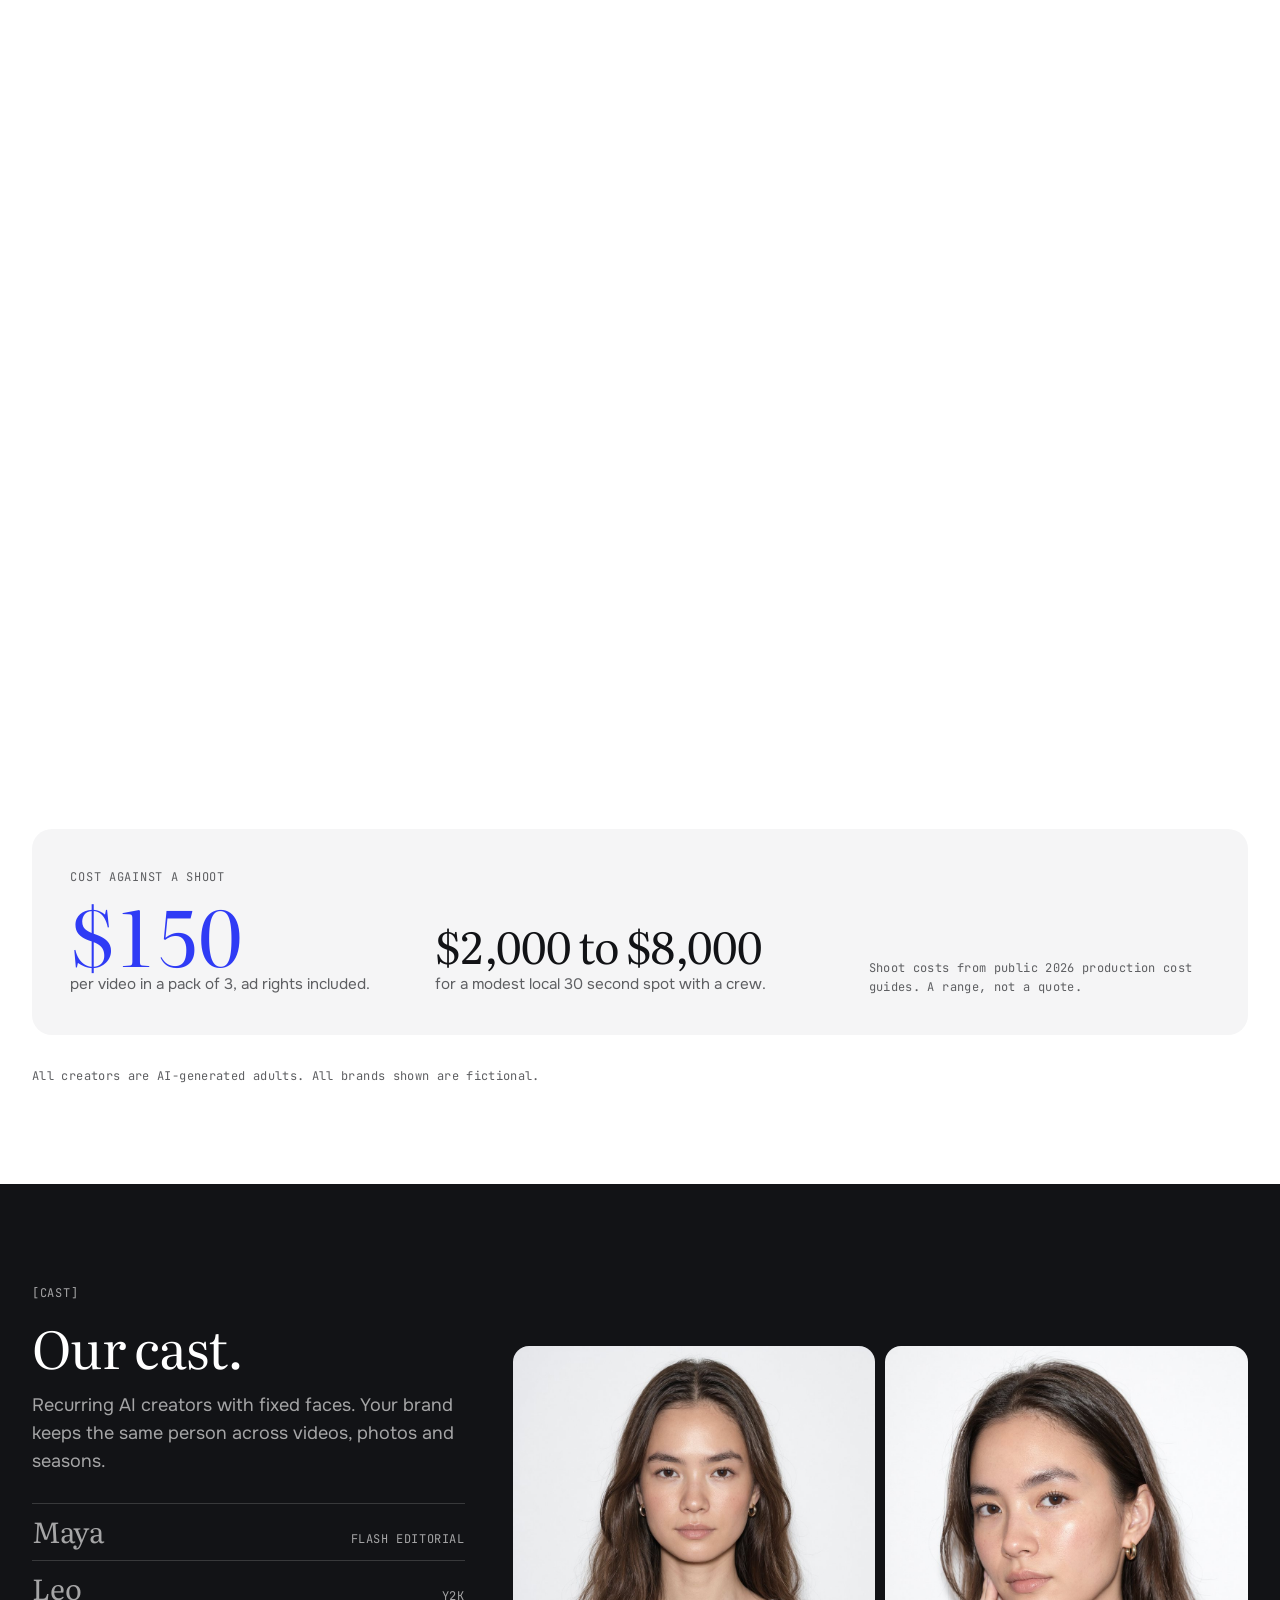
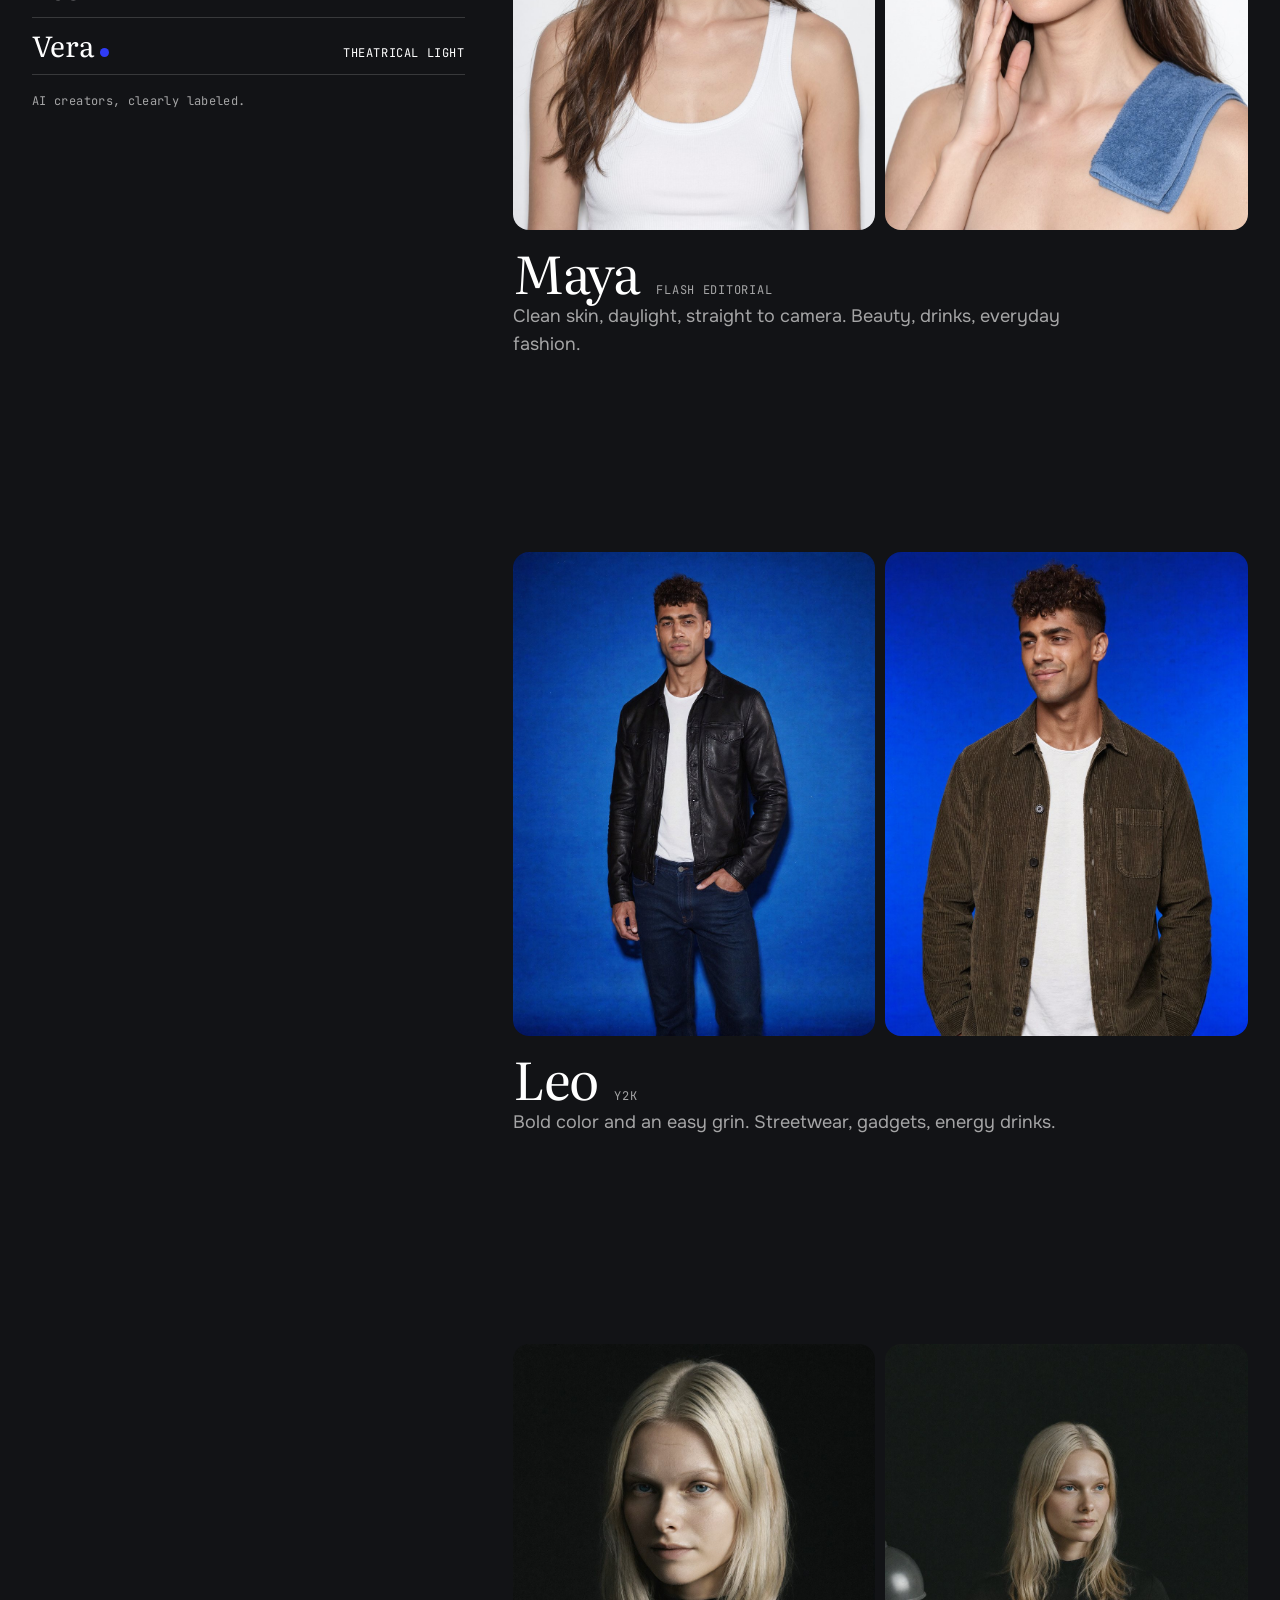
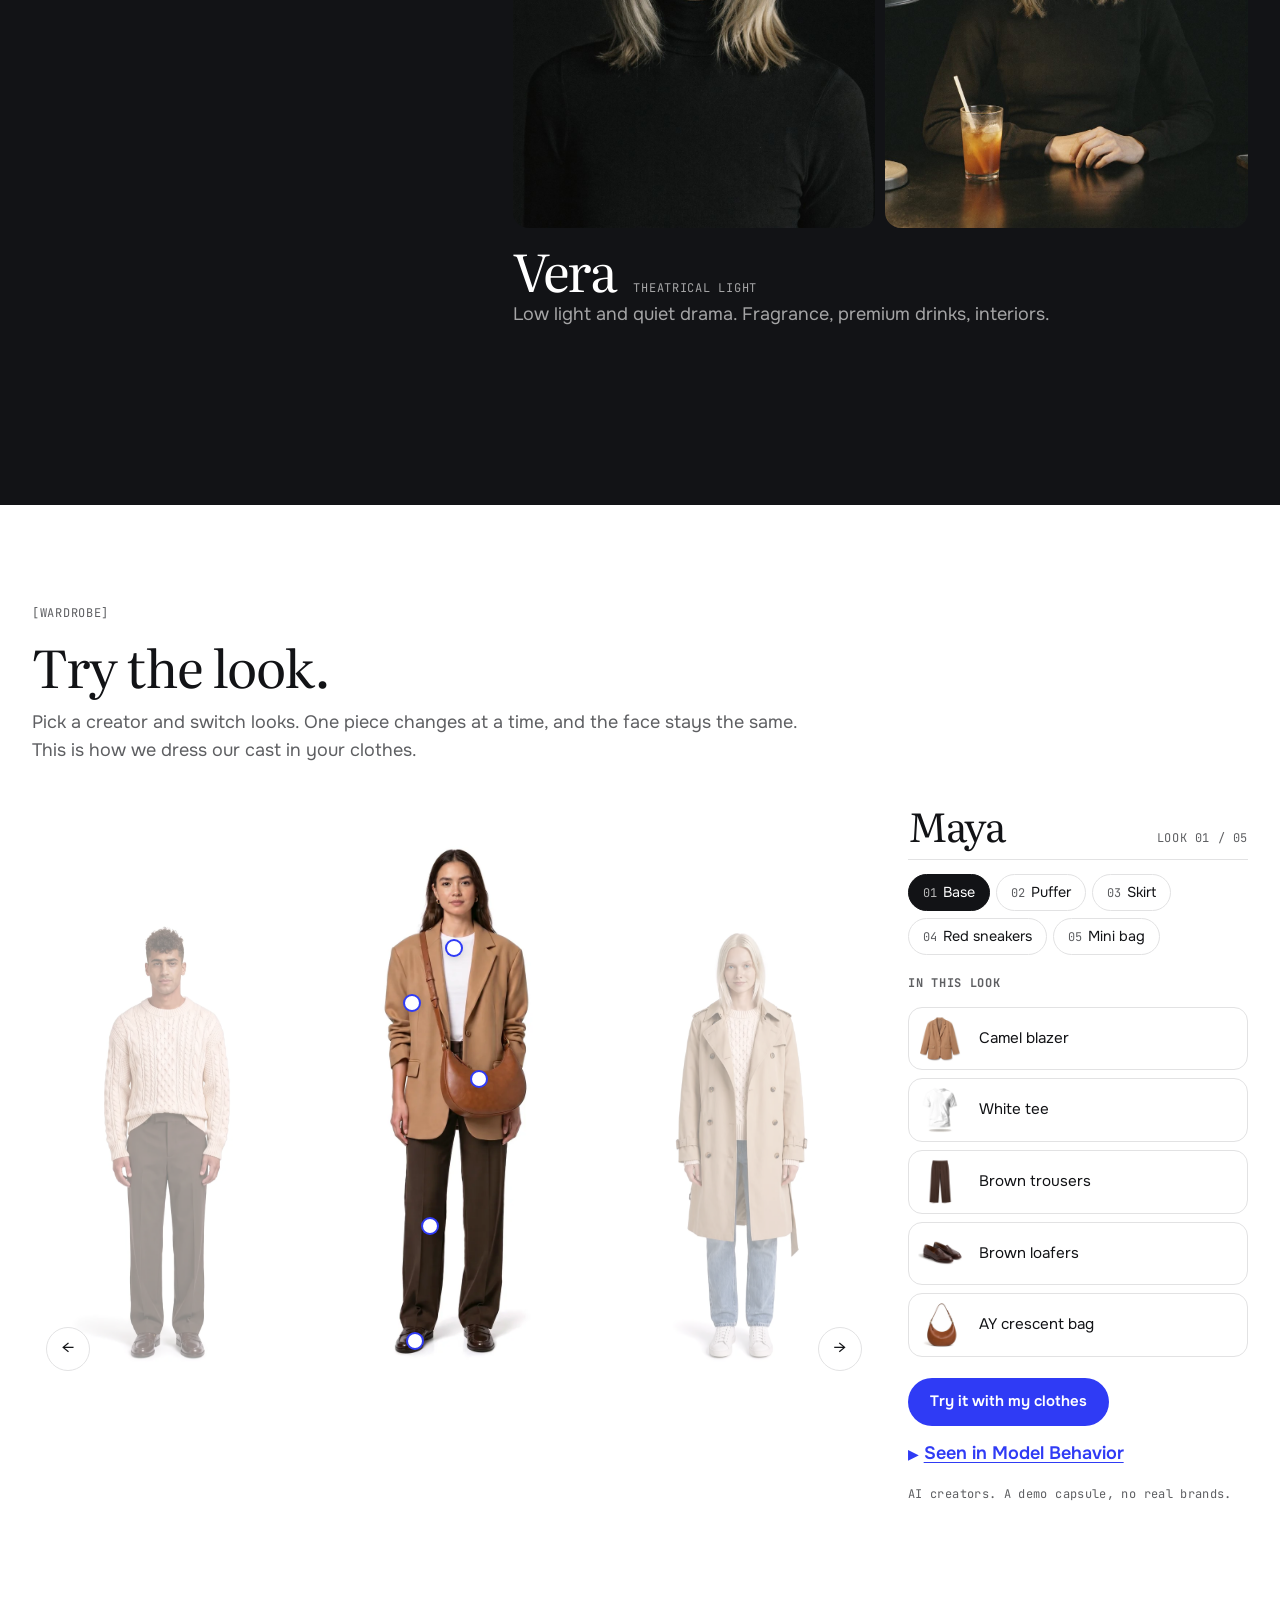
==== commit cf12bcf4: "Try the look: proofreading EN and RU EN lead: "switch looks", no comma splice; Vera alt says light-w" ====
--- a/index.html
+++ b/index.html
@@ -446,13 +446,13 @@
       <div class="section-head" data-reveal>
         <span class="label">[WARDROBE]</span>
         <h2 class="h2" id="look-title">Try the look.</h2>
-        <p>Pick a creator and switch the look. One piece changes at a time, the face stays the same. This is how we dress our cast in your clothes.</p>
+        <p>Pick a creator and switch looks. One piece changes at a time, and the face stays the same. This is how we dress our cast in your clothes.</p>
       </div>
       <div class="ttl-grid" data-ttl>
         <div class="ttl-stage" role="group" aria-roledescription="carousel" aria-label="Creators in the demo capsule">
           <div class="ttl-figs">
             <div class="ttl-fig" data-model="maya" data-name="Maya"><img src="assets/look/maya_0.webp" alt="AI creator Maya in a camel blazer, white tee, brown trousers and loafers, with a cognac crescent bag" width="760" height="1362" decoding="async"></div>
-            <div class="ttl-fig" data-model="vera" data-name="Vera"><img src="assets/look/vera_0.webp" alt="AI creator Vera in a beige trench over a cable-knit sweater, light jeans and white sneakers" width="760" height="1362" decoding="async"></div>
+            <div class="ttl-fig" data-model="vera" data-name="Vera"><img src="assets/look/vera_0.webp" alt="AI creator Vera in a beige trench over a cable-knit sweater, light-wash jeans and white sneakers" width="760" height="1362" decoding="async"></div>
             <div class="ttl-fig" data-model="leo" data-name="Leo"><img src="assets/look/leo_0.webp" alt="AI creator Leo in a cable-knit sweater, brown trousers and loafers" width="760" height="1362" decoding="async"></div>
           </div>
           <div class="ttl-nav">
